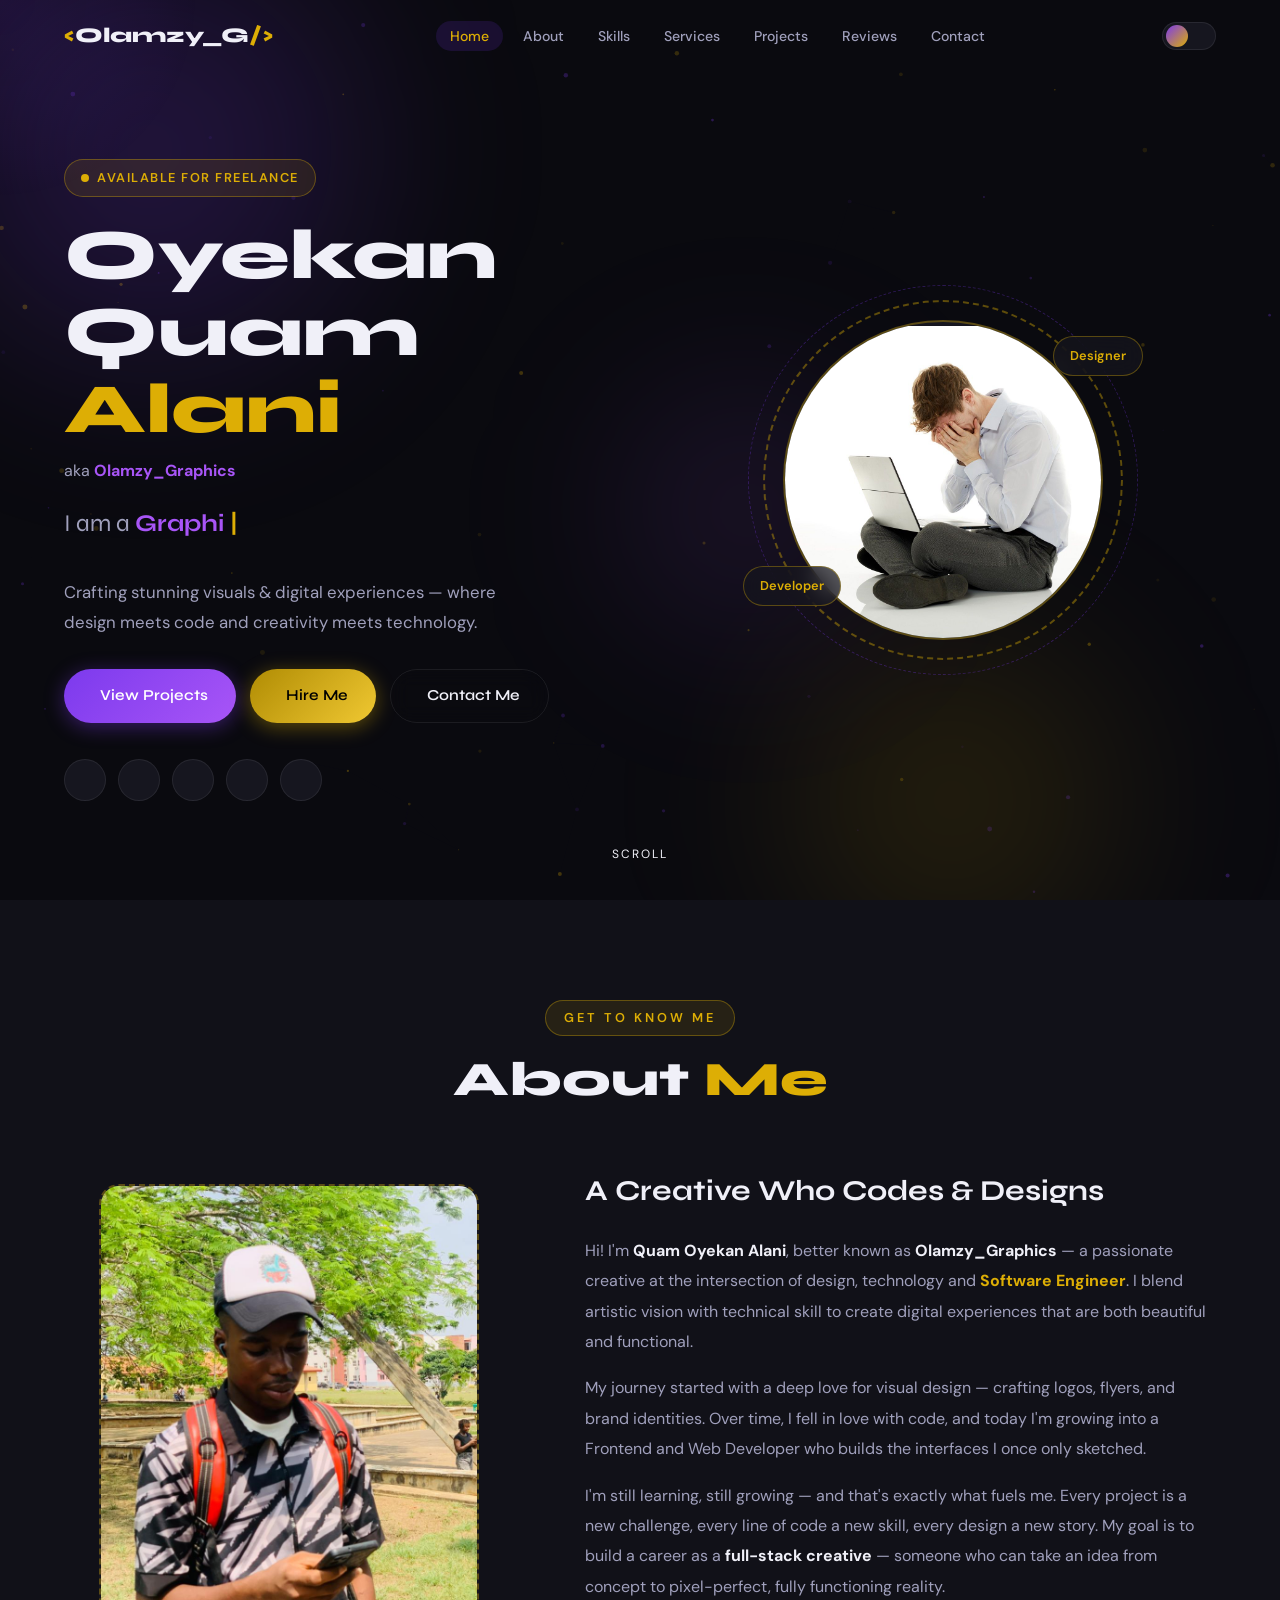
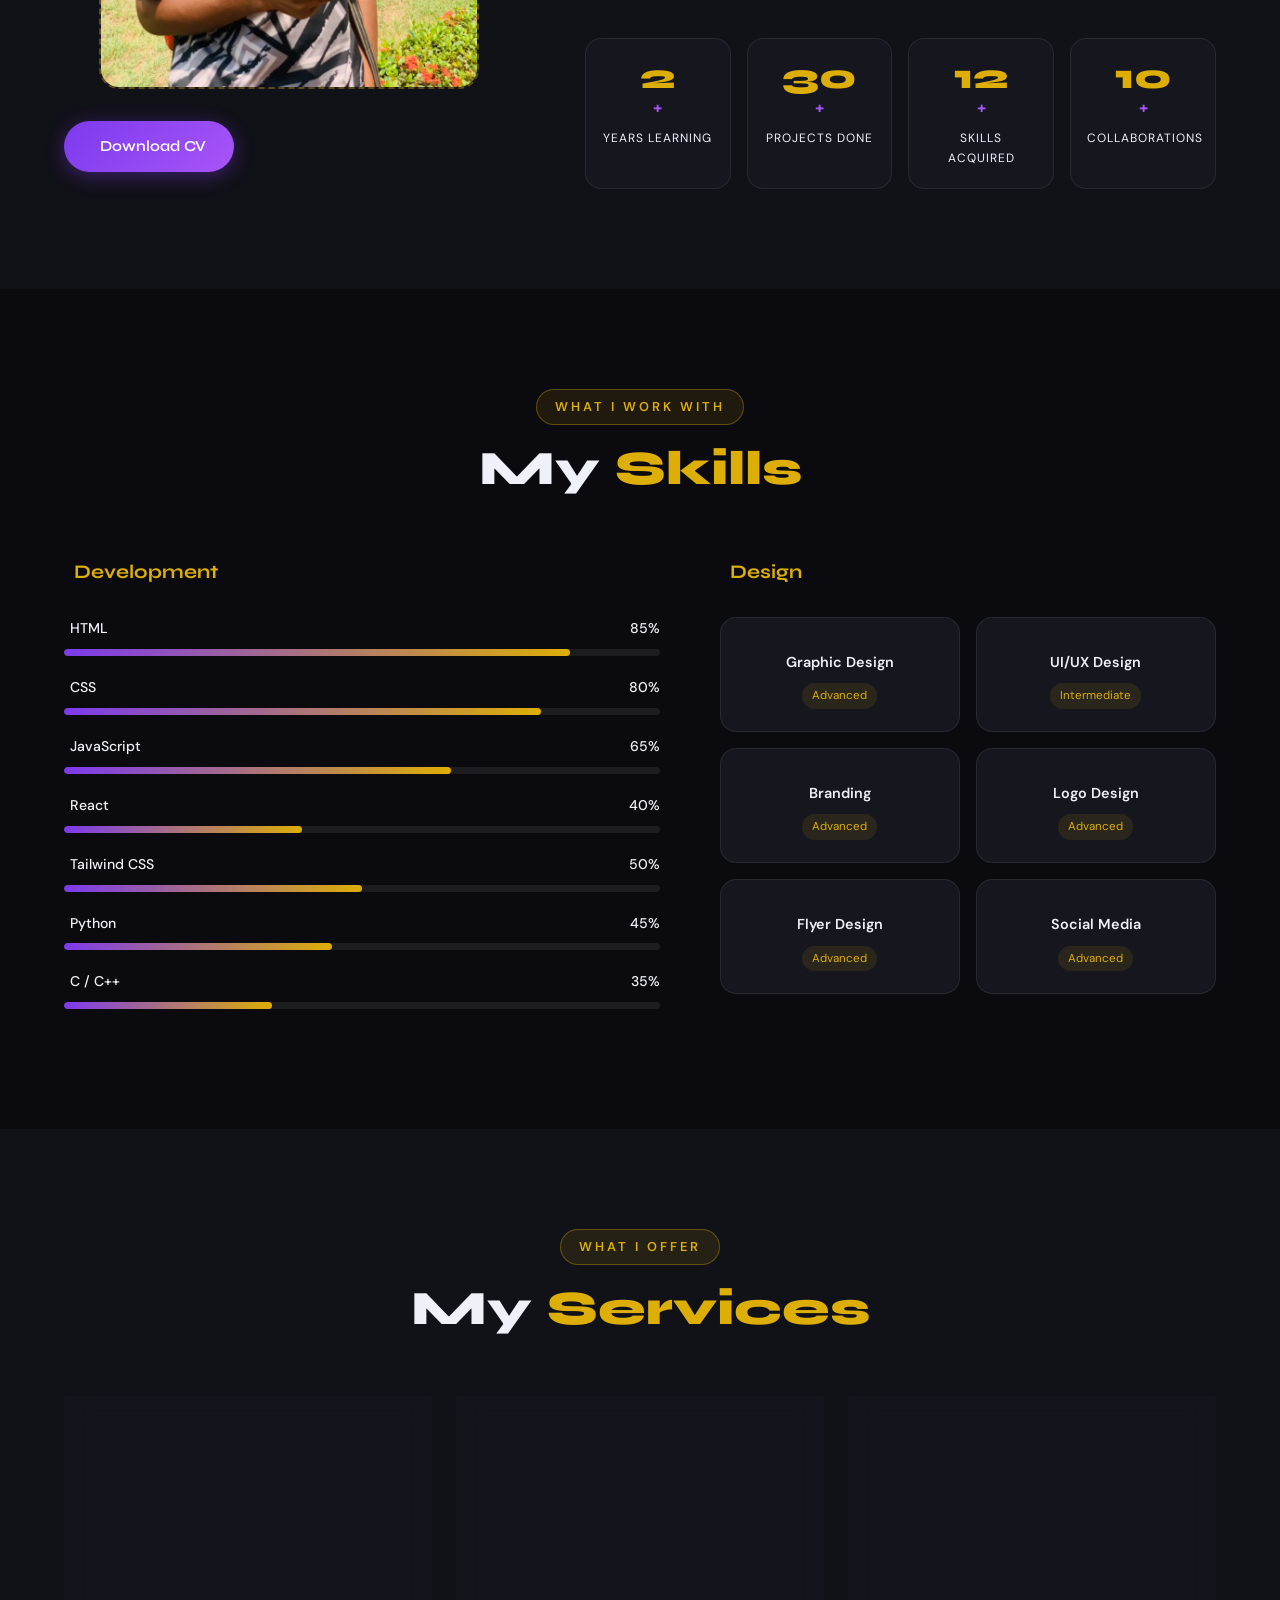
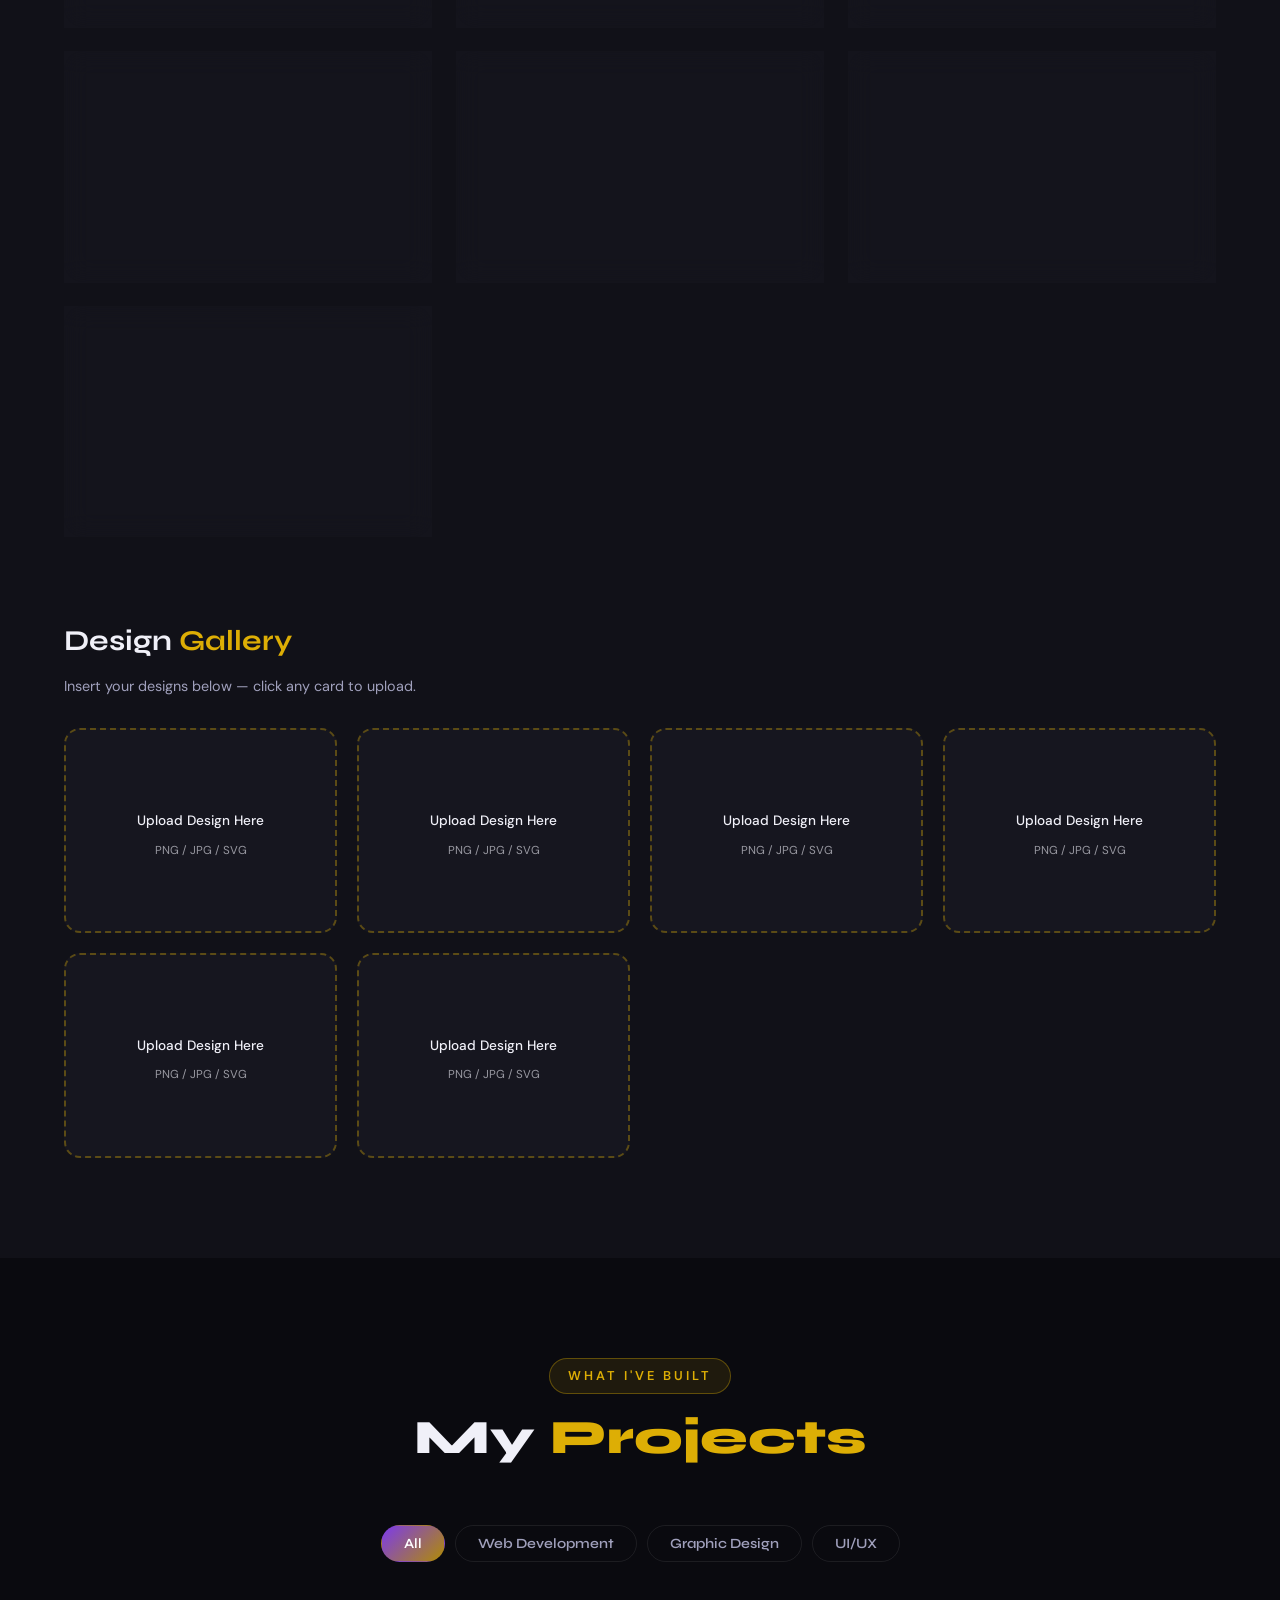
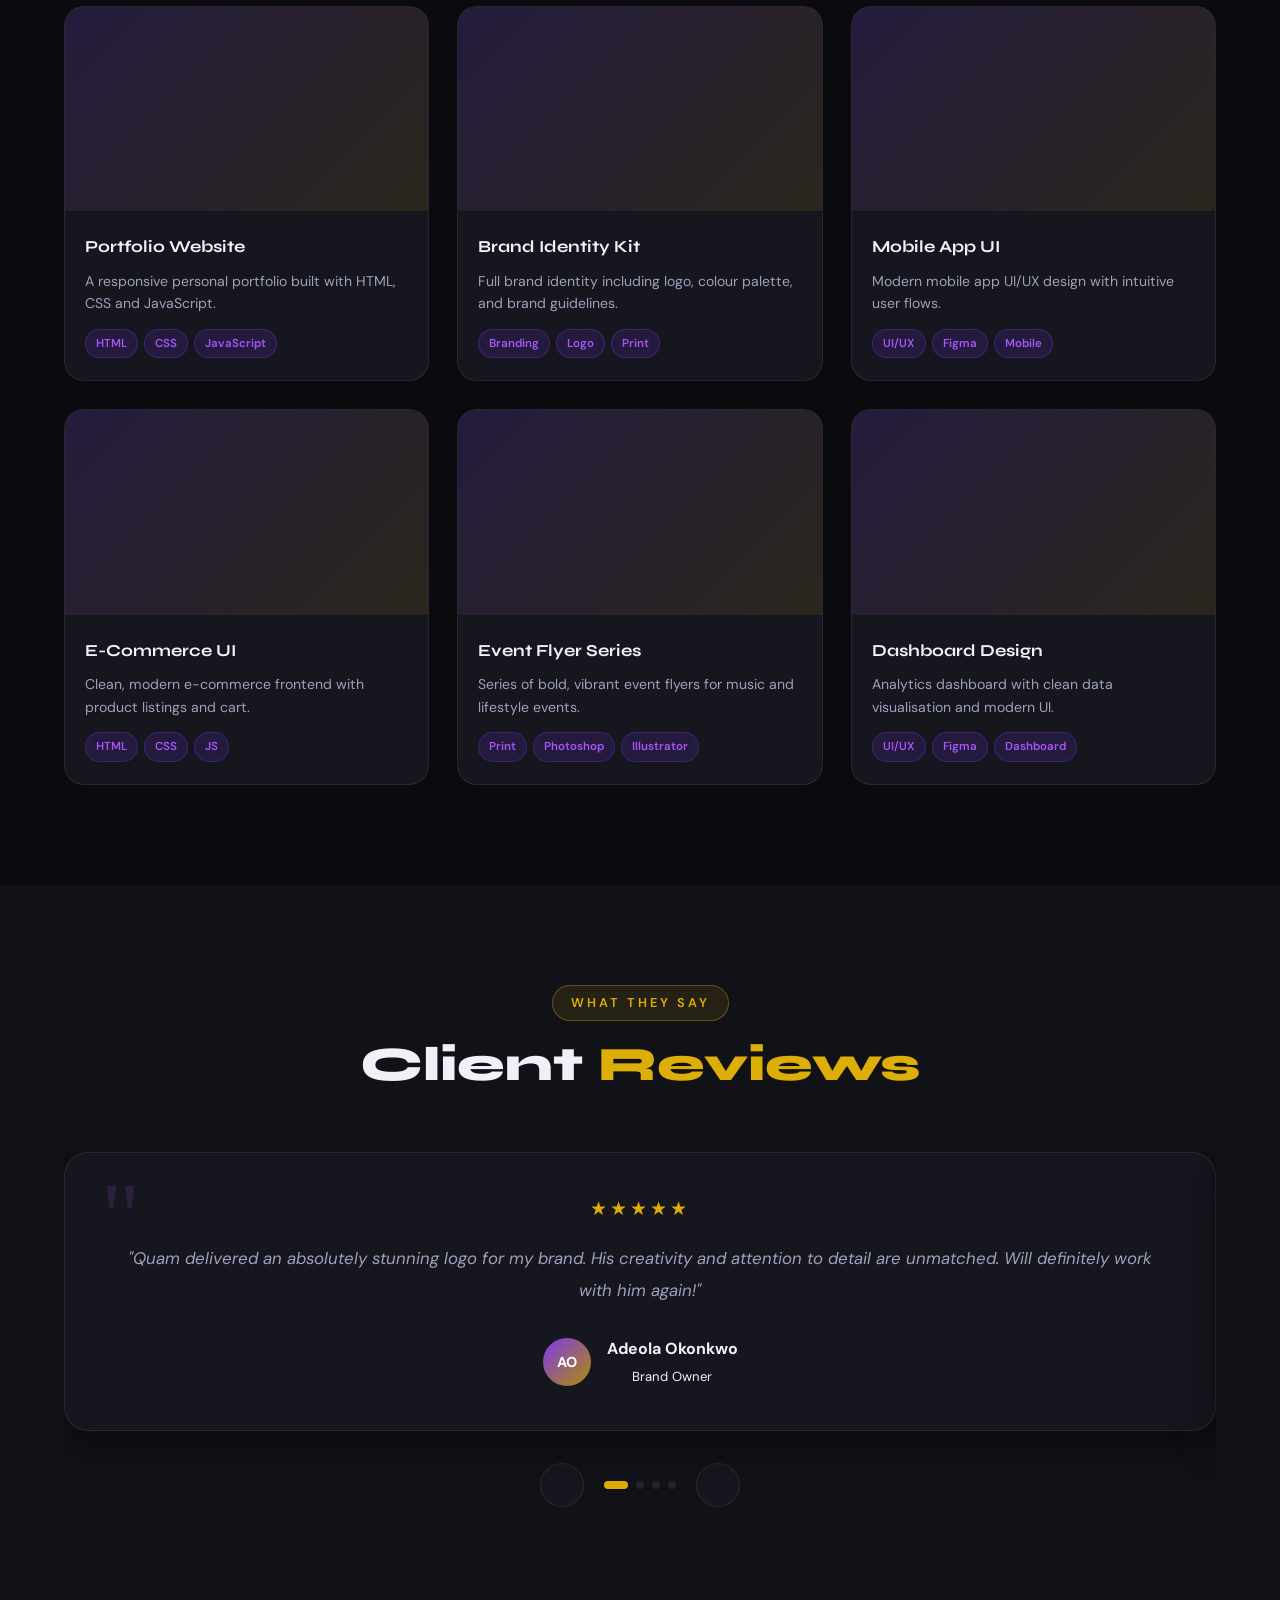
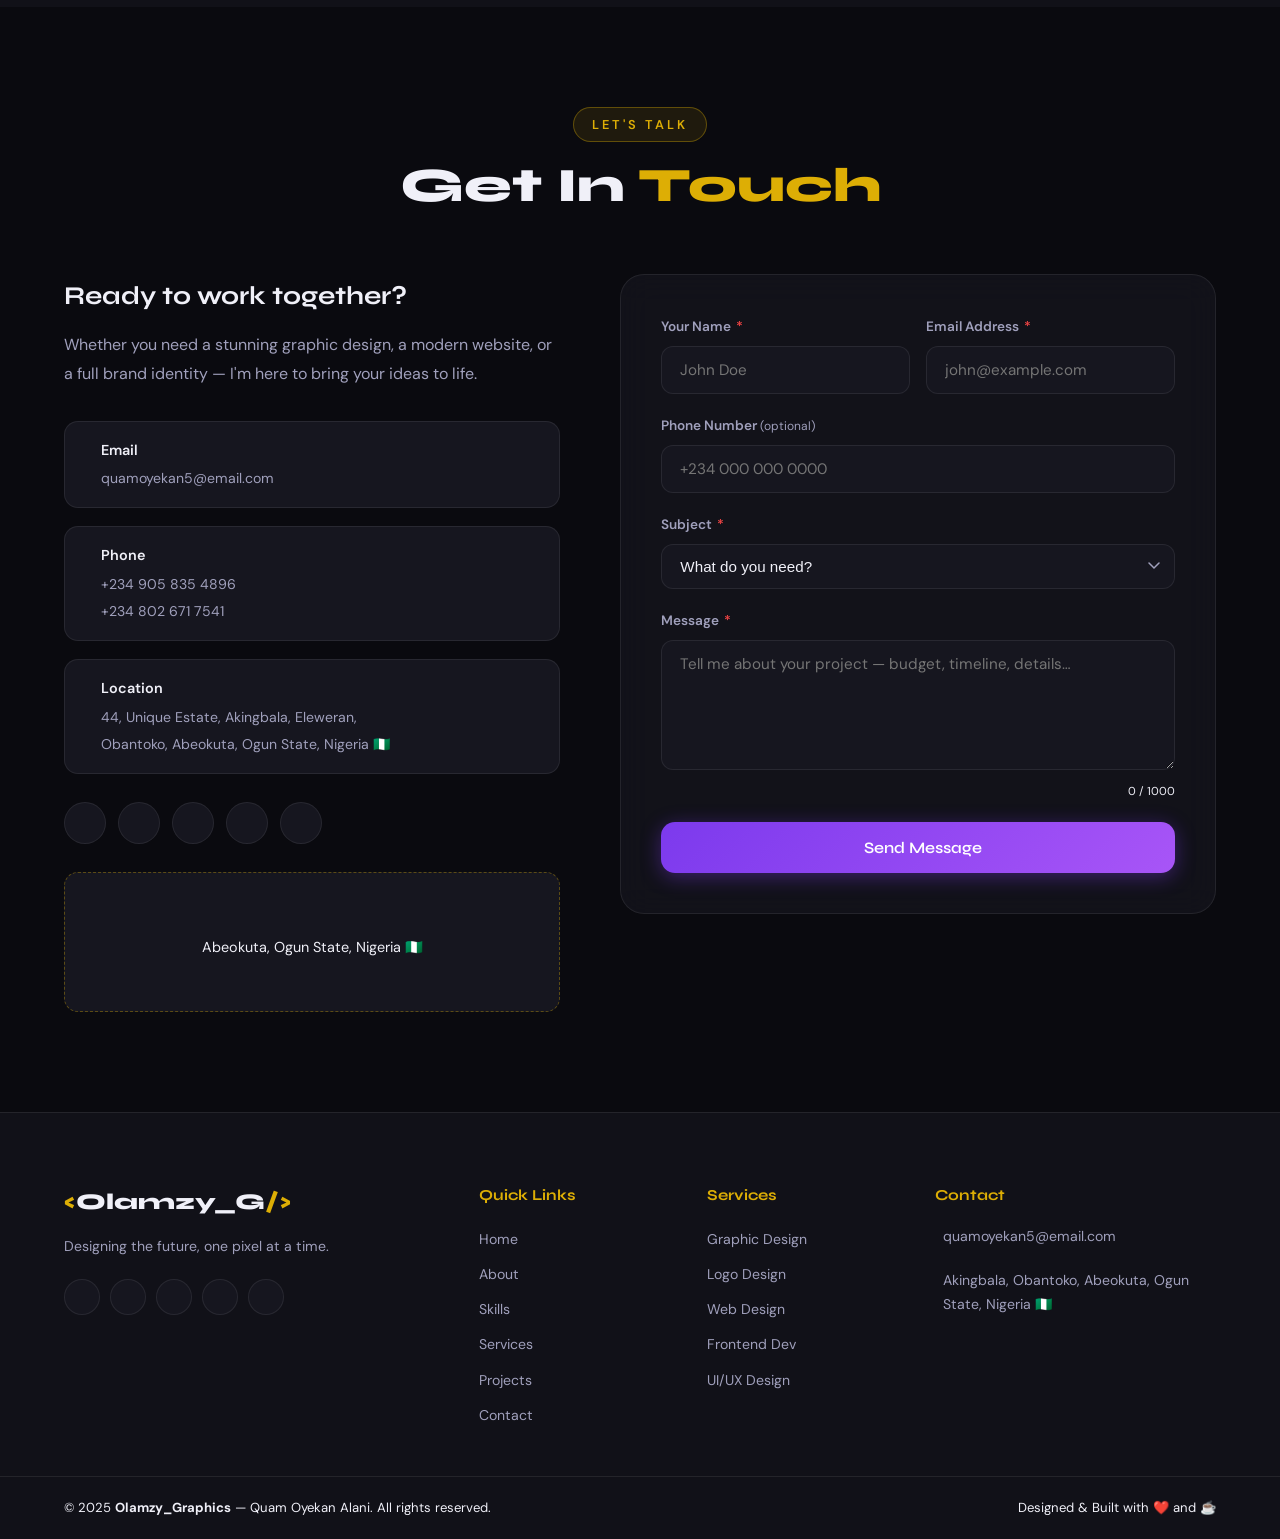
==== index.html @ b7989021 "Completed Portfolio Development" ====
<!doctype html>
<html lang="en" data-theme="dark">
  <head>
    <meta charset="UTF-8" />
    <meta name="viewport" content="width=device-width, initial-scale=1.0" />
    <title>Olamzy_Graphics | Quam Oyekan Alani</title>
    <meta
      name="description"
      content="Portfolio of Quam Oyekan Alani – Graphic Designer, Frontend Developer & Web Developer."
    />

    <!-- Google Fonts: Clash Display + DM Sans -->
    <link rel="preconnect" href="https://fonts.googleapis.com" />
    <link rel="preconnect" href="https://fonts.gstatic.com" crossorigin />
    <link
      href="https://fonts.googleapis.com/css2?family=Syne:wght@400;600;700;800&family=DM+Sans:ital,wght@0,300;0,400;0,500;0,700;1,300&display=swap"
      rel="stylesheet"
    />

    <!-- Remix Icons -->
    <link
      href="https://cdn.jsdelivr.net/npm/remixicon@4.2.0/fonts/remixicon.css"
      rel="stylesheet"
    />

    <!-- Stylesheet -->
    <link rel="stylesheet" href="style.css" />
  </head>
  <body>
    <!-- ═══════════════════════════════════════
       PAGE LOADER
  ═══════════════════════════════════════ -->
    <div id="loader" class="loader">
      <div class="loader-inner">
        <div class="loader-logo">OG</div>
        <div class="loader-bar"><span></span></div>
        <p class="loader-text">Loading Experience…</p>
      </div>
    </div>

    <!-- ═══════════════════════════════════════
       CURSOR GLOW
  ═══════════════════════════════════════ -->
    <div class="cursor-glow" id="cursorGlow"></div>

    <!-- ═══════════════════════════════════════
       SCROLL PROGRESS
  ═══════════════════════════════════════ -->
    <div class="scroll-progress" id="scrollProgress"></div>

    <!-- ═══════════════════════════════════════
       NAVBAR
  ═══════════════════════════════════════ -->
    <nav class="navbar" id="navbar">
      <div class="nav-container">
        <a href="#home" class="nav-logo">
          <span class="logo-bracket">&lt;</span>Olamzy_G<span
            class="logo-bracket"
            >/&gt;</span
          >
        </a>

        <ul class="nav-links" id="navLinks">
          <li><a href="#home" class="nav-link active">Home</a></li>
          <li><a href="#about" class="nav-link">About</a></li>
          <li><a href="#skills" class="nav-link">Skills</a></li>
          <li><a href="#services" class="nav-link">Services</a></li>
          <li><a href="#projects" class="nav-link">Projects</a></li>
          <li><a href="#testimonials" class="nav-link">Reviews</a></li>
          <li><a href="#contact" class="nav-link">Contact</a></li>
        </ul>

        <div class="nav-actions">
          <!-- Theme Toggle -->
          <button
            class="theme-toggle"
            id="themeToggle"
            aria-label="Toggle theme"
          >
            <span class="toggle-track">
              <span class="toggle-thumb">
                <i class="ri-moon-line icon-moon"></i>
                <i class="ri-sun-line icon-sun"></i>
              </span>
            </span>
          </button>
          <!-- Hamburger -->
          <button class="hamburger" id="hamburger" aria-label="Menu">
            <span></span><span></span><span></span>
          </button>
        </div>
      </div>
    </nav>

    <!-- ═══════════════════════════════════════
       SECTION 1: HERO
  ═══════════════════════════════════════ -->
    <section class="hero" id="home">
      <!-- Particles canvas -->
      <canvas id="particlesCanvas"></canvas>

      <!-- Decorative blobs -->
      <div class="hero-blob blob-1"></div>
      <div class="hero-blob blob-2"></div>
      <div class="hero-blob blob-3"></div>

      <div class="hero-container">
        <!-- LEFT: Text -->
        <div class="hero-text" data-aos="fade-right">
          <div class="hero-badge">
            <span class="badge-dot"></span> Available for freelance
          </div>
          <h1 class="hero-name">
            <span class="line-1">Oyekan Quam</span>
            <span class="line-2 gold-text">Alani</span>
          </h1>
          <div class="hero-brand">aka <strong>Olamzy_Graphics</strong></div>

          <!-- Typing animation wrapper -->
          <div class="hero-roles">
            <span class="role-prefix">I am a </span>
            <span class="typing-text" id="typingText"></span>
            <span class="cursor-blink">|</span>
          </div>

          <p class="hero-bio">
            Crafting stunning visuals &amp; digital experiences — where design
            meets code and creativity meets technology.
          </p>

          <div class="hero-cta">
            <a href="#projects" class="btn btn-primary">
              <i class="ri-eye-line"></i> View Projects
            </a>
            <a href="#contact" class="btn btn-gold">
              <i class="ri-user-heart-line"></i> Hire Me
            </a>
            <a href="#contact" class="btn btn-ghost">
              <i class="ri-mail-send-line"></i> Contact Me
            </a>
          </div>

          <div class="hero-socials">
            <a href="https://github.com/quamoyekan5-ux" class="social-icon" aria-label="GitHub"
              ><i class="ri-github-fill"></i
            ></a>
            <a
              href="https://www.linkedin.com/in/quam-oyekan-772933360?utm_source=share&utm_campaign=share_via&utm_content=profile&utm_medium=android_app"
              class="social-icon"
              aria-label="LinkedIn"
              ><i class="ri-linkedin-box-fill"></i
            ></a>
            <a
              href="https://x.com/Horlamhideh24"
              class="social-icon"
              aria-label="Twitter"
              ><i class="ri-twitter-x-fill"></i
            ></a>
            <a
              href="https://www.instagram.com/olamzy_graphics?igsh=MWU5dHhuYXRrcHdkeQ=="
              class="social-icon"
              aria-label="Instagram"
              ><i class="ri-instagram-fill"></i
            ></a>
            <a
              href="https://wa.me/09058354896"
              class="social-icon"
              aria-label="Whatsapp"
              ><i class="ri-whatsapp-fill"></i
            ></a>
          </div>
        </div>

        <!-- RIGHT: Profile image -->
        <div class="hero-image" data-aos="fade-left">
          <div class="profile-frame">
            <div class="profile-ring ring-1"></div>
            <div class="profile-ring ring-2"></div>
            <div class="profile-placeholder">
              <!-- <div class="profile-initials">QA</div> -->
              <p class="profile-hint">
                <img
                  src="Assets/02ffddc10a4d4a1bb51474264fbf6e9c.jpg"
                  alt="image"
                />
              </p>
              <!-- <p class="profile-hint">Add your photo here</p> -->
            </div>
            <!-- Floating badges -->
            <div class="float-badge badge-design">
              <i class="ri-palette-fill"></i> Designer
            </div>
            <div class="float-badge badge-dev">
              <i class="ri-code-s-slash-fill"></i> Developer
            </div>
          </div>
        </div>
      </div>

      <!-- Scroll indicator -->
      <a href="#about" class="scroll-indicator">
        <span>Scroll</span>
        <i class="ri-arrow-down-line"></i>
      </a>
    </section>

    <!-- ═══════════════════════════════════════
       SECTION 2: ABOUT
  ═══════════════════════════════════════ -->
    <section class="about section" id="about">
      <div class="container">
        <div class="section-header" data-aos="fade-up">
          <span class="section-tag">Get to know me</span>
          <h2 class="section-title">About <span class="gold-text">Me</span></h2>
        </div>

        <div class="about-grid">
          <!-- Image side -->
          <div class="about-image" data-aos="fade-right">
            <div class="about-img-frame">
              <div>
                <img
                  class="about-img-placeholder"
                  src="Assets/Quam.jpg.jpeg"
                  alt=""
                />
                <!-- <i class="ri-user-smile-line"></i> -->
                <span><img src="" alt="" /></span>
              </div>
              <div class="about-img-decoration"></div>
            </div>
            <a href="#" class="btn btn-primary download-cv" download>
              <i class="ri-download-cloud-2-line"></i> Download CV
            </a>
          </div>

          <!-- Text side -->
          <div class="about-content" data-aos="fade-left">
            <h3 class="about-heading">A Creative Who Codes &amp; Designs</h3>
            <p>
              Hi! I'm <strong>Quam Oyekan Alani</strong>, better known as
              <strong>Olamzy_Graphics</strong> — a passionate creative at the
              intersection of design, technology and
              <span class="soft">Software Engineer</span>. I blend artistic
              vision with technical skill to create digital experiences that are
              both beautiful and functional.
            </p>
            <p>
              My journey started with a deep love for visual design — crafting
              logos, flyers, and brand identities. Over time, I fell in love
              with code, and today I'm growing into a Frontend and Web Developer
              who builds the interfaces I once only sketched.
            </p>
            <p>
              I'm still learning, still growing — and that's exactly what fuels
              me. Every project is a new challenge, every line of code a new
              skill, every design a new story. My goal is to build a career as a
              <strong>full-stack creative</strong> — someone who can take an
              idea from concept to pixel-perfect, fully functioning reality.
            </p>

            <!-- Stats grid -->
            <div class="stats-grid">
              <div class="stat-card" data-aos="zoom-in" data-aos-delay="100">
                <span class="stat-number" data-count="2">0</span
                ><span class="stat-plus">+</span>
                <span class="stat-label">Years Learning</span>
              </div>
              <div class="stat-card" data-aos="zoom-in" data-aos-delay="200">
                <span class="stat-number" data-count="30">0</span
                ><span class="stat-plus">+</span>
                <span class="stat-label">Projects Done</span>
              </div>
              <div class="stat-card" data-aos="zoom-in" data-aos-delay="300">
                <span class="stat-number" data-count="12">0</span
                ><span class="stat-plus">+</span>
                <span class="stat-label">Skills Acquired</span>
              </div>
              <div class="stat-card" data-aos="zoom-in" data-aos-delay="400">
                <span class="stat-number" data-count="10">0</span
                ><span class="stat-plus">+</span>
                <span class="stat-label">Collaborations</span>
              </div>
            </div>
          </div>
        </div>
      </div>
    </section>

    <!-- ═══════════════════════════════════════
       SECTION 3: SKILLS
  ═══════════════════════════════════════ -->
    <section class="skills section" id="skills">
      <div class="container">
        <div class="section-header" data-aos="fade-up">
          <span class="section-tag">What I work with</span>
          <h2 class="section-title">
            My <span class="gold-text">Skills</span>
          </h2>
        </div>

        <div class="skills-categories">
          <!-- Dev Skills -->
          <div class="skills-group" data-aos="fade-up" data-aos-delay="100">
            <h3 class="skills-group-title">
              <i class="ri-code-box-line"></i> Development
            </h3>
            <div class="skill-bars">
              <div class="skill-bar-item">
                <div class="skill-info">
                  <span
                    ><i class="ri-html5-fill" style="color: #e34c26"></i>
                    HTML</span
                  >
                  <span>85%</span>
                </div>
                <div class="skill-track">
                  <div class="skill-fill" data-width="85"></div>
                </div>
              </div>
              <div class="skill-bar-item">
                <div class="skill-info">
                  <span
                    ><i class="ri-css3-fill" style="color: #264de4"></i>
                    CSS</span
                  >
                  <span>80%</span>
                </div>
                <div class="skill-track">
                  <div class="skill-fill" data-width="80"></div>
                </div>
              </div>
              <div class="skill-bar-item">
                <div class="skill-info">
                  <span
                    ><i class="ri-javascript-fill" style="color: #f0db4f"></i>
                    JavaScript</span
                  >
                  <span>65%</span>
                </div>
                <div class="skill-track">
                  <div class="skill-fill" data-width="65"></div>
                </div>
              </div>
              <div class="skill-bar-item">
                <div class="skill-info">
                  <span
                    ><i class="ri-reactjs-line" style="color: #61dafb"></i>
                    React</span
                  >
                  <span>40%</span>
                </div>
                <div class="skill-track">
                  <div class="skill-fill" data-width="40"></div>
                </div>
              </div>
              <div class="skill-bar-item">
                <div class="skill-info">
                  <span
                    ><i class="ri-wind-fill" style="color: #06b6d4"></i>
                    Tailwind CSS</span
                  >
                  <span>50%</span>
                </div>
                <div class="skill-track">
                  <div class="skill-fill" data-width="50"></div>
                </div>
              </div>
              <div class="skill-bar-item">
                <div class="skill-info">
                  <span
                    ><i class="ri-terminal-box-fill" style="color: #3572a5"></i>
                    Python</span
                  >
                  <span>45%</span>
                </div>
                <div class="skill-track">
                  <div class="skill-fill" data-width="45"></div>
                </div>
              </div>
              <div class="skill-bar-item">
                <div class="skill-info">
                  <span><i class="ri-code-s-fill"></i> C / C++</span>
                  <span>35%</span>
                </div>
                <div class="skill-track">
                  <div class="skill-fill" data-width="35"></div>
                </div>
              </div>
            </div>
          </div>

          <!-- Design Skills -->
          <div class="skills-group" data-aos="fade-up" data-aos-delay="200">
            <h3 class="skills-group-title">
              <i class="ri-magic-fill"></i> Design
            </h3>
            <div class="skill-cards">
              <div class="skill-card" data-aos="flip-left" data-aos-delay="100">
                <i class="ri-palette-2-fill"></i>
                <span>Graphic Design</span>
                <div class="skill-level">Advanced</div>
              </div>
              <div class="skill-card" data-aos="flip-left" data-aos-delay="150">
                <i class="ri-pen-nib-fill"></i>
                <span>UI/UX Design</span>
                <div class="skill-level">Intermediate</div>
              </div>
              <div class="skill-card" data-aos="flip-left" data-aos-delay="200">
                <i class="ri-mark-pen-fill"></i>
                <span>Branding</span>
                <div class="skill-level">Advanced</div>
              </div>
              <div class="skill-card" data-aos="flip-left" data-aos-delay="250">
                <i class="ri-image-2-fill"></i>
                <span>Logo Design</span>
                <div class="skill-level">Advanced</div>
              </div>
              <div class="skill-card" data-aos="flip-left" data-aos-delay="300">
                <i class="ri-layout-fill"></i>
                <span>Flyer Design</span>
                <div class="skill-level">Advanced</div>
              </div>
              <div class="skill-card" data-aos="flip-left" data-aos-delay="350">
                <i class="ri-smartphone-fill"></i>
                <span>Social Media</span>
                <div class="skill-level">Advanced</div>
              </div>
            </div>
          </div>
        </div>
      </div>
    </section>

    <!-- ═══════════════════════════════════════
       SECTION 4: SERVICES
  ═══════════════════════════════════════ -->
    <section class="services section" id="services">
      <div class="container">
        <div class="section-header" data-aos="fade-up">
          <span class="section-tag">What I offer</span>
          <h2 class="section-title">
            My <span class="gold-text">Services</span>
          </h2>
        </div>

        <div class="services-grid">
          <div class="service-card" data-aos="fade-up" data-aos-delay="100">
            <div class="service-icon"><i class="ri-palette-fill"></i></div>
            <h3>Graphic Design</h3>
            <p>
              Visually compelling graphics for any platform — print, digital, or
              social.
            </p>
          </div>
          <div class="service-card" data-aos="fade-up" data-aos-delay="150">
            <div class="service-icon"><i class="ri-pen-nib-fill"></i></div>
            <h3>Logo Design</h3>
            <p>
              Unique, timeless logos that define your brand identity and tell
              your story.
            </p>
          </div>
          <div class="service-card" data-aos="fade-up" data-aos-delay="200">
            <div class="service-icon"><i class="ri-image-fill"></i></div>
            <h3>Flyer Design</h3>
            <p>
              Eye-catching flyers and posters that grab attention and
              communicate clearly.
            </p>
          </div>
          <div class="service-card" data-aos="fade-up" data-aos-delay="250">
            <div class="service-icon"><i class="ri-instagram-line"></i></div>
            <h3>Social Media Design</h3>
            <p>
              Branded, scroll-stopping visuals for Instagram, Twitter, Facebook
              &amp; more.
            </p>
          </div>
          <div class="service-card" data-aos="fade-up" data-aos-delay="300">
            <div class="service-icon"><i class="ri-global-line"></i></div>
            <h3>Web Design</h3>
            <p>
              Modern, responsive websites with clean layouts and outstanding
              user experience.
            </p>
          </div>
          <div class="service-card" data-aos="fade-up" data-aos-delay="350">
            <div class="service-icon"><i class="ri-code-s-slash-fill"></i></div>
            <h3>Frontend Development</h3>
            <p>
              Turning designs into pixel-perfect, interactive, performant web
              pages.
            </p>
          </div>
          <div class="service-card" data-aos="fade-up" data-aos-delay="400">
            <div class="service-icon">
              <i class="ri-layout-masonry-fill"></i>
            </div>
            <h3>UI/UX Design</h3>
            <p>
              Intuitive, beautiful interfaces that users love to interact with.
            </p>
          </div>
        </div>

        <!-- Design Gallery Placeholders -->
        <div class="gallery-section" data-aos="fade-up">
          <h3 class="gallery-title">
            Design <span class="gold-text">Gallery</span>
          </h3>
          <p class="gallery-subtitle">
            Insert your designs below — click any card to upload.
          </p>
          <div class="gallery-grid">
            <!-- 6 upload placeholders -->
            <div
              class="gallery-card"
              onclick="this.querySelector('input').click()"
            >
              <input
                type="file"
                accept="image/*"
                class="gallery-input"
                onchange="loadGalleryImage(event, this)"
              />
              <div class="gallery-placeholder">
                <i class="ri-add-circle-line"></i>
                <span>Upload Design Here</span>
                <small>PNG / JPG / SVG</small>
              </div>
              <img class="gallery-img" src="" alt="Design preview" />
            </div>
            <div
              class="gallery-card"
              onclick="this.querySelector('input').click()"
            >
              <input
                type="file"
                accept="image/*"
                class="gallery-input"
                onchange="loadGalleryImage(event, this)"
              />
              <div class="gallery-placeholder">
                <i class="ri-add-circle-line"></i><span>Upload Design Here</span
                ><small>PNG / JPG / SVG</small>
              </div>
              <img class="gallery-img" src="" alt="" />
            </div>
            <div
              class="gallery-card"
              onclick="this.querySelector('input').click()"
            >
              <input
                type="file"
                accept="image/*"
                class="gallery-input"
                onchange="loadGalleryImage(event, this)"
              />
              <div class="gallery-placeholder">
                <i class="ri-add-circle-line"></i><span>Upload Design Here</span
                ><small>PNG / JPG / SVG</small>
              </div>
              <img class="gallery-img" src="" alt="" />
            </div>
            <div
              class="gallery-card"
              onclick="this.querySelector('input').click()"
            >
              <input
                type="file"
                accept="image/*"
                class="gallery-input"
                onchange="loadGalleryImage(event, this)"
              />
              <div class="gallery-placeholder">
                <i class="ri-add-circle-line"></i><span>Upload Design Here</span
                ><small>PNG / JPG / SVG</small>
              </div>
              <img class="gallery-img" src="" alt="" />
            </div>
            <div
              class="gallery-card"
              onclick="this.querySelector('input').click()"
            >
              <input
                type="file"
                accept="image/*"
                class="gallery-input"
                onchange="loadGalleryImage(event, this)"
              />
              <div class="gallery-placeholder">
                <i class="ri-add-circle-line"></i><span>Upload Design Here</span
                ><small>PNG / JPG / SVG</small>
              </div>
              <img class="gallery-img" src="" alt="" />
            </div>
            <div
              class="gallery-card"
              onclick="this.querySelector('input').click()"
            >
              <input
                type="file"
                accept="image/*"
                class="gallery-input"
                onchange="loadGalleryImage(event, this)"
              />
              <div class="gallery-placeholder">
                <i class="ri-add-circle-line"></i><span>Upload Design Here</span
                ><small>PNG / JPG / SVG</small>
              </div>
              <img class="gallery-img" src="" alt="" />
            </div>
          </div>
        </div>
      </div>
    </section>

    <!-- ═══════════════════════════════════════
       SECTION 5: PROJECTS
  ═══════════════════════════════════════ -->
    <section class="projects section" id="projects">
      <div class="container">
        <div class="section-header" data-aos="fade-up">
          <span class="section-tag">What I've built</span>
          <h2 class="section-title">
            My <span class="gold-text">Projects</span>
          </h2>
        </div>

        <!-- Filter tabs -->
        <div class="filter-tabs" data-aos="fade-up">
          <button class="filter-btn active" data-filter="all">All</button>
          <button class="filter-btn" data-filter="web">Web Development</button>
          <button class="filter-btn" data-filter="design">
            Graphic Design
          </button>
          <button class="filter-btn" data-filter="uiux">UI/UX</button>
        </div>

        <div class="projects-grid" id="projectsGrid">
          <!-- Project Card 1 -->
          <div
            class="project-card"
            data-category="web"
            data-aos="fade-up"
            data-aos-delay="100"
          >
            <div class="project-img-wrap">
              <div class="project-img-placeholder">
                <i class="ri-window-fill"></i>
              </div>
              <div class="project-overlay">
                <a href="#" class="btn btn-sm btn-primary"
                  ><i class="ri-external-link-line"></i> Live Demo</a
                >
                <a href="#" class="btn btn-sm btn-ghost"
                  ><i class="ri-github-fill"></i> GitHub</a
                >
              </div>
            </div>
            <div class="project-info">
              <h3>Portfolio Website</h3>
              <p>
                A responsive personal portfolio built with HTML, CSS and
                JavaScript.
              </p>
              <div class="project-tags">
                <span>HTML</span><span>CSS</span><span>JavaScript</span>
              </div>
            </div>
          </div>

          <!-- Project Card 2 -->
          <div
            class="project-card"
            data-category="design"
            data-aos="fade-up"
            data-aos-delay="150"
          >
            <div class="project-img-wrap">
              <div class="project-img-placeholder">
                <i class="ri-brush-fill"></i>
              </div>
              <div class="project-overlay">
                <a href="#" class="btn btn-sm btn-primary"
                  ><i class="ri-eye-line"></i> View</a
                >
              </div>
            </div>
            <div class="project-info">
              <h3>Brand Identity Kit</h3>
              <p>
                Full brand identity including logo, colour palette, and brand
                guidelines.
              </p>
              <div class="project-tags">
                <span>Branding</span><span>Logo</span><span>Print</span>
              </div>
            </div>
          </div>

          <!-- Project Card 3 -->
          <div
            class="project-card"
            data-category="uiux"
            data-aos="fade-up"
            data-aos-delay="200"
          >
            <div class="project-img-wrap">
              <div class="project-img-placeholder">
                <i class="ri-smartphone-fill"></i>
              </div>
              <div class="project-overlay">
                <a href="#" class="btn btn-sm btn-primary"
                  ><i class="ri-eye-line"></i> Prototype</a
                >
              </div>
            </div>
            <div class="project-info">
              <h3>Mobile App UI</h3>
              <p>Modern mobile app UI/UX design with intuitive user flows.</p>
              <div class="project-tags">
                <span>UI/UX</span><span>Figma</span><span>Mobile</span>
              </div>
            </div>
          </div>

          <!-- Project Card 4 -->
          <div
            class="project-card"
            data-category="web"
            data-aos="fade-up"
            data-aos-delay="250"
          >
            <div class="project-img-wrap">
              <div class="project-img-placeholder">
                <i class="ri-shopping-cart-fill"></i>
              </div>
              <div class="project-overlay">
                <a href="#" class="btn btn-sm btn-primary"
                  ><i class="ri-external-link-line"></i> Live Demo</a
                >
                <a href="#" class="btn btn-sm btn-ghost"
                  ><i class="ri-github-fill"></i> GitHub</a
                >
              </div>
            </div>
            <div class="project-info">
              <h3>E-Commerce UI</h3>
              <p>
                Clean, modern e-commerce frontend with product listings and
                cart.
              </p>
              <div class="project-tags">
                <span>HTML</span><span>CSS</span><span>JS</span>
              </div>
            </div>
          </div>

          <!-- Project Card 5 -->
          <div
            class="project-card"
            data-category="design"
            data-aos="fade-up"
            data-aos-delay="300"
          >
            <div class="project-img-wrap">
              <div class="project-img-placeholder">
                <i class="ri-coupon-fill"></i>
              </div>
              <div class="project-overlay">
                <a href="#" class="btn btn-sm btn-primary"
                  ><i class="ri-eye-line"></i> View</a
                >
              </div>
            </div>
            <div class="project-info">
              <h3>Event Flyer Series</h3>
              <p>
                Series of bold, vibrant event flyers for music and lifestyle
                events.
              </p>
              <div class="project-tags">
                <span>Print</span><span>Photoshop</span><span>Illustrator</span>
              </div>
            </div>
          </div>

          <!-- Project Card 6 -->
          <div
            class="project-card"
            data-category="uiux"
            data-aos="fade-up"
            data-aos-delay="350"
          >
            <div class="project-img-wrap">
              <div class="project-img-placeholder">
                <i class="ri-dashboard-fill"></i>
              </div>
              <div class="project-overlay">
                <a href="#" class="btn btn-sm btn-primary"
                  ><i class="ri-eye-line"></i> Prototype</a
                >
              </div>
            </div>
            <div class="project-info">
              <h3>Dashboard Design</h3>
              <p>
                Analytics dashboard with clean data visualisation and modern UI.
              </p>
              <div class="project-tags">
                <span>UI/UX</span><span>Figma</span><span>Dashboard</span>
              </div>
            </div>
          </div>
        </div>
      </div>
    </section>

    <!-- ═══════════════════════════════════════
       SECTION 6: TESTIMONIALS
  ═══════════════════════════════════════ -->
    <section class="testimonials section" id="testimonials">
      <div class="container">
        <div class="section-header" data-aos="fade-up">
          <span class="section-tag">What they say</span>
          <h2 class="section-title">
            Client <span class="gold-text">Reviews</span>
          </h2>
        </div>

        <div class="testimonials-slider" data-aos="fade-up">
          <div class="testimonials-track" id="testimonialsTrack">
            <div class="testimonial-card">
              <div class="testimonial-stars">★★★★★</div>
              <p class="testimonial-text">
                "Quam delivered an absolutely stunning logo for my brand. His
                creativity and attention to detail are unmatched. Will
                definitely work with him again!"
              </p>
              <div class="testimonial-author">
                <div class="author-avatar">AO</div>
                <div>
                  <strong>Adeola Okonkwo</strong>
                  <span>Brand Owner</span>
                </div>
              </div>
            </div>

            <div class="testimonial-card">
              <div class="testimonial-stars">★★★★★</div>
              <p class="testimonial-text">
                "The flyer designs he created for our event went viral on social
                media. He perfectly captured the vibe we wanted. Highly
                recommend Olamzy_Graphics!"
              </p>
              <div class="testimonial-author">
                <div class="author-avatar">FK</div>
                <div>
                  <strong>Funmilayo Kehinde</strong>
                  <span>Event Organiser</span>
                </div>
              </div>
            </div>

            <div class="testimonial-card">
              <div class="testimonial-stars">★★★★☆</div>
              <p class="testimonial-text">
                "Great frontend work! He turned our design mockup into a clean,
                functional website. Fast delivery and very professional
                communication."
              </p>
              <div class="testimonial-author">
                <div class="author-avatar">MS</div>
                <div>
                  <strong>Michael Sanni</strong>
                  <span>Startup Founder</span>
                </div>
              </div>
            </div>

            <div class="testimonial-card">
              <div class="testimonial-stars">★★★★★</div>
              <p class="testimonial-text">
                "Quam is a rising star. His passion shows in every project. The
                social media graphics he created boosted our engagement by 60%.
                Exceptional work!"
              </p>
              <div class="testimonial-author">
                <div class="author-avatar">TL</div>
                <div>
                  <strong>Tolu Lawal</strong>
                  <span>Digital Marketer</span>
                </div>
              </div>
            </div>
          </div>

          <!-- Slider controls -->
          <div class="slider-controls">
            <button class="slider-btn" id="prevBtn">
              <i class="ri-arrow-left-s-line"></i>
            </button>
            <div class="slider-dots" id="sliderDots"></div>
            <button class="slider-btn" id="nextBtn">
              <i class="ri-arrow-right-s-line"></i>
            </button>
          </div>
        </div>
      </div>
    </section>

    <!-- ═══════════════════════════════════════
       SECTION 7: CONTACT
  ═══════════════════════════════════════ -->

    <section class="contact section" id="contact">
      <div class="container">
        <div class="section-header" data-aos="fade-up">
          <span class="section-tag">Let's talk</span>
          <h2 class="section-title">
            Get In <span class="gold-text">Touch</span>
          </h2>
        </div>

        <div class="contact-grid">
          <!-- Info -->
          <div class="contact-info" data-aos="fade-right">
            <h3>Ready to work together?</h3>
            <p>
              Whether you need a stunning graphic design, a modern website, or a
              full brand identity — I'm here to bring your ideas to life.
            </p>

            <div class="contact-items">
              <div class="contact-item">
                <i class="ri-mail-fill"></i>
                <div>
                  <strong>Email</strong>
                  <span>quamoyekan5@email.com</span>
                </div>
              </div>
              <div class="contact-item">
                <i class="ri-phone-fill"></i>
                <div>
                  <strong>Phone</strong>
                  <span>+234 905 835 4896<br />+234 802 671 7541</span>
                </div>
              </div>
              <div class="contact-item">
                <i class="ri-map-pin-fill"></i>
                <div>
                  <strong>Location</strong>
                  <span
                    >44, Unique Estate, Akingbala, Eleweran,<br />Obantoko,
                    Abeokuta, Ogun State, Nigeria 🇳🇬</span
                  >
                </div>
              </div>
            </div>

            <div class="contact-socials">
              <a href="https://github.com/quamoyekan5-ux" class="social-icon"><i class="ri-github-fill"></i></a>
              <a href="https://www.linkedin.com/in/quam-oyekan-772933360?utm_source=share&utm_campaign=share_via&utm_content=profile&utm_medium=android_app" class="social-icon"
                ><i class="ri-linkedin-box-fill"></i
              ></a>
              <a href="https://x.com/Horlamhideh24" class="social-icon"
                ><i class="ri-twitter-x-fill"></i
              ></a>
              <a href="https://www.instagram.com/quamoyekan5" class="social-icon"
                ><i class="ri-instagram-fill"></i
              ></a>
              <a href="https://wa.me/2349058354896" class="social-icon"
                ><i class="ri-whatsapp-fill"></i
              ></a>
            </div>

            <div class="map-placeholder">
              <i class="ri-map-2-fill"></i>
              <span>Abeokuta, Ogun State, Nigeria 🇳🇬</span>
            </div>
          </div>

          <!-- Form -->
          <div class="contact-form-wrap" data-aos="fade-left">
            <!-- Success / Error banners (hidden by default) -->
            <div class="form-banner form-success" id="formSuccess">
              <i class="ri-checkbox-circle-fill"></i>
              <div>
                <strong>Message sent successfully!</strong>
                <p>Thank you! Quam will get back to you soon.</p>
              </div>
            </div>
            <div class="form-banner form-error" id="formError">
              <i class="ri-error-warning-fill"></i>
              <div>
                <strong>Something went wrong.</strong>
                <p id="formErrorMsg">Please try again or email directly.</p>
              </div>
            </div>

            <div class="contact-form" id="contactForm">
              <div class="form-row">
                <div class="form-group">
                  <label>Your Name <span class="required">*</span></label>
                  <input
                    type="text"
                    id="senderName"
                    placeholder="John Doe"
                    class="form-input"
                    required
                  />
                  <span class="field-error" id="nameError"
                    >Please enter your name</span
                  >
                </div>
                <div class="form-group">
                  <label>Email Address <span class="required">*</span></label>
                  <input
                    type="email"
                    id="senderEmail"
                    placeholder="john@example.com"
                    class="form-input"
                    required
                  />
                  <span class="field-error" id="emailError"
                    >Please enter a valid email</span
                  >
                </div>
              </div>
              <div class="form-group">
                <label
                  >Phone Number <span class="optional">(optional)</span></label
                >
                <input
                  type="tel"
                  id="senderPhone"
                  placeholder="+234 000 000 0000"
                  class="form-input"
                />
              </div>
              <div class="form-group">
                <label>Subject <span class="required">*</span></label>
                <select
                  id="senderSubject"
                  class="form-input form-select"
                  required
                >
                  <option value="" disabled selected>What do you need?</option>
                  <option value="Graphic Design">🎨 Graphic Design</option>
                  <option value="Logo Design">✏️ Logo Design</option>
                  <option value="Flyer Design">📄 Flyer Design</option>
                  <option value="Web Design">🌐 Web Design</option>
                  <option value="Frontend Development">
                    💻 Frontend Development
                  </option>
                  <option value="UI/UX Design">📱 UI/UX Design</option>
                  <option value="Social Media Design">
                    📲 Social Media Design
                  </option>
                  <option value="Other">💬 Other</option>
                </select>
                <span class="field-error" id="subjectError"
                  >Please select a subject</span
                >
              </div>
              <div class="form-group">
                <label>Message <span class="required">*</span></label>
                <textarea
                  id="senderMessage"
                  placeholder="Tell me about your project — budget, timeline, details…"
                  class="form-input form-textarea"
                  required
                ></textarea>
                <div class="char-count">
                  <span id="charCount">0</span> / 1000
                </div>
                <span class="field-error" id="messageError"
                  >Please write a message (min 20 characters)</span
                >
              </div>
              <button
                class="btn btn-primary send-btn"
                id="sendBtn"
                type="button"
              >
                <i class="ri-send-plane-fill"></i>
                <span id="sendBtnText">Send Message</span>
              </button>
            </div>
          </div>
        </div>
      </div>
    </section>

    <!-- ═══════════════════════════════════════
       FOOTER
  ═══════════════════════════════════════ -->
    <footer class="footer">
      <div class="footer-top">
        <div class="container footer-grid">
          <div class="footer-brand">
            <div class="footer-logo">
              <span class="logo-bracket">&lt;</span>Olamzy_G<span
                class="logo-bracket"
                >/&gt;</span
              >
            </div>
            <p>Designing the future, one pixel at a time.</p>
            <div class="footer-socials">
              <a href="#"><i class="ri-github-fill"></i></a>
              <a href="#"><i class="ri-linkedin-box-fill"></i></a>
              <a href="#"><i class="ri-twitter-x-fill"></i></a>
              <a href="#"><i class="ri-instagram-fill"></i></a>
              <a href="#"><i class="ri-behance-fill"></i></a>
            </div>
          </div>
          <div class="footer-links">
            <h4>Quick Links</h4>
            <ul>
              <li><a href="#home">Home</a></li>
              <li><a href="#about">About</a></li>
              <li><a href="#skills">Skills</a></li>
              <li><a href="#services">Services</a></li>
              <li><a href="#projects">Projects</a></li>
              <li><a href="#contact">Contact</a></li>
            </ul>
          </div>
          <div class="footer-links">
            <h4>Services</h4>
            <ul>
              <li><a href="#">Graphic Design</a></li>
              <li><a href="#">Logo Design</a></li>
              <li><a href="#">Web Design</a></li>
              <li><a href="#">Frontend Dev</a></li>
              <li><a href="#">UI/UX Design</a></li>
            </ul>
          </div>
          <div class="footer-contact-col">
            <h4>Contact</h4>
            <p><i class="ri-mail-line"></i> quamoyekan5@email.com</p>
            <p></p>
            <p><i class="ri-map-pin-line"></i>Akingbala, Obantoko, Abeokuta, Ogun State, Nigeria 🇳🇬</p>
          </div>
        </div>
      </div>
      <div class="footer-bottom">
        <div class="container">
          <p>
            © 2025 <strong>Olamzy_Graphics</strong> — Quam Oyekan Alani. All
            rights reserved.
          </p>
          <p>Designed &amp; Built with ❤️ and ☕</p>
        </div>
      </div>
    </footer>

    <!-- Scroll to top -->
    <button class="scroll-top" id="scrollTop" aria-label="Scroll to top">
      <i class="ri-arrow-up-line"></i>
    </button>

    <!-- JavaScript -->
    <script src="script.js"></script>
  </body>
</html>
---- style.css ----
/* ═══════════════════════════════════════════════
   OLAMZY_GRAPHICS PORTFOLIO — style.css
   Author: Quam Oyekan Alani
   Version: 1.0
═══════════════════════════════════════════════ */

/* ─── 1. CSS VARIABLES ──────────────────────── */
:root {
  /* Brand colors */
  --gold: #ddae05;
  --gold-light: #f0c832;
  --gold-dark: #b08c04;
  --purple: #7c3aed;
  --purple-light: #a855f7;
  --purple-dark: #5b21b6;

  /* Dark theme (default) */
  --bg-primary: #0a0a0f;
  --bg-secondary: #111118;
  --bg-card: #16161f;
  --bg-glass: rgba(22, 22, 31, 0.7);
  --text-primary: #f0f0f8;
  --text-secondary: #a0a0bc;
  --text-muted: #6060 7c;
  --border: rgba(255, 255, 255, 0.08);
  --border-gold: rgba(221, 174, 5, 0.35);
  --shadow: 0 8px 40px rgba(0, 0, 0, 0.5);
  --shadow-gold: 0 0 30px rgba(221, 174, 5, 0.2);
  --shadow-purple: 0 0 30px rgba(124, 58, 237, 0.25);

  /* Typography */
  --font-display: "Syne", sans-serif;
  --font-body: "DM Sans", sans-serif;

  /* Spacing */
  --section-padding: 100px;
  --container-max: 1200px;

  /* Transitions */
  --transition: all 0.35s cubic-bezier(0.4, 0, 0.2, 1);
  --transition-slow: all 0.6s cubic-bezier(0.4, 0, 0.2, 1);
}

/* Light theme overrides */
[data-theme="light"] {
  --bg-primary: #f8f8fc;
  --bg-secondary: #f0f0f8;
  --bg-card: #ffffff;
  --bg-glass: rgba(255, 255, 255, 0.75);
  --text-primary: #0a0a1a;
  --text-secondary: #444466;
  --text-muted: #888899;
  --border: rgba(0, 0, 0, 0.08);
  --border-gold: rgba(221, 174, 5, 0.4);
  --shadow: 0 8px 40px rgba(0, 0, 0, 0.12);
  --shadow-gold: 0 0 30px rgba(221, 174, 5, 0.15);
  --shadow-purple: 0 0 30px rgba(124, 58, 237, 0.15);
}

/* ─── 2. RESET & BASE ────────────────────────── */
*,
*::before,
*::after {
  box-sizing: border-box;
  margin: 0;
  padding: 0;
}

html {
  scroll-behavior: smooth;
  scroll-padding-top: 80px;
}

body {
  font-family: var(--font-body);
  background: var(--bg-primary);
  color: var(--text-primary);
  line-height: 1.7;
  overflow-x: hidden;
  transition:
    background 0.4s ease,
    color 0.4s ease;
}

a {
  text-decoration: none;
  color: inherit;
}
ul {
  list-style: none;
}
img {
  max-width: 100%;
  display: block;
}
button {
  cursor: pointer;
  border: none;
  background: none;
  font-family: inherit;
}
input,
textarea {
  font-family: inherit;
}

/* ─── 3. UTILITY ─────────────────────────────── */
.container {
  max-width: var(--container-max);
  margin: 0 auto;
  padding: 0 24px;
}
.gold-text {
  color: var(--gold);
}
.section {
  padding: var(--section-padding) 0;
  position: relative;
}

.section-header {
  text-align: center;
  margin-bottom: 60px;
}
.section-tag {
  display: inline-block;
  font-size: 0.8rem;
  font-weight: 600;
  letter-spacing: 3px;
  text-transform: uppercase;
  color: var(--gold);
  background: rgba(221, 174, 5, 0.1);
  border: 1px solid var(--border-gold);
  border-radius: 30px;
  padding: 6px 18px;
  margin-bottom: 16px;
}
.section-title {
  font-family: var(--font-display);
  font-size: clamp(2rem, 4vw, 3rem);
  font-weight: 800;
  line-height: 1.15;
}

/* ─── 4. BUTTONS ─────────────────────────────── */
.btn {
  display: inline-flex;
  align-items: center;
  gap: 8px;
  padding: 13px 28px;
  border-radius: 50px;
  font-size: 0.95rem;
  font-weight: 600;
  font-family: var(--font-display);
  transition: var(--transition);
  white-space: nowrap;
}
.btn-primary {
  background: linear-gradient(
    135deg,
    var(--purple) 0%,
    var(--purple-light) 100%
  );
  color: #fff;
  box-shadow: 0 4px 20px rgba(124, 58, 237, 0.4);
}
.btn-primary:hover {
  transform: translateY(-3px);
  box-shadow: 0 8px 30px rgba(124, 58, 237, 0.55);
}
.btn-gold {
  background: linear-gradient(
    135deg,
    var(--gold-dark) 0%,
    var(--gold-light) 100%
  );
  color: #000;
  box-shadow: 0 4px 20px rgba(221, 174, 5, 0.4);
}
.btn-gold:hover {
  transform: translateY(-3px);
  box-shadow: 0 8px 30px rgba(221, 174, 5, 0.55);
}
.btn-ghost {
  background: transparent;
  color: var(--text-primary);
  border: 1px solid var(--border);
  backdrop-filter: blur(10px);
}
.btn-ghost:hover {
  border-color: var(--gold);
  color: var(--gold);
  transform: translateY(-3px);
}
.btn-sm {
  padding: 8px 18px;
  font-size: 0.82rem;
}

/* ─── 5. LOADER ──────────────────────────────── */
.loader {
  position: fixed;
  inset: 0;
  background: var(--bg-primary);
  display: flex;
  align-items: center;
  justify-content: center;
  z-index: 9999;
  transition:
    opacity 0.5s ease,
    visibility 0.5s ease;
}
.loader.hidden {
  opacity: 0;
  visibility: hidden;
  pointer-events: none;
}
.loader-inner {
  text-align: center;
}
.loader-logo {
  font-family: var(--font-display);
  font-size: 3.5rem;
  font-weight: 800;
  background: linear-gradient(135deg, var(--purple-light), var(--gold));
  -webkit-background-clip: text;
  -webkit-text-fill-color: transparent;
  background-clip: text;
  margin-bottom: 24px;
  animation: pulse 1s ease-in-out infinite alternate;
}
.loader-bar {
  width: 200px;
  height: 3px;
  background: var(--border);
  border-radius: 10px;
  margin: 0 auto 16px;
  overflow: hidden;
}
.loader-bar span {
  display: block;
  height: 100%;
  background: linear-gradient(90deg, var(--purple), var(--gold));
  border-radius: 10px;
  animation: loadBar 1.8s ease-in-out forwards;
}
.loader-text {
  font-size: 0.8rem;
  color: var(--text-secondary);
  letter-spacing: 2px;
  text-transform: uppercase;
}
@keyframes loadBar {
  from {
    width: 0;
  }
  to {
    width: 100%;
  }
}
@keyframes pulse {
  from {
    opacity: 0.5;
  }
  to {
    opacity: 1;
  }
}

/* ─── 6. CURSOR GLOW ─────────────────────────── */
.cursor-glow {
  width: 400px;
  height: 400px;
  border-radius: 50%;
  background: radial-gradient(
    circle,
    rgba(124, 58, 237, 0.12) 0%,
    transparent 70%
  );
  pointer-events: none;
  position: fixed;
  transform: translate(-50%, -50%);
  z-index: 0;
  transition: transform 0.05s linear;
}

/* ─── 7. SCROLL PROGRESS ─────────────────────── */
.scroll-progress {
  position: fixed;
  top: 0;
  left: 0;
  height: 3px;
  background: linear-gradient(90deg, var(--purple), var(--gold));
  z-index: 10000;
  width: 0%;
  transition: width 0.1s linear;
}

/* ─── 8. NAVBAR ──────────────────────────────── */
.navbar {
  position: fixed;
  top: 0;
  left: 0;
  right: 0;
  z-index: 1000;
  padding: 18px 0;
  transition: var(--transition);
}
.navbar.scrolled {
  background: var(--bg-glass);
  backdrop-filter: blur(20px);
  -webkit-backdrop-filter: blur(20px);
  border-bottom: 1px solid var(--border);
  padding: 12px 0;
  box-shadow: var(--shadow);
}
.nav-container {
  max-width: var(--container-max);
  margin: 0 auto;
  padding: 0 24px;
  display: flex;
  align-items: center;
  justify-content: space-between;
  gap: 20px;
}
.nav-logo {
  font-family: var(--font-display);
  font-size: 1.3rem;
  font-weight: 800;
  color: var(--text-primary);
}
.logo-bracket {
  color: var(--gold);
}
.nav-links {
  display: flex;
  gap: 6px;
  align-items: center;
}
.nav-link {
  font-size: 0.88rem;
  font-weight: 500;
  padding: 6px 14px;
  border-radius: 30px;
  color: var(--text-secondary);
  transition: var(--transition);
}
.nav-link:hover,
.nav-link.active {
  color: var(--text-primary);
  background: rgba(124, 58, 237, 0.15);
}
.nav-link.active {
  color: var(--gold);
}

.nav-actions {
  display: flex;
  align-items: center;
  gap: 12px;
}

/* Theme toggle */
.theme-toggle {
  display: flex;
  align-items: center;
}
.toggle-track {
  width: 54px;
  height: 28px;
  background: var(--bg-card);
  border: 1px solid var(--border);
  border-radius: 30px;
  display: flex;
  align-items: center;
  padding: 3px;
  cursor: pointer;
  transition: var(--transition);
  position: relative;
}
.toggle-thumb {
  width: 22px;
  height: 22px;
  border-radius: 50%;
  background: linear-gradient(135deg, var(--purple), var(--gold));
  display: flex;
  align-items: center;
  justify-content: center;
  font-size: 11px;
  transition: var(--transition);
  transform: translateX(0);
  color: #fff;
}
[data-theme="light"] .toggle-thumb {
  transform: translateX(26px);
}
.icon-sun {
  display: none;
}
.icon-moon {
  display: block;
}
[data-theme="light"] .icon-sun {
  display: block;
}
[data-theme="light"] .icon-moon {
  display: none;
}

/* Hamburger */
.hamburger {
  display: none;
  flex-direction: column;
  gap: 5px;
  padding: 4px;
}
.hamburger span {
  display: block;
  width: 24px;
  height: 2px;
  background: var(--text-primary);
  border-radius: 2px;
  transition: var(--transition);
}
.hamburger.open span:nth-child(1) {
  transform: rotate(45deg) translate(5px, 5px);
}
.hamburger.open span:nth-child(2) {
  opacity: 0;
}
.hamburger.open span:nth-child(3) {
  transform: rotate(-45deg) translate(5px, -5px);
}

/* ─── 9. HERO ────────────────────────────────── */
.hero {
  position: relative;
  min-height: 100vh;
  display: flex;
  align-items: center;
  overflow: hidden;
}

#particlesCanvas {
  position: absolute;
  inset: 0;
  z-index: 0;
  opacity: 0.5;
}

/* Animated gradient blobs */
.hero-blob {
  position: absolute;
  border-radius: 50%;
  filter: blur(80px);
  pointer-events: none;
}
.blob-1 {
  width: 500px;
  height: 500px;
  background: radial-gradient(circle, rgba(124, 58, 237, 0.25), transparent);
  top: -100px;
  left: -100px;
  animation: floatBlob 8s ease-in-out infinite;
}
.blob-2 {
  width: 400px;
  height: 400px;
  background: radial-gradient(circle, rgba(221, 174, 5, 0.15), transparent);
  bottom: -100px;
  right: 10%;
  animation: floatBlob 10s ease-in-out infinite reverse;
}
.blob-3 {
  width: 300px;
  height: 300px;
  background: radial-gradient(circle, rgba(168, 85, 247, 0.15), transparent);
  top: 40%;
  right: 30%;
  animation: floatBlob 12s ease-in-out infinite 2s;
}
@keyframes floatBlob {
  0%,
  100% {
    transform: translate(0, 0) scale(1);
  }
  33% {
    transform: translate(30px, -40px) scale(1.05);
  }
  66% {
    transform: translate(-20px, 20px) scale(0.95);
  }
}

.hero-container {
  position: relative;
  z-index: 2;
  max-width: var(--container-max);
  margin: 0 auto;
  padding: 120px 24px 60px;
  display: grid;
  grid-template-columns: 1fr 1fr;
  align-items: center;
  gap: 60px;
}

.hero-badge {
  display: inline-flex;
  align-items: center;
  gap: 8px;
  font-size: 0.8rem;
  font-weight: 600;
  letter-spacing: 1.5px;
  text-transform: uppercase;
  color: var(--gold);
  background: rgba(221, 174, 5, 0.1);
  border: 1px solid var(--border-gold);
  border-radius: 30px;
  padding: 7px 16px;
  margin-bottom: 20px;
}
.badge-dot {
  width: 8px;
  height: 8px;
  background: var(--gold);
  border-radius: 50%;
  animation: blink 1.5s ease-in-out infinite;
}
@keyframes blink {
  0%,
  100% {
    opacity: 1;
  }
  50% {
    opacity: 0.2;
  }
}

.hero-name {
  font-family: var(--font-display);
  font-size: clamp(2.8rem, 5.5vw, 5rem);
  font-weight: 800;
  line-height: 1.1;
  margin-bottom: 8px;
}
.hero-name .line-1 {
  display: block;
}
.hero-name .line-2 {
  display: block;
}

.hero-brand {
  font-size: 1rem;
  color: var(--text-secondary);
  margin-bottom: 20px;
}
.hero-brand strong {
  color: var(--purple-light);
}

.hero-roles {
  font-family: var(--font-display);
  font-size: clamp(1.1rem, 2.5vw, 1.5rem);
  font-weight: 700;
  margin-bottom: 20px;
  min-height: 2.2em;
}
.role-prefix {
  color: var(--text-secondary);
  font-weight: 400;
}
.typing-text {
  color: var(--purple-light);
}
.cursor-blink {
  color: var(--gold);
  animation: blink 0.8s step-end infinite;
}

.hero-bio {
  color: var(--text-secondary);
  font-size: 1.05rem;
  max-width: 480px;
  margin-bottom: 32px;
  line-height: 1.8;
}

.hero-cta {
  display: flex;
  flex-wrap: wrap;
  gap: 14px;
  margin-bottom: 36px;
}

.hero-socials {
  display: flex;
  gap: 12px;
}
.social-icon {
  width: 42px;
  height: 42px;
  border-radius: 50%;
  display: flex;
  align-items: center;
  justify-content: center;
  font-size: 1.1rem;
  background: var(--bg-card);
  border: 1px solid var(--border);
  color: var(--text-secondary);
  transition: var(--transition);
}
.social-icon:hover {
  background: var(--purple);
  border-color: var(--purple);
  color: #fff;
  transform: translateY(-3px);
  box-shadow: 0 6px 20px rgba(124, 58, 237, 0.4);
}

/* Profile */
.hero-image {
  display: flex;
  justify-content: center;
  align-items: center;
}
.profile-frame {
  position: relative;
  width: 360px;
  height: 360px;
}
.profile-ring {
  position: absolute;
  inset: 0;
  border-radius: 50%;
  animation: spinRing 8s linear infinite;
}
.ring-1 {
  border: 2px dashed rgba(221, 174, 5, 0.4);
  animation-duration: 10s;
}
.ring-2 {
  inset: -15px;
  border: 1px dashed rgba(124, 58, 237, 0.3);
  animation-direction: reverse;
  animation-duration: 14s;
}
@keyframes spinRing {
  to {
    transform: rotate(360deg);
  }
}

.profile-placeholder {
  position: absolute;
  inset: 20px;
  border-radius: 50%;
  background: var(--bg-card);
  border: 2px solid var(--border-gold);
  display: flex;
  flex-direction: column;
  align-items: center;
  justify-content: center;
  overflow: hidden;
  cursor: pointer;
  transition: var(--transition);
}
.profile-placeholder:hover {
  border-color: var(--gold);
  box-shadow: var(--shadow-gold);
}
.profile-initials {
  font-family: var(--font-display);
  font-size: 4rem;
  font-weight: 800;
  background: linear-gradient(135deg, var(--purple-light), var(--gold));
  -webkit-background-clip: text;
  -webkit-text-fill-color: transparent;
  background-clip: text;
}
.profile-hint {
  font-size: 0.75rem;
  color: var(--text-muted);
  margin-top: 8px;
}

.float-badge {
  position: absolute;
  background: var(--bg-glass);
  backdrop-filter: blur(12px);
  border: 1px solid var(--border-gold);
  border-radius: 30px;
  padding: 8px 16px;
  font-size: 0.8rem;
  font-weight: 600;
  color: var(--gold);
  white-space: nowrap;
  animation: floatBadge 3s ease-in-out infinite;
}
.badge-design {
  top: 10%;
  right: -20px;
  animation-delay: 0s;
}
.badge-dev {
  bottom: 15%;
  left: -20px;
  animation-delay: 1.5s;
}
@keyframes floatBadge {
  0%,
  100% {
    transform: translateY(0);
  }
  50% {
    transform: translateY(-10px);
  }
}

.scroll-indicator {
  position: absolute;
  bottom: 30px;
  left: 50%;
  transform: translateX(-50%);
  z-index: 2;
  display: flex;
  flex-direction: column;
  align-items: center;
  gap: 6px;
  font-size: 0.75rem;
  color: var(--text-muted);
  letter-spacing: 2px;
  text-transform: uppercase;
  animation: bounce 2s ease-in-out infinite;
}
@keyframes bounce {
  0%,
  100% {
    transform: translateX(-50%) translateY(0);
  }
  50% {
    transform: translateX(-50%) translateY(8px);
  }
}

/* ─── 10. ABOUT ──────────────────────────────── */
.about {
  background: var(--bg-secondary);
}
.about-grid {
  display: grid;
  grid-template-columns: 1fr 1.4fr;
  align-items: center;
  gap: 70px;
}

.about-img-frame {
  position: relative;
  width: 100%;
  max-width: 380px;
  aspect-ratio: 3/4;
  margin: 0 auto 30px;
}
.about-img-placeholder {
  width: 100%;
  height: 100%;
  background: var(--bg-card);
  border: 2px dashed var(--border-gold);
  border-radius: 20px;
  display: flex;
  flex-direction: column;
  align-items: center;
  justify-content: center;
  gap: 14px;
  color: var(--text-muted);
  font-size: 0.9rem;
  cursor: pointer;
  transition: var(--transition);
}
.about-img-placeholder i {
  font-size: 3rem;
  color: var(--gold);
  opacity: 0.5;
}
.about-img-placeholder:hover {
  border-color: var(--gold);
  background: rgba(221, 174, 5, 0.05);
}
.about-img-decoration {
  position: absolute;
  width: 80px;
  height: 80px;
  border-radius: 12px;
  background: linear-gradient(135deg, var(--purple), var(--gold));
  bottom: -15px;
  right: -15px;
  z-index: -1;
  opacity: 0.4;
}

.about-heading {
  font-family: var(--font-display);
  font-size: 1.8rem;
  font-weight: 700;
  margin-bottom: 20px;
}
.about-content p {
  color: var(--text-secondary);
  margin-bottom: 16px;
  line-height: 1.9;
}
.about-content strong {
  color: var(--text-primary);
}

.stats-grid {
  display: grid;
  grid-template-columns: repeat(4, 1fr);
  gap: 16px;
  margin-top: 36px;
}
.stat-card {
  background: var(--bg-card);
  border: 1px solid var(--border);
  border-radius: 16px;
  padding: 20px 16px;
  text-align: center;
  transition: var(--transition);
  position: relative;
  overflow: hidden;
}
.stat-card::before {
  content: "";
  position: absolute;
  inset: 0;
  background: linear-gradient(
    135deg,
    rgba(124, 58, 237, 0.08),
    rgba(221, 174, 5, 0.08)
  );
  opacity: 0;
  transition: var(--transition);
}
.stat-card:hover::before {
  opacity: 1;
}
.stat-card:hover {
  border-color: var(--border-gold);
  transform: translateY(-4px);
  box-shadow: var(--shadow-gold);
}
.stat-number {
  display: block;
  font-family: var(--font-display);
  font-size: 2.2rem;
  font-weight: 800;
  color: var(--gold);
  line-height: 1;
}
.stat-plus {
  color: var(--purple-light);
  font-weight: 700;
}
.stat-label {
  display: block;
  font-size: 0.75rem;
  color: var(--text-muted);
  margin-top: 6px;
  text-transform: uppercase;
  letter-spacing: 1px;
}
.soft {
  color: var(--gold);
  font-weight: bolder;
}

/* ─── 11. SKILLS ─────────────────────────────── */
.skills-categories {
  display: grid;
  grid-template-columns: 1.2fr 1fr;
  gap: 60px;
}
.skills-group-title {
  font-family: var(--font-display);
  font-size: 1.2rem;
  font-weight: 700;
  margin-bottom: 28px;
  display: flex;
  align-items: center;
  gap: 10px;
  color: var(--gold);
}
.skill-bar-item {
  margin-bottom: 20px;
}
.skill-info {
  display: flex;
  justify-content: space-between;
  font-size: 0.88rem;
  font-weight: 500;
  margin-bottom: 8px;
  color: var(--text-primary);
}
.skill-info span:first-child {
  display: flex;
  align-items: center;
  gap: 6px;
}
.skill-track {
  height: 7px;
  background: var(--border);
  border-radius: 10px;
  overflow: hidden;
}
.skill-fill {
  height: 100%;
  width: 0;
  background: linear-gradient(90deg, var(--purple), var(--gold));
  border-radius: 10px;
  transition: width 1.2s cubic-bezier(0.4, 0, 0.2, 1);
}

.skill-cards {
  display: grid;
  grid-template-columns: repeat(2, 1fr);
  gap: 16px;
}
.skill-card {
  background: var(--bg-card);
  border: 1px solid var(--border);
  border-radius: 16px;
  padding: 22px 18px;
  text-align: center;
  transition: var(--transition);
  cursor: default;
}
.skill-card i {
  font-size: 2rem;
  background: linear-gradient(135deg, var(--purple-light), var(--gold));
  -webkit-background-clip: text;
  -webkit-text-fill-color: transparent;
  background-clip: text;
  display: block;
  margin-bottom: 10px;
}
.skill-card span {
  display: block;
  font-weight: 600;
  font-size: 0.9rem;
  margin-bottom: 6px;
}
.skill-level {
  font-size: 0.72rem;
  color: var(--gold);
  background: rgba(221, 174, 5, 0.1);
  border-radius: 20px;
  padding: 3px 10px;
  display: inline-block;
}
.skill-card:hover {
  border-color: var(--border-gold);
  transform: translateY(-5px);
  box-shadow: var(--shadow-gold);
}

/* ─── 12. SERVICES ───────────────────────────── */
.services {
  background: var(--bg-secondary);
}
.services-grid {
  display: grid;
  grid-template-columns: repeat(auto-fill, minmax(280px, 1fr));
  gap: 24px;
  margin-bottom: 80px;
}
.service-card {
  background: var(--bg-glass);
  backdrop-filter: blur(12px);
  border: 1px solid var(--border);
  border-radius: 20px;
  padding: 32px 28px;
  transition: var(--transition);
  position: relative;
  overflow: hidden;
}
.service-card::after {
  content: "";
  position: absolute;
  bottom: 0;
  left: 0;
  right: 0;
  height: 3px;
  background: linear-gradient(90deg, var(--purple), var(--gold));
  transform: scaleX(0);
  transform-origin: left;
  transition: var(--transition);
}
.service-card:hover::after {
  transform: scaleX(1);
}
.service-card:hover {
  border-color: var(--border-gold);
  transform: translateY(-6px);
  box-shadow: var(--shadow-gold);
}
.service-icon {
  width: 56px;
  height: 56px;
  border-radius: 14px;
  background: linear-gradient(
    135deg,
    rgba(124, 58, 237, 0.2),
    rgba(221, 174, 5, 0.2)
  );
  border: 1px solid var(--border-gold);
  display: flex;
  align-items: center;
  justify-content: center;
  font-size: 1.5rem;
  color: var(--gold);
  margin-bottom: 20px;
  transition: var(--transition);
}
.service-card:hover .service-icon {
  background: linear-gradient(135deg, var(--purple), var(--gold-dark));
  color: #fff;
}
.service-card h3 {
  font-family: var(--font-display);
  font-size: 1.1rem;
  font-weight: 700;
  margin-bottom: 10px;
}
.service-card p {
  font-size: 0.9rem;
  color: var(--text-secondary);
  line-height: 1.7;
}

/* Gallery */
.gallery-section {
  margin-top: 20px;
}
.gallery-title {
  font-family: var(--font-display);
  font-size: 1.8rem;
  font-weight: 700;
  margin-bottom: 8px;
}
.gallery-subtitle {
  color: var(--text-secondary);
  font-size: 0.9rem;
  margin-bottom: 30px;
}
.gallery-grid {
  display: grid;
  grid-template-columns: repeat(auto-fill, minmax(240px, 1fr));
  gap: 20px;
}
.gallery-card {
  aspect-ratio: 4/3;
  background: var(--bg-card);
  border: 2px dashed var(--border-gold);
  border-radius: 16px;
  overflow: hidden;
  position: relative;
  cursor: pointer;
  transition: var(--transition);
}
.gallery-card:hover {
  border-color: var(--gold);
  box-shadow: var(--shadow-gold);
  transform: scale(1.02);
}
.gallery-input {
  display: none;
}
.gallery-placeholder {
  position: absolute;
  inset: 0;
  display: flex;
  flex-direction: column;
  align-items: center;
  justify-content: center;
  gap: 8px;
  color: var(--text-muted);
  transition: var(--transition);
}
.gallery-placeholder i {
  font-size: 2.5rem;
  color: var(--gold);
  opacity: 0.5;
}
.gallery-placeholder span {
  font-size: 0.85rem;
  font-weight: 500;
}
.gallery-placeholder small {
  font-size: 0.72rem;
  opacity: 0.6;
}
.gallery-card:hover .gallery-placeholder {
  color: var(--gold);
}
.gallery-img {
  width: 100%;
  height: 100%;
  object-fit: cover;
  display: none;
}
.gallery-card.loaded .gallery-img {
  display: block;
}
.gallery-card.loaded .gallery-placeholder {
  display: none;
}

/* ─── 13. PROJECTS ───────────────────────────── */
.filter-tabs {
  display: flex;
  flex-wrap: wrap;
  gap: 10px;
  justify-content: center;
  margin-bottom: 44px;
}
.filter-btn {
  padding: 9px 22px;
  border-radius: 30px;
  font-size: 0.88rem;
  font-weight: 600;
  font-family: var(--font-display);
  color: var(--text-secondary);
  border: 1px solid var(--border);
  background: transparent;
  transition: var(--transition);
}
.filter-btn:hover {
  border-color: var(--gold);
  color: var(--gold);
}
.filter-btn.active {
  background: linear-gradient(135deg, var(--purple), var(--gold-dark));
  color: #fff;
  border-color: transparent;
}

.projects-grid {
  display: grid;
  grid-template-columns: repeat(auto-fill, minmax(300px, 1fr));
  gap: 28px;
}
.project-card {
  background: var(--bg-card);
  border: 1px solid var(--border);
  border-radius: 20px;
  overflow: hidden;
  transition: var(--transition);
}
.project-card:hover {
  transform: translateY(-8px);
  box-shadow: var(--shadow-purple);
  border-color: rgba(124, 58, 237, 0.4);
}
.project-card.hidden {
  display: none;
}

.project-img-wrap {
  position: relative;
  aspect-ratio: 16/9;
  overflow: hidden;
}
.project-img-placeholder {
  width: 100%;
  height: 100%;
  background: linear-gradient(
    135deg,
    rgba(124, 58, 237, 0.15),
    rgba(221, 174, 5, 0.1)
  );
  display: flex;
  align-items: center;
  justify-content: center;
  font-size: 3rem;
  color: var(--purple-light);
  transition: var(--transition);
}
.project-overlay {
  position: absolute;
  inset: 0;
  background: rgba(0, 0, 0, 0.75);
  display: flex;
  align-items: center;
  justify-content: center;
  gap: 12px;
  opacity: 0;
  transition: var(--transition);
}
.project-card:hover .project-overlay {
  opacity: 1;
}
.project-card:hover .project-img-placeholder {
  transform: scale(1.05);
}

.project-info {
  padding: 22px 20px;
}
.project-info h3 {
  font-family: var(--font-display);
  font-size: 1.05rem;
  font-weight: 700;
  margin-bottom: 8px;
}
.project-info p {
  font-size: 0.88rem;
  color: var(--text-secondary);
  margin-bottom: 14px;
  line-height: 1.6;
}
.project-tags {
  display: flex;
  flex-wrap: wrap;
  gap: 6px;
}
.project-tags span {
  font-size: 0.72rem;
  font-weight: 600;
  padding: 4px 10px;
  border-radius: 20px;
  background: rgba(124, 58, 237, 0.15);
  border: 1px solid rgba(124, 58, 237, 0.3);
  color: var(--purple-light);
}

/* ─── 14. TESTIMONIALS ───────────────────────── */
.testimonials {
  background: var(--bg-secondary);
}
.testimonials-slider {
  position: relative;
  overflow: hidden;
}
.testimonials-track {
  display: flex;
  transition: transform 0.6s cubic-bezier(0.4, 0, 0.2, 1);
}
.testimonial-card {
  min-width: 100%;
  padding: 0 20px;
}

/* Use inner wrapping for centering */
.testimonials-track .testimonial-card > *,
.testimonial-card {
  /* centering via slider logic */
}

.testimonial-card {
  display: flex;
  flex-direction: column;
  background: var(--bg-card);
  border: 1px solid var(--border);
  border-radius: 24px;
  padding: 40px 48px;
  max-width: 700px;
  margin: 0 auto;
  text-align: center;
  box-shadow: var(--shadow);
  position: relative;
}
.testimonial-card::before {
  content: '"';
  position: absolute;
  top: 16px;
  left: 36px;
  font-size: 6rem;
  font-family: Georgia, serif;
  line-height: 1;
  color: var(--purple-light);
  opacity: 0.15;
}
.testimonial-stars {
  font-size: 1.2rem;
  color: var(--gold);
  margin-bottom: 18px;
  letter-spacing: 3px;
}
.testimonial-text {
  font-size: 1.05rem;
  color: var(--text-secondary);
  line-height: 1.9;
  font-style: italic;
  margin-bottom: 28px;
}
.testimonial-author {
  display: flex;
  align-items: center;
  gap: 16px;
  justify-content: center;
}
.author-avatar {
  width: 48px;
  height: 48px;
  border-radius: 50%;
  background: linear-gradient(135deg, var(--purple), var(--gold-dark));
  display: flex;
  align-items: center;
  justify-content: center;
  font-weight: 700;
  font-size: 0.9rem;
  color: #fff;
}
.testimonial-author strong {
  display: block;
  font-weight: 700;
}
.testimonial-author span {
  font-size: 0.82rem;
  color: var(--text-muted);
}

.slider-controls {
  display: flex;
  align-items: center;
  justify-content: center;
  gap: 20px;
  margin-top: 32px;
}
.slider-btn {
  width: 44px;
  height: 44px;
  border-radius: 50%;
  background: var(--bg-card);
  border: 1px solid var(--border);
  color: var(--text-secondary);
  font-size: 1.2rem;
  display: flex;
  align-items: center;
  justify-content: center;
  transition: var(--transition);
}
.slider-btn:hover {
  background: var(--purple);
  border-color: var(--purple);
  color: #fff;
}
.slider-dots {
  display: flex;
  gap: 8px;
}
.slider-dot {
  width: 8px;
  height: 8px;
  border-radius: 50%;
  background: var(--border);
  border: none;
  cursor: pointer;
  transition: var(--transition);
  padding: 0;
}
.slider-dot.active {
  background: var(--gold);
  width: 24px;
  border-radius: 4px;
}

/* ─── 15. CONTACT ────────────────────────────── */
.contact-grid {
  display: grid;
  grid-template-columns: 1fr 1.2fr;
  gap: 60px;
  align-items: start;
}
.contact-info h3 {
  font-family: var(--font-display);
  font-size: 1.6rem;
  font-weight: 700;
  margin-bottom: 14px;
}
.contact-info > p {
  color: var(--text-secondary);
  margin-bottom: 32px;
  line-height: 1.8;
}
.contact-items {
  display: flex;
  flex-direction: column;
  gap: 18px;
  margin-bottom: 28px;
}
.contact-item {
  display: flex;
  align-items: flex-start;
  gap: 16px;
  padding: 16px 20px;
  background: var(--bg-card);
  border: 1px solid var(--border);
  border-radius: 14px;
  transition: var(--transition);
}
.contact-item:hover {
  border-color: var(--border-gold);
}
.contact-item i {
  font-size: 1.3rem;
  color: var(--gold);
  margin-top: 2px;
  flex-shrink: 0;
}
.contact-item strong {
  display: block;
  font-weight: 600;
  font-size: 0.9rem;
  margin-bottom: 2px;
}
.contact-item span {
  font-size: 0.88rem;
  color: var(--text-secondary);
}

.contact-socials {
  display: flex;
  gap: 12px;
  margin-bottom: 28px;
}

.map-placeholder {
  height: 140px;
  background: var(--bg-card);
  border: 1px dashed var(--border-gold);
  border-radius: 14px;
  display: flex;
  flex-direction: column;
  align-items: center;
  justify-content: center;
  gap: 10px;
  color: var(--text-muted);
  font-size: 0.9rem;
}
.map-placeholder i {
  font-size: 2rem;
  color: var(--gold);
  opacity: 0.5;
}

/* Form */
.contact-form-wrap {
  background: var(--bg-glass);
  backdrop-filter: blur(16px);
  border: 1px solid var(--border);
  border-radius: 24px;
  padding: 40px;
}
.form-group {
  margin-bottom: 20px;
}
.form-group label {
  display: block;
  font-size: 0.85rem;
  font-weight: 600;
  margin-bottom: 8px;
  color: var(--text-secondary);
}
.form-input {
  width: 100%;
  padding: 13px 18px;
  background: var(--bg-card);
  border: 1px solid var(--border);
  border-radius: 12px;
  color: var(--text-primary);
  font-size: 0.95rem;
  transition: var(--transition);
  outline: none;
}
.form-input:focus {
  border-color: var(--purple-light);
  box-shadow: 0 0 0 3px rgba(124, 58, 237, 0.15);
}
.form-textarea {
  min-height: 130px;
  resize: vertical;
}

.send-btn {
  width: 100%;
  justify-content: center;
  border-radius: 14px;
  padding: 16px;
  font-size: 1rem;
}

@keyframes spin {
  to {
    transform: rotate(360deg);
  }
}
.spin {
  display: inline-block;
  animation: spin 0.8s linear infinite;
}

/* ── Contact Form Enhancements ── */
.form-row {
  display: grid;
  grid-template-columns: 1fr 1fr;
  gap: 16px;
}
@media (max-width: 600px) {
  .form-row {
    grid-template-columns: 1fr;
  }
}

.form-select {
  appearance: none;
  background-image: url("data:image/svg+xml,%3Csvg xmlns='http://www.w3.org/2000/svg' width='12' height='8'%3E%3Cpath d='M1 1l5 5 5-5' stroke='%23a0a0bc' stroke-width='1.5' fill='none' stroke-linecap='round'/%3E%3C/svg%3E");
  background-repeat: no-repeat;
  background-position: right 14px center;
  cursor: pointer;
}

.required {
  color: #ef4444;
  margin-left: 2px;
}
.optional {
  font-size: 0.75rem;
  color: var(--text-muted);
  font-weight: 400;
}

.field-error {
  display: none;
  font-size: 0.75rem;
  color: #ef4444;
  margin-top: 5px;
}
.form-group.has-error .form-input {
  border-color: #ef4444;
  box-shadow: 0 0 0 3px rgba(239, 68, 68, 0.12);
}
.form-group.has-error .field-error {
  display: block;
}
.form-group.valid .form-input {
  border-color: #10b981;
}

.char-count {
  text-align: right;
  font-size: 0.72rem;
  color: var(--text-muted);
  margin-top: 4px;
}
.char-count.warn {
  color: var(--gold);
}
.char-count.over {
  color: #ef4444;
}

/* Success / Error banners */
.form-banner {
  display: none;
  align-items: flex-start;
  gap: 14px;
  padding: 18px 20px;
  border-radius: 14px;
  margin-bottom: 20px;
  animation: slideDown 0.4s cubic-bezier(0.34, 1.56, 0.64, 1);
}
.form-banner.show {
  display: flex;
}
@keyframes slideDown {
  from {
    opacity: 0;
    transform: translateY(-12px);
  }
  to {
    opacity: 1;
    transform: translateY(0);
  }
}
.form-success {
  background: rgba(16, 185, 129, 0.12);
  border: 1px solid rgba(16, 185, 129, 0.35);
  color: #10b981;
}
.form-error {
  background: rgba(239, 68, 68, 0.1);
  border: 1px solid rgba(239, 68, 68, 0.3);
  color: #ef4444;
}
.form-banner i {
  font-size: 1.5rem;
  flex-shrink: 0;
  margin-top: 2px;
}
.form-banner strong {
  display: block;
  font-weight: 700;
  margin-bottom: 2px;
}
.form-banner p {
  font-size: 0.83rem;
  opacity: 0.85;
  margin: 0;
}

/* Send button loading state */
.send-btn {
  width: 100%;
  justify-content: center;
  border-radius: 14px;
  padding: 16px;
  font-size: 1rem;
  gap: 10px;
  position: relative;
  overflow: hidden;
}
.send-btn:disabled {
  opacity: 0.75;
  cursor: not-allowed;
  transform: none !important;
}
.send-btn .btn-spinner {
  display: none;
  width: 18px;
  height: 18px;
  border: 2px solid rgba(255, 255, 255, 0.3);
  border-top-color: #fff;
  border-radius: 50%;
  animation: spin 0.7s linear infinite;
}
.send-btn.loading .btn-spinner {
  display: inline-block;
}
.send-btn.loading i.ri-send-plane-fill {
  display: none;
}

/* ─── 16. FOOTER ─────────────────────────────── */
.footer {
  background: var(--bg-secondary);
  border-top: 1px solid var(--border);
}
.footer-top {
  padding: 70px 0 40px;
}
.footer-grid {
  display: grid;
  grid-template-columns: 2fr 1fr 1fr 1.5fr;
  gap: 40px;
}
.footer-logo {
  font-family: var(--font-display);
  font-size: 1.4rem;
  font-weight: 800;
  margin-bottom: 14px;
}
.footer-brand p {
  font-size: 0.88rem;
  color: var(--text-secondary);
  margin-bottom: 20px;
}
.footer-socials {
  display: flex;
  gap: 10px;
}
.footer-socials a {
  width: 36px;
  height: 36px;
  border-radius: 50%;
  background: var(--bg-card);
  border: 1px solid var(--border);
  display: flex;
  align-items: center;
  justify-content: center;
  color: var(--text-secondary);
  font-size: 0.95rem;
  transition: var(--transition);
}
.footer-socials a:hover {
  background: var(--purple);
  color: #fff;
  border-color: var(--purple);
  transform: translateY(-2px);
}

.footer-links h4 {
  font-family: var(--font-display);
  font-size: 0.95rem;
  font-weight: 700;
  margin-bottom: 16px;
  color: var(--gold);
}
.footer-links li {
  margin-bottom: 8px;
}
.footer-links a {
  font-size: 0.88rem;
  color: var(--text-secondary);
  transition: var(--transition);
}
.footer-links a:hover {
  color: var(--gold);
  padding-left: 4px;
}

.footer-contact-col h4 {
  font-family: var(--font-display);
  font-size: 0.95rem;
  font-weight: 700;
  margin-bottom: 16px;
  color: var(--gold);
}
.footer-contact-col p {
  font-size: 0.88rem;
  color: var(--text-secondary);
  display: flex;
  align-items: center;
  gap: 8px;
  margin-bottom: 10px;
}

.footer-bottom {
  border-top: 1px solid var(--border);
  padding: 20px 0;
}
.footer-bottom .container {
  display: flex;
  justify-content: space-between;
  align-items: center;
  flex-wrap: wrap;
  gap: 10px;
  font-size: 0.82rem;
  color: var(--text-muted);
}

/* ─── 17. SCROLL TOP ─────────────────────────── */
.scroll-top {
  position: fixed;
  bottom: 30px;
  right: 30px;
  width: 46px;
  height: 46px;
  border-radius: 50%;
  background: linear-gradient(135deg, var(--purple), var(--gold-dark));
  color: #fff;
  font-size: 1.1rem;
  display: flex;
  align-items: center;
  justify-content: center;
  z-index: 900;
  opacity: 0;
  visibility: hidden;
  transform: translateY(20px);
  transition: var(--transition);
  box-shadow: 0 4px 20px rgba(124, 58, 237, 0.4);
}
.scroll-top.visible {
  opacity: 1;
  visibility: visible;
  transform: translateY(0);
}
.scroll-top:hover {
  transform: translateY(-3px);
  box-shadow: 0 8px 28px rgba(124, 58, 237, 0.55);
}

/* ─── 18. AOS-LIKE ANIMATIONS ────────────────── */
[data-aos] {
  opacity: 0;
  transition:
    opacity 0.7s ease,
    transform 0.7s ease;
}
[data-aos="fade-up"] {
  transform: translateY(30px);
}
[data-aos="fade-right"] {
  transform: translateX(-30px);
}
[data-aos="fade-left"] {
  transform: translateX(30px);
}
[data-aos="zoom-in"] {
  transform: scale(0.85);
}
[data-aos="flip-left"] {
  transform: perspective(400px) rotateY(20deg);
}

[data-aos].aos-animate {
  opacity: 1;
  transform: none;
}

/* ─── 19. RESPONSIVE ─────────────────────────── */
@media (max-width: 1024px) {
  .hero-container {
    grid-template-columns: 1fr;
    text-align: center;
    gap: 40px;
  }
  .hero-text {
    order: 2;
  }
  .hero-image {
    order: 1;
  }
  .hero-bio {
    margin: 0 auto 28px;
  }
  .hero-cta,
  .hero-socials {
    justify-content: center;
  }
  .profile-frame {
    width: 280px;
    height: 280px;
  }
  .float-badge {
    display: none;
  }

  .about-grid {
    grid-template-columns: 1fr;
  }
  .about-image {
    text-align: center;
  }
  .skills-categories {
    grid-template-columns: 1fr;
    gap: 40px;
  }
  .stats-grid {
    grid-template-columns: repeat(2, 1fr);
  }
  .contact-grid {
    grid-template-columns: 1fr;
  }
  .footer-grid {
    grid-template-columns: 1fr 1fr;
  }
}

@media (max-width: 768px) {
  :root {
    --section-padding: 70px;
  }

  .nav-links {
    position: fixed;
    top: 70px;
    right: -100%;
    flex-direction: column;
    background: var(--bg-glass);
    backdrop-filter: blur(20px);
    border: 1px solid var(--border);
    border-radius: 20px;
    padding: 24px;
    min-width: 220px;
    gap: 4px;
    transition: right 0.4s cubic-bezier(0.4, 0, 0.2, 1);
    z-index: 999;
  }
  .nav-links.open {
    right: 16px;
  }
  .hamburger {
    display: flex;
  }

  .hero-name {
    font-size: 2.6rem;
  }
  .blob-1,
  .blob-2,
  .blob-3 {
    width: 200px;
    height: 200px;
  }
  .services-grid {
    grid-template-columns: 1fr;
  }
  .projects-grid {
    grid-template-columns: 1fr;
  }
  .testimonial-card {
    padding: 28px 24px;
  }
  .contact-form-wrap {
    padding: 24px;
  }
  .footer-grid {
    grid-template-columns: 1fr;
    gap: 30px;
  }
  .footer-bottom .container {
    flex-direction: column;
    text-align: center;
  }
}

@media (max-width: 480px) {
  .stats-grid {
    grid-template-columns: repeat(2, 1fr);
  }
  .hero-cta {
    flex-direction: column;
    align-items: center;
  }
  .btn {
    width: 100%;
    justify-content: center;
    max-width: 260px;
  }
  .skill-cards {
    grid-template-columns: repeat(2, 1fr);
  }
  .gallery-grid {
    grid-template-columns: 1fr 1fr;
  }
}
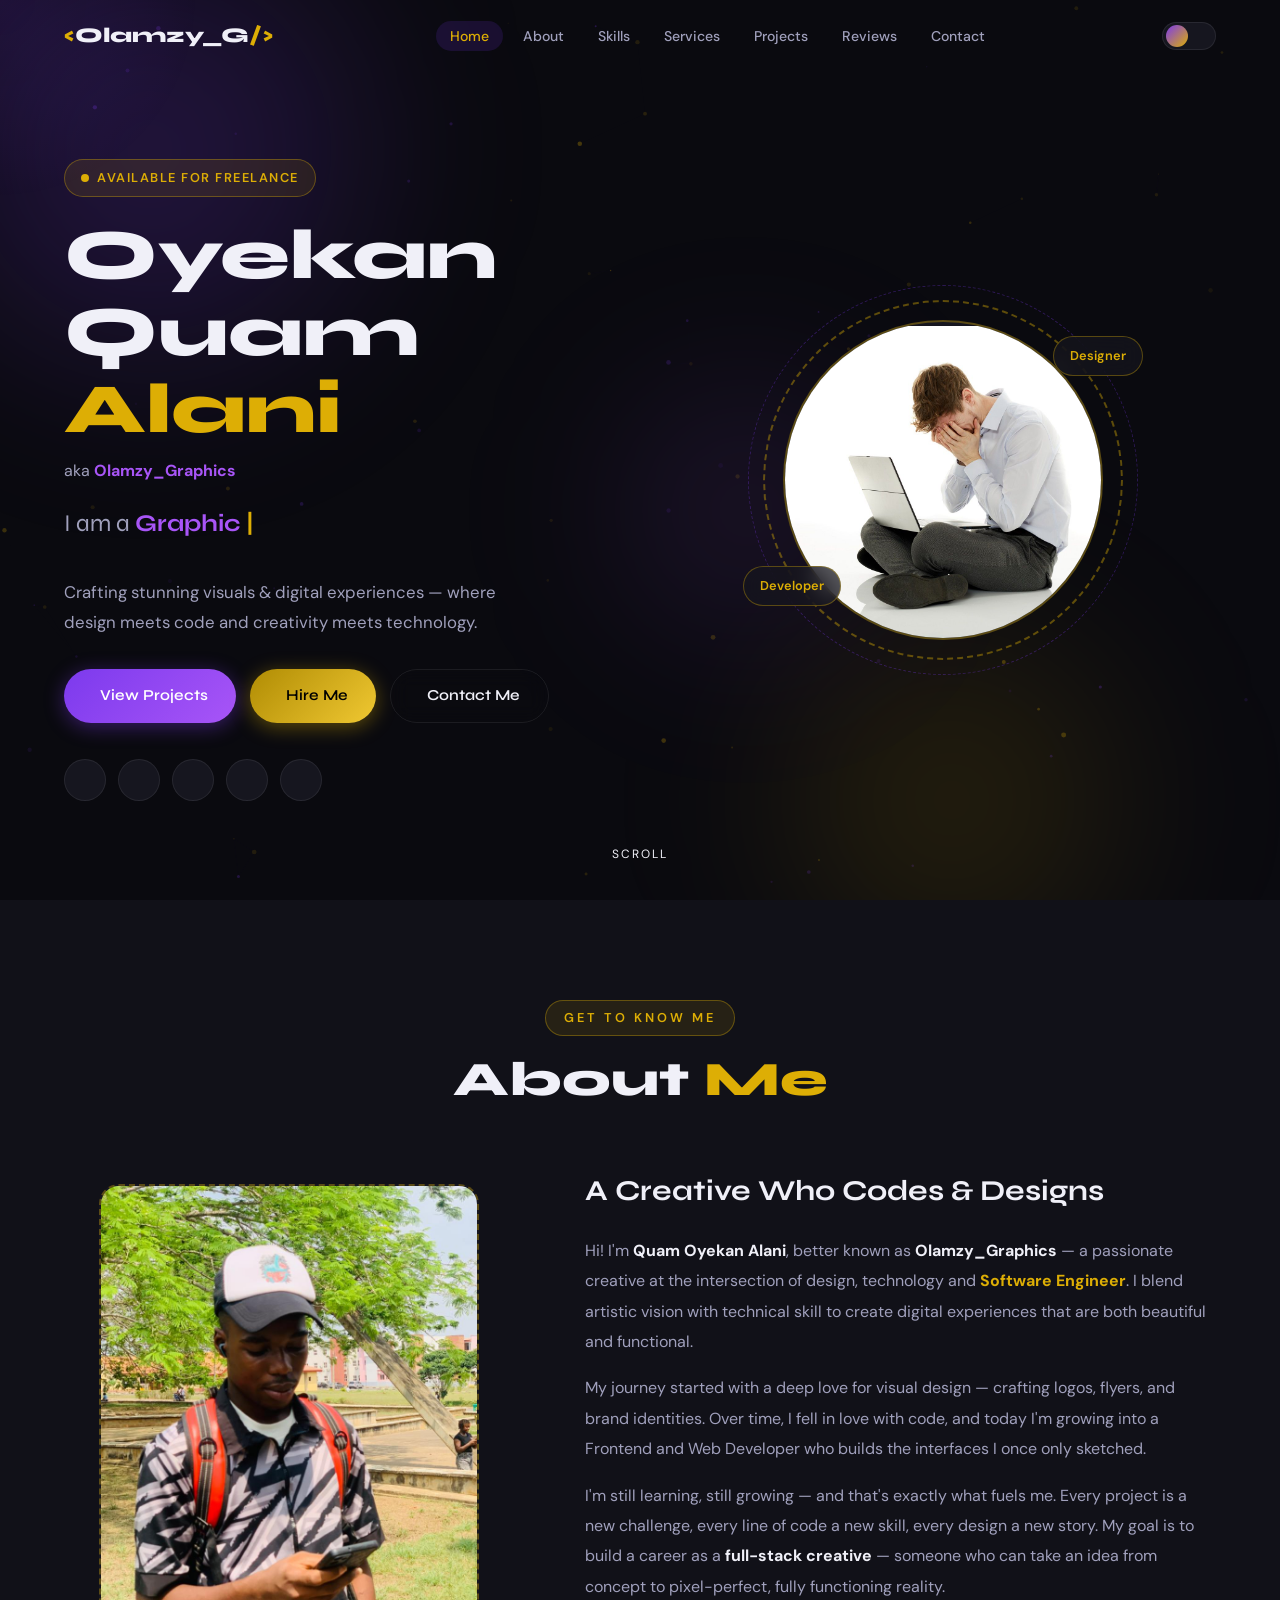
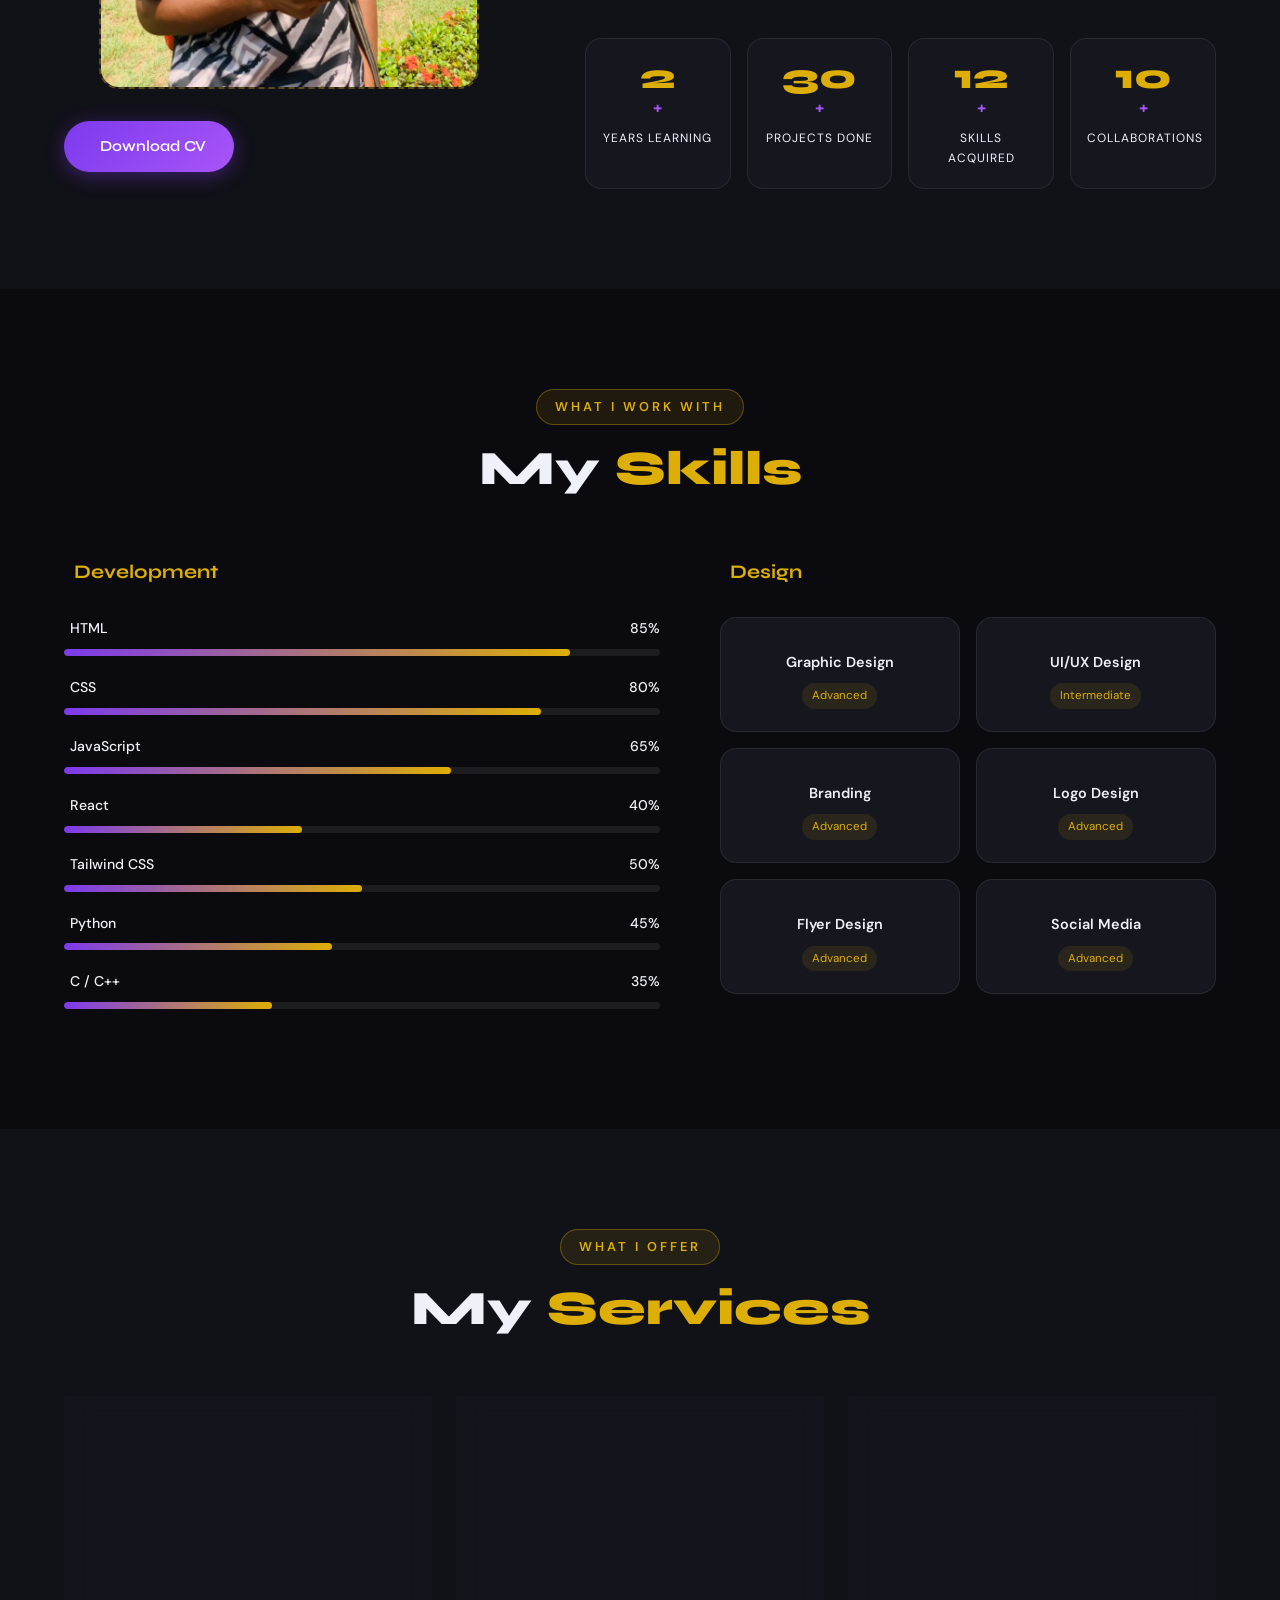
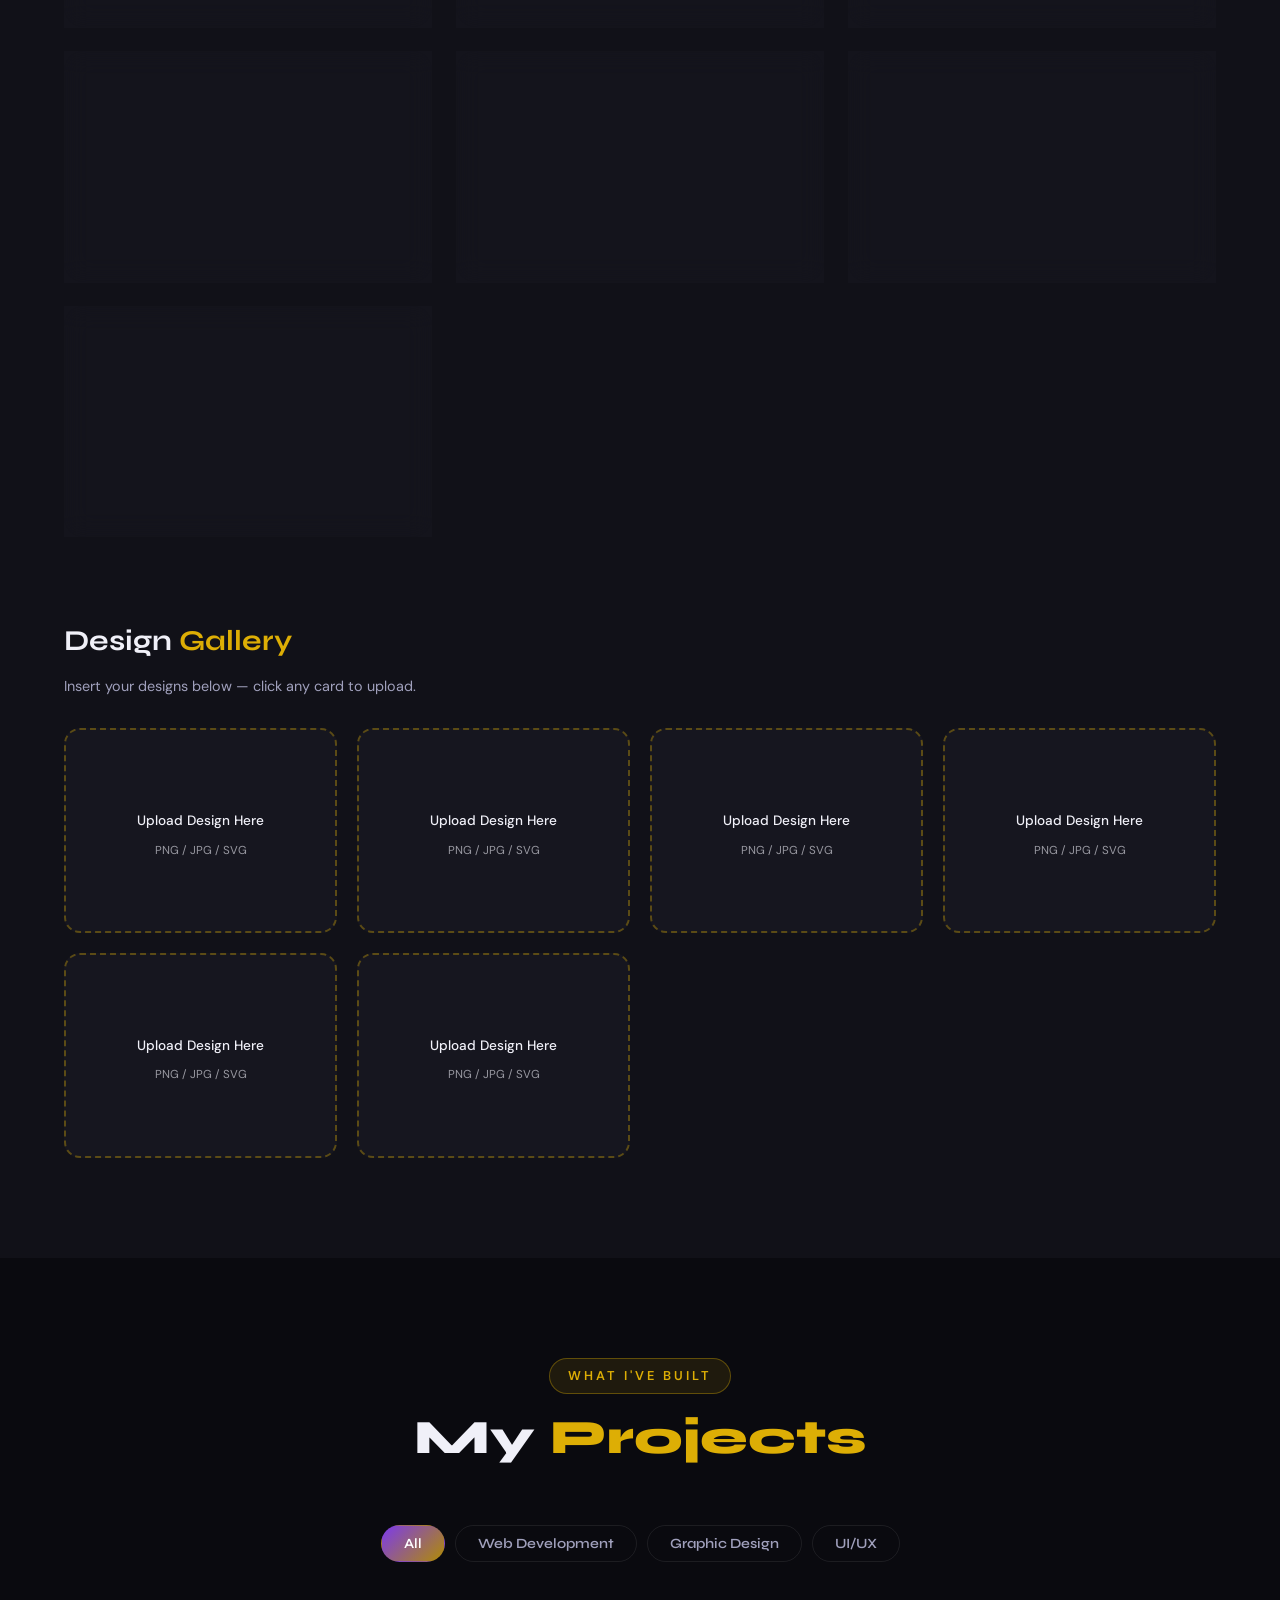
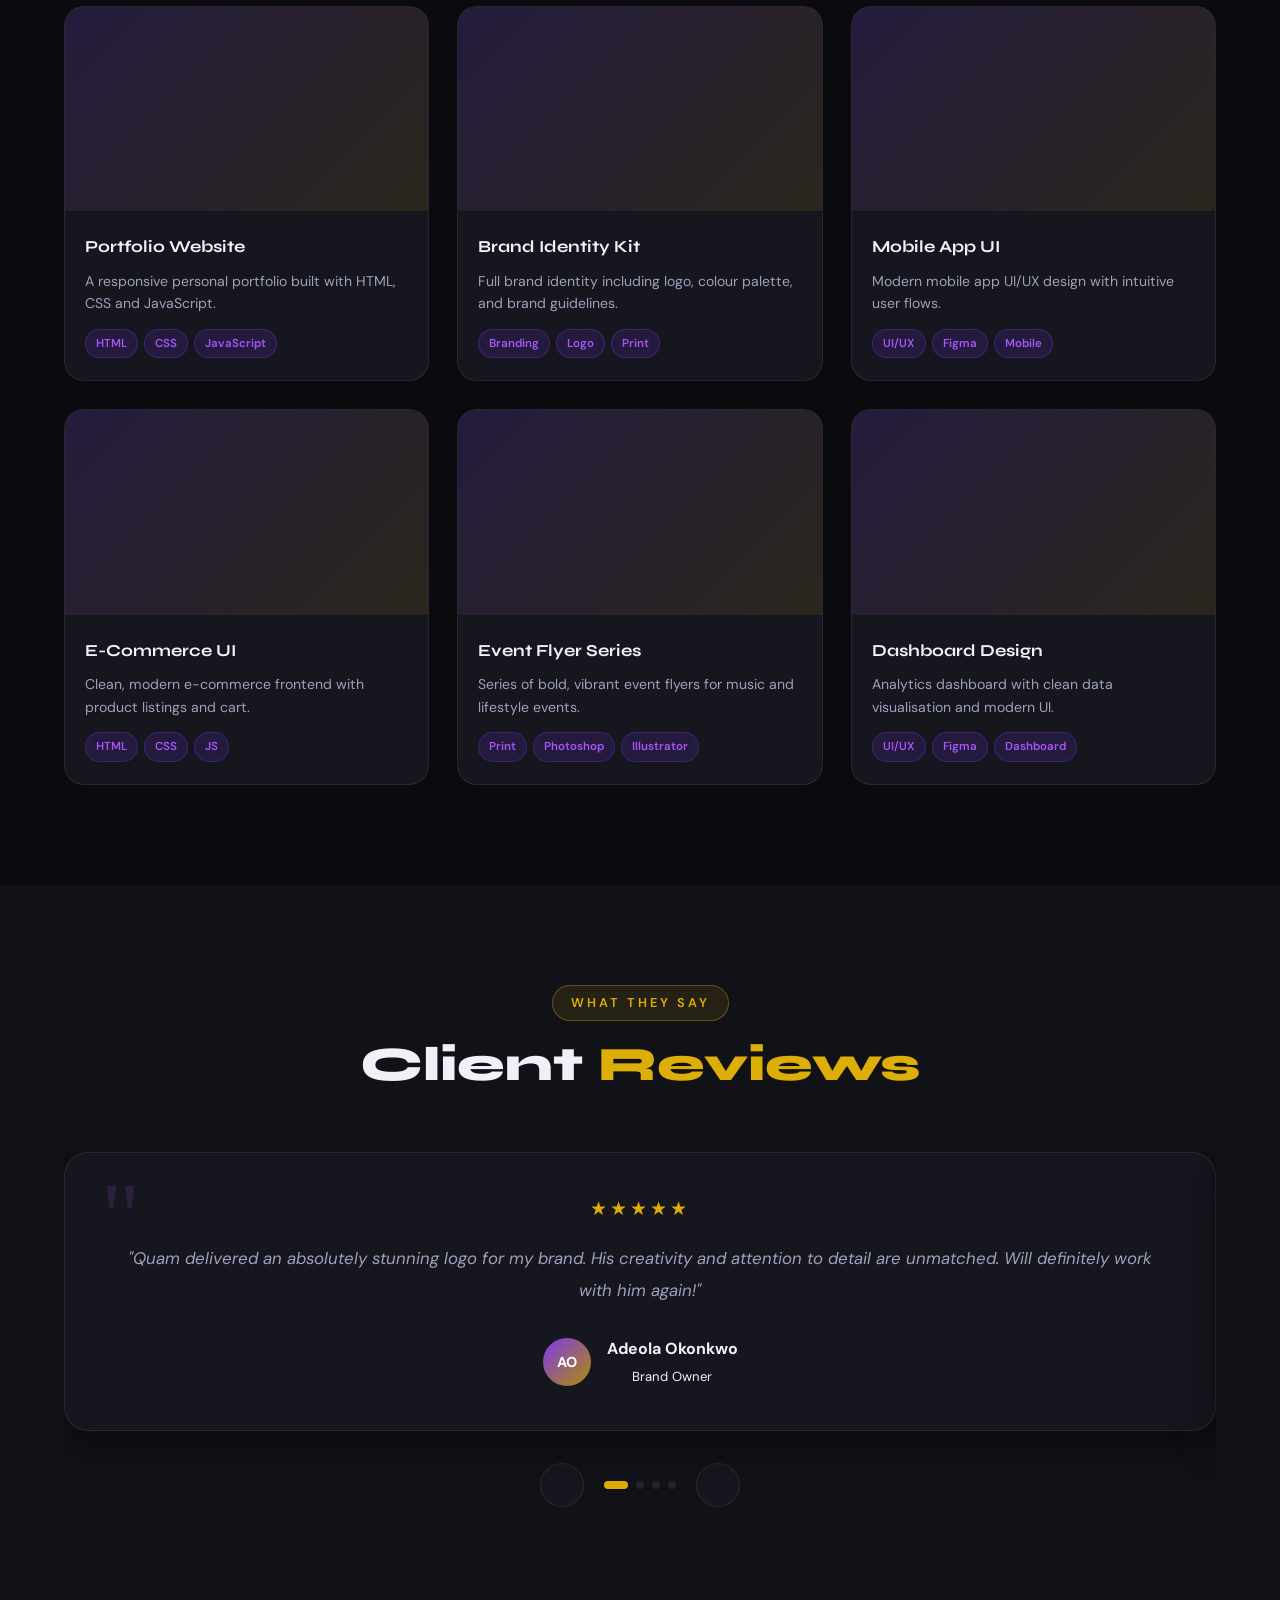
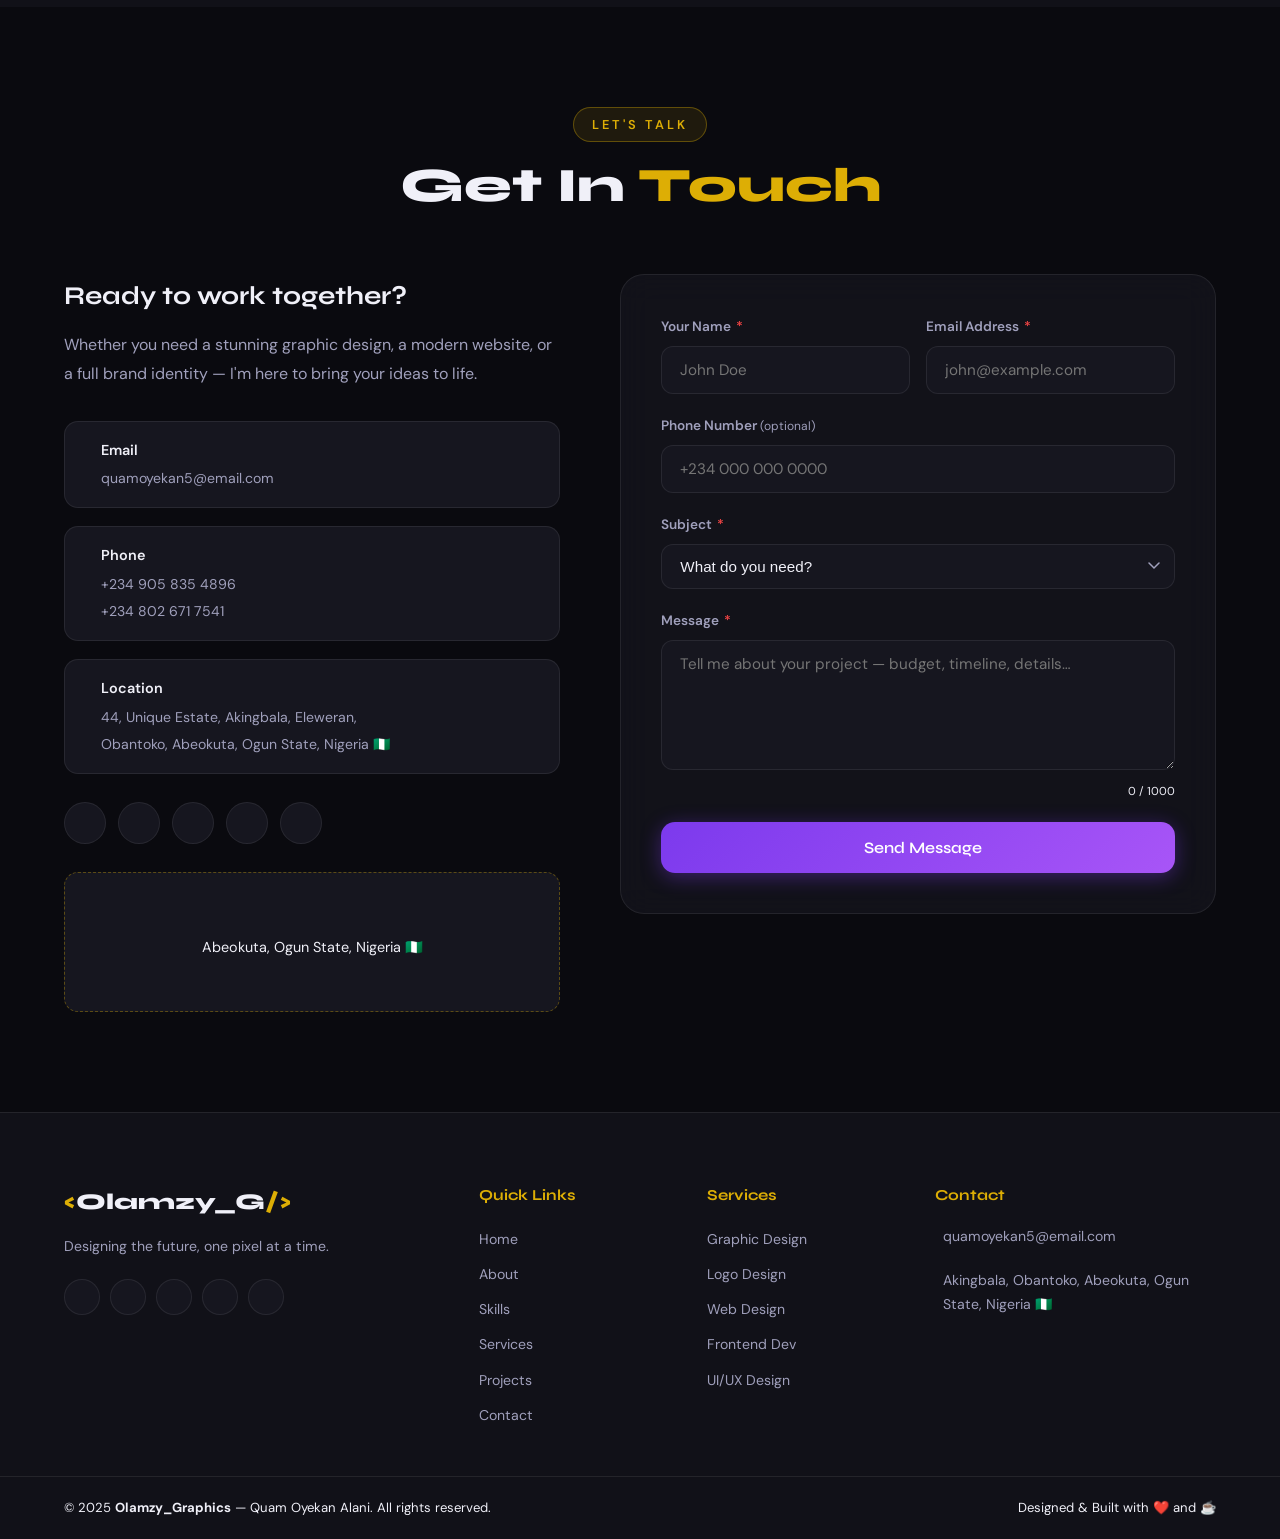
==== commit b5b23603: "Editing the social links" ====
--- a/index.html
+++ b/index.html
@@ -1109,11 +1109,11 @@
             </div>
             <p>Designing the future, one pixel at a time.</p>
             <div class="footer-socials">
-              <a href="#"><i class="ri-github-fill"></i></a>
-              <a href="#"><i class="ri-linkedin-box-fill"></i></a>
-              <a href="#"><i class="ri-twitter-x-fill"></i></a>
-              <a href="#"><i class="ri-instagram-fill"></i></a>
-              <a href="#"><i class="ri-behance-fill"></i></a>
+              <a href="https://github.com/quamoyekan5-ux"><i class="ri-github-fill"></i></a>
+              <a href="https://www.linkedin.com/in/quam-oyekan-772933360?utm_source=share&utm_campaign=share_via&utm_content=profile&utm_medium=android_app"><i class="ri-linkedin-box-fill"></i></a>
+              <a href="https://x.com/Horlamhidey24"><i class="ri-twitter-x-fill"></i></a>
+              <a href="https://www.instagram.com/olamzy_graphics?igsh=MWU5dHhuYXRrcHdkeQ=="><i class="ri-instagram-fill"></i></a>
+              <a href="https//wa.me/2349058354896"><i class="ri-whatsapp-fill"></i></a>
             </div>
           </div>
           <div class="footer-links">
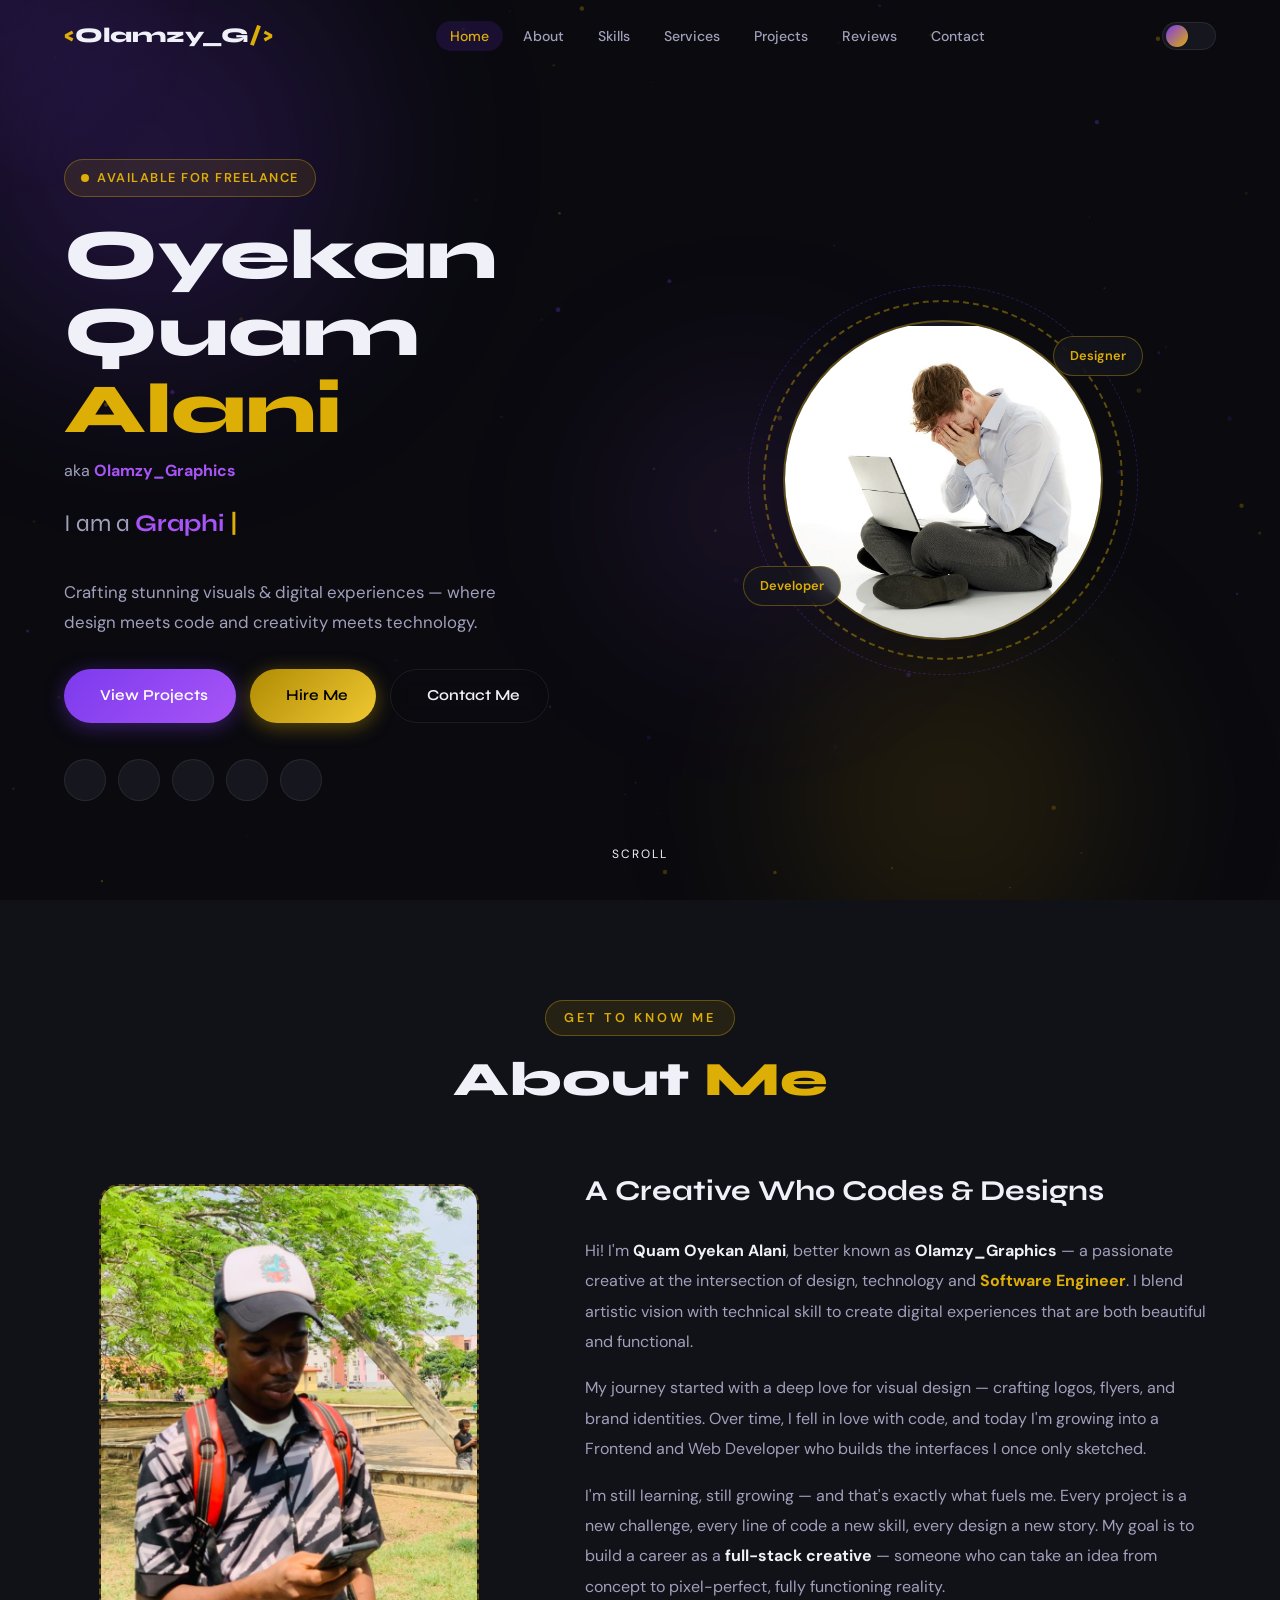
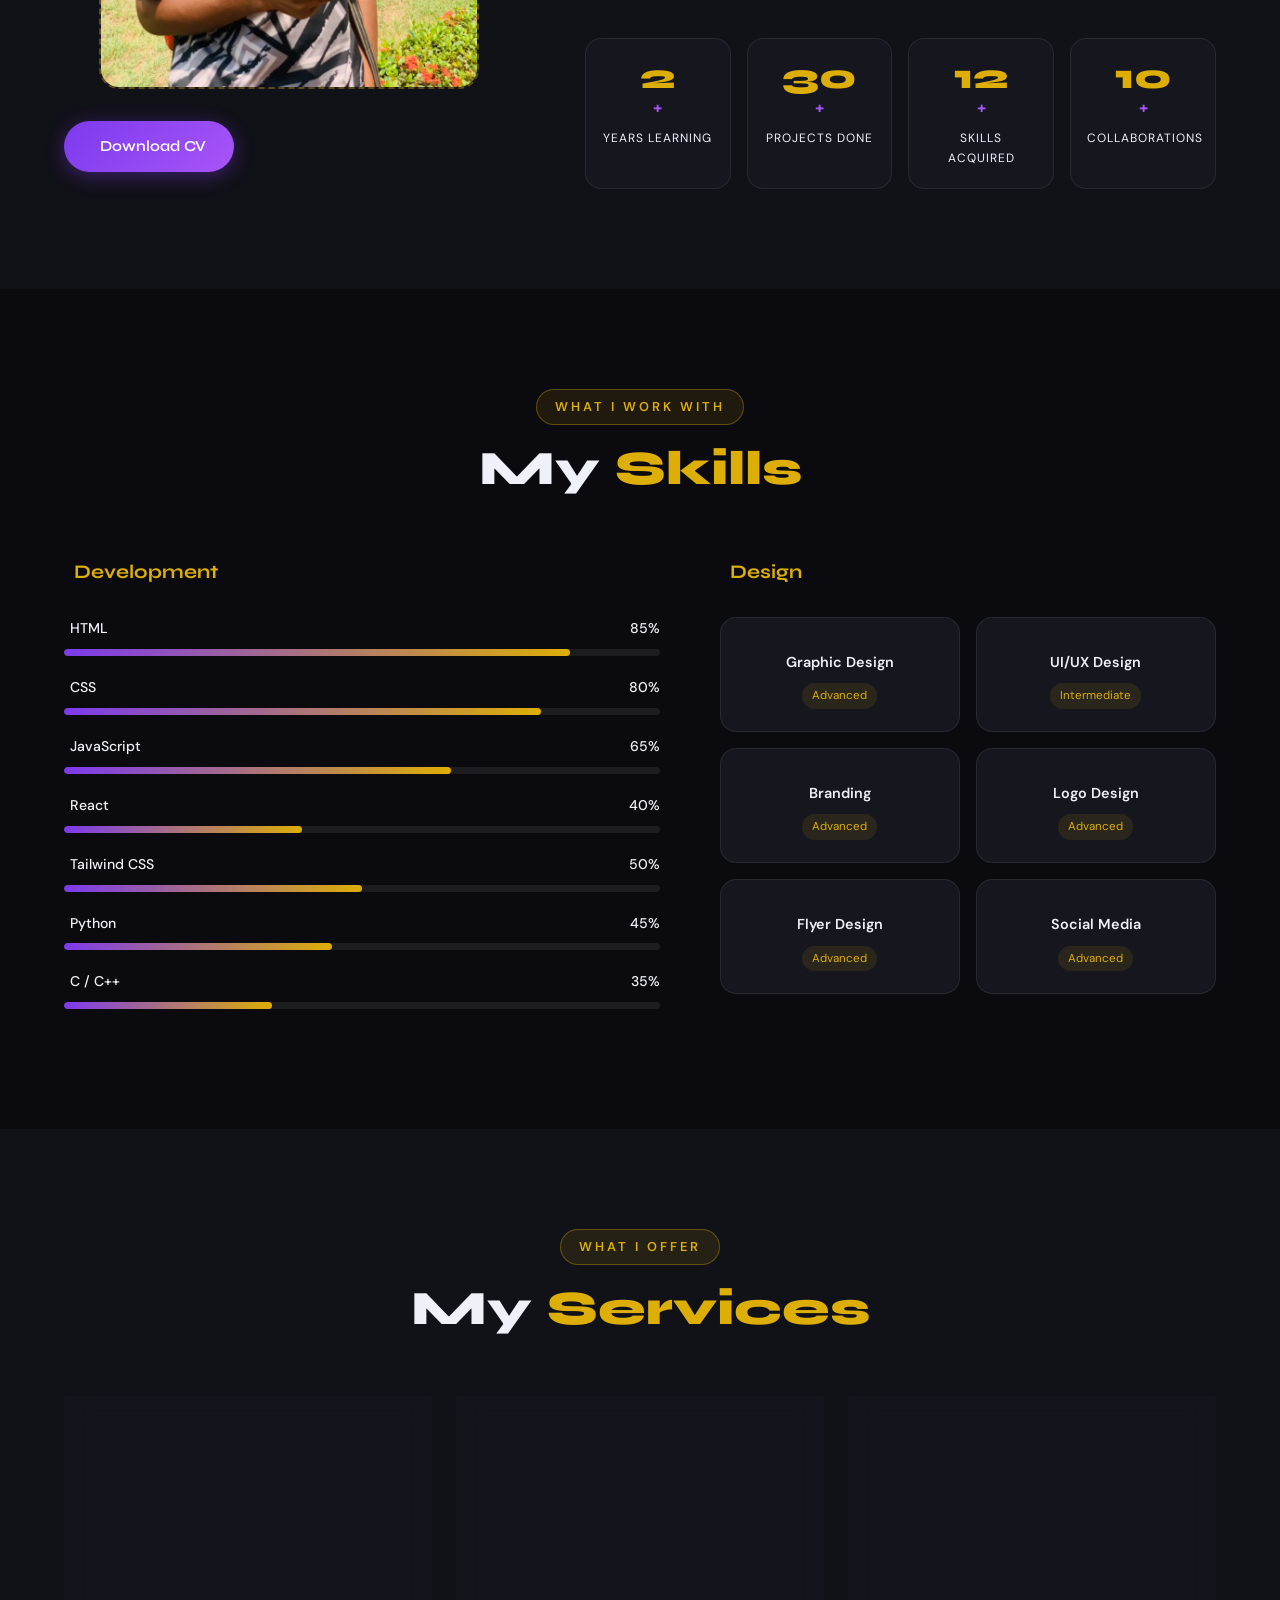
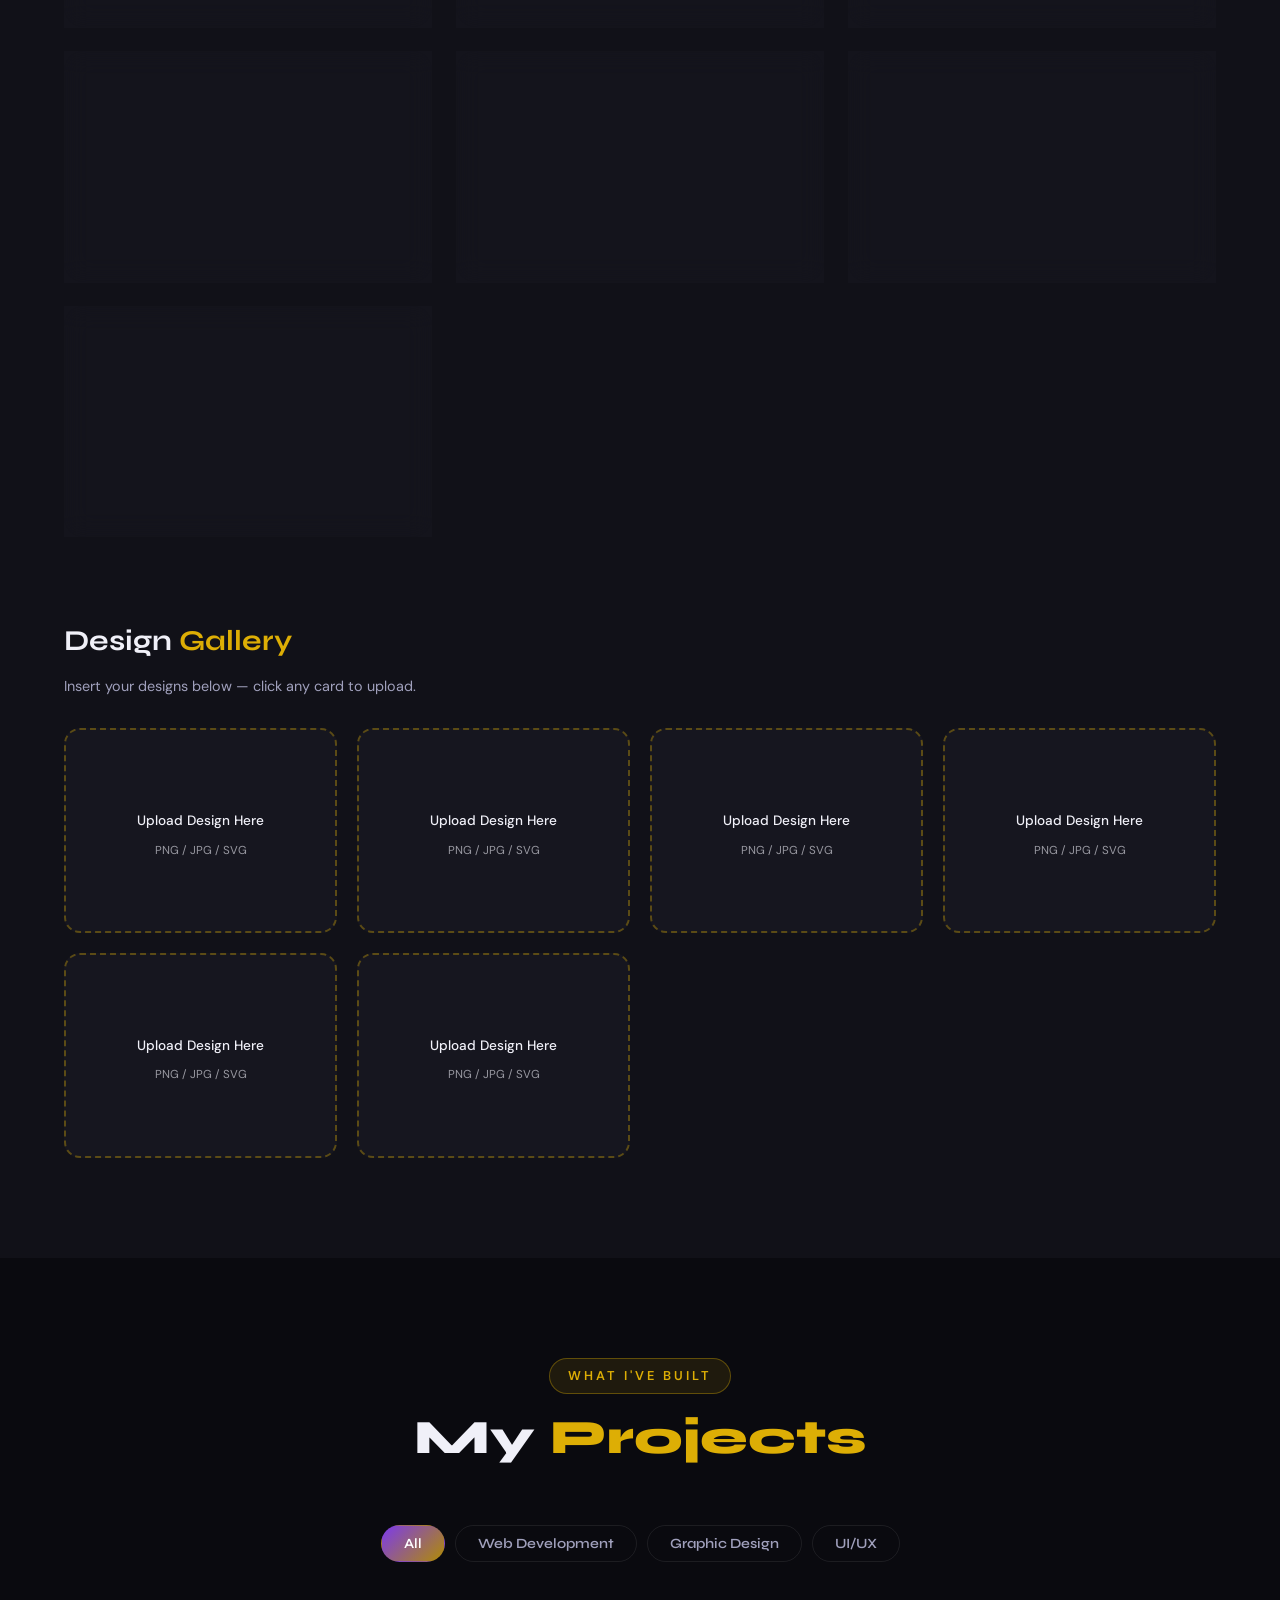
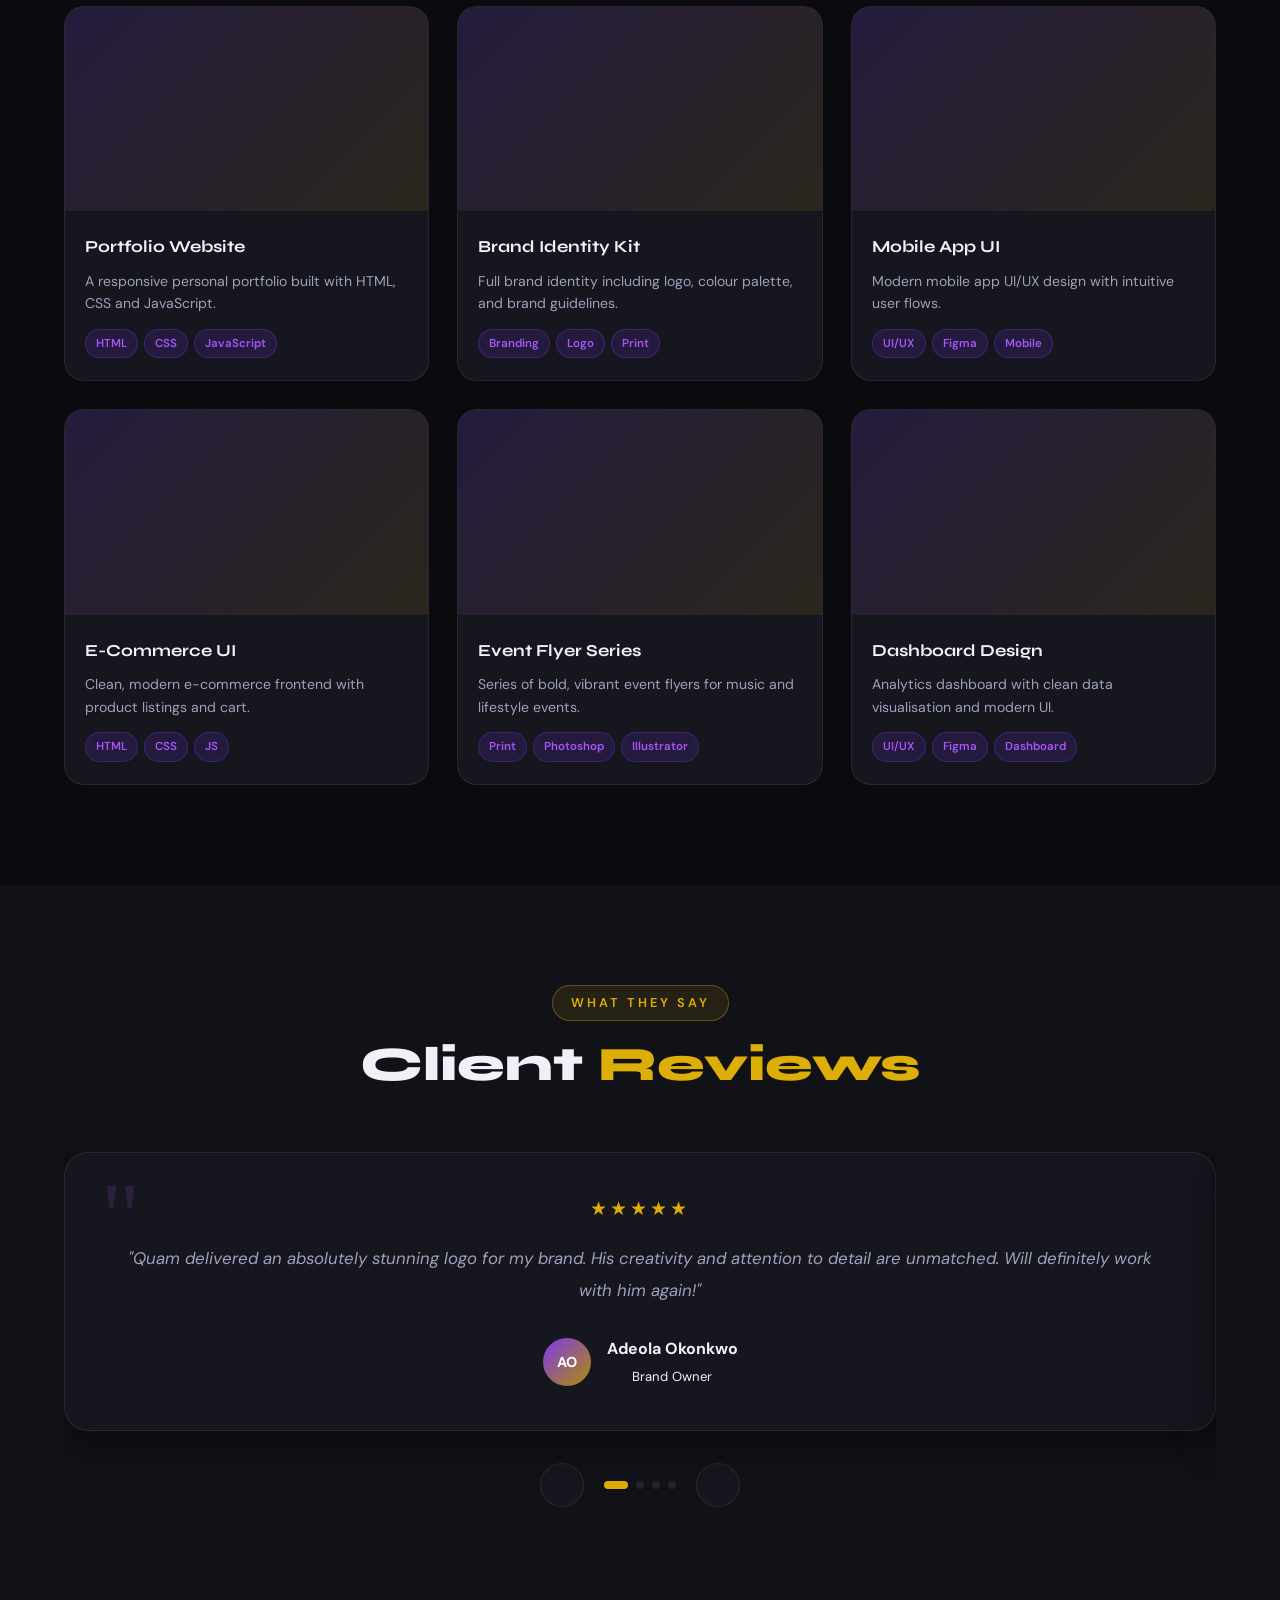
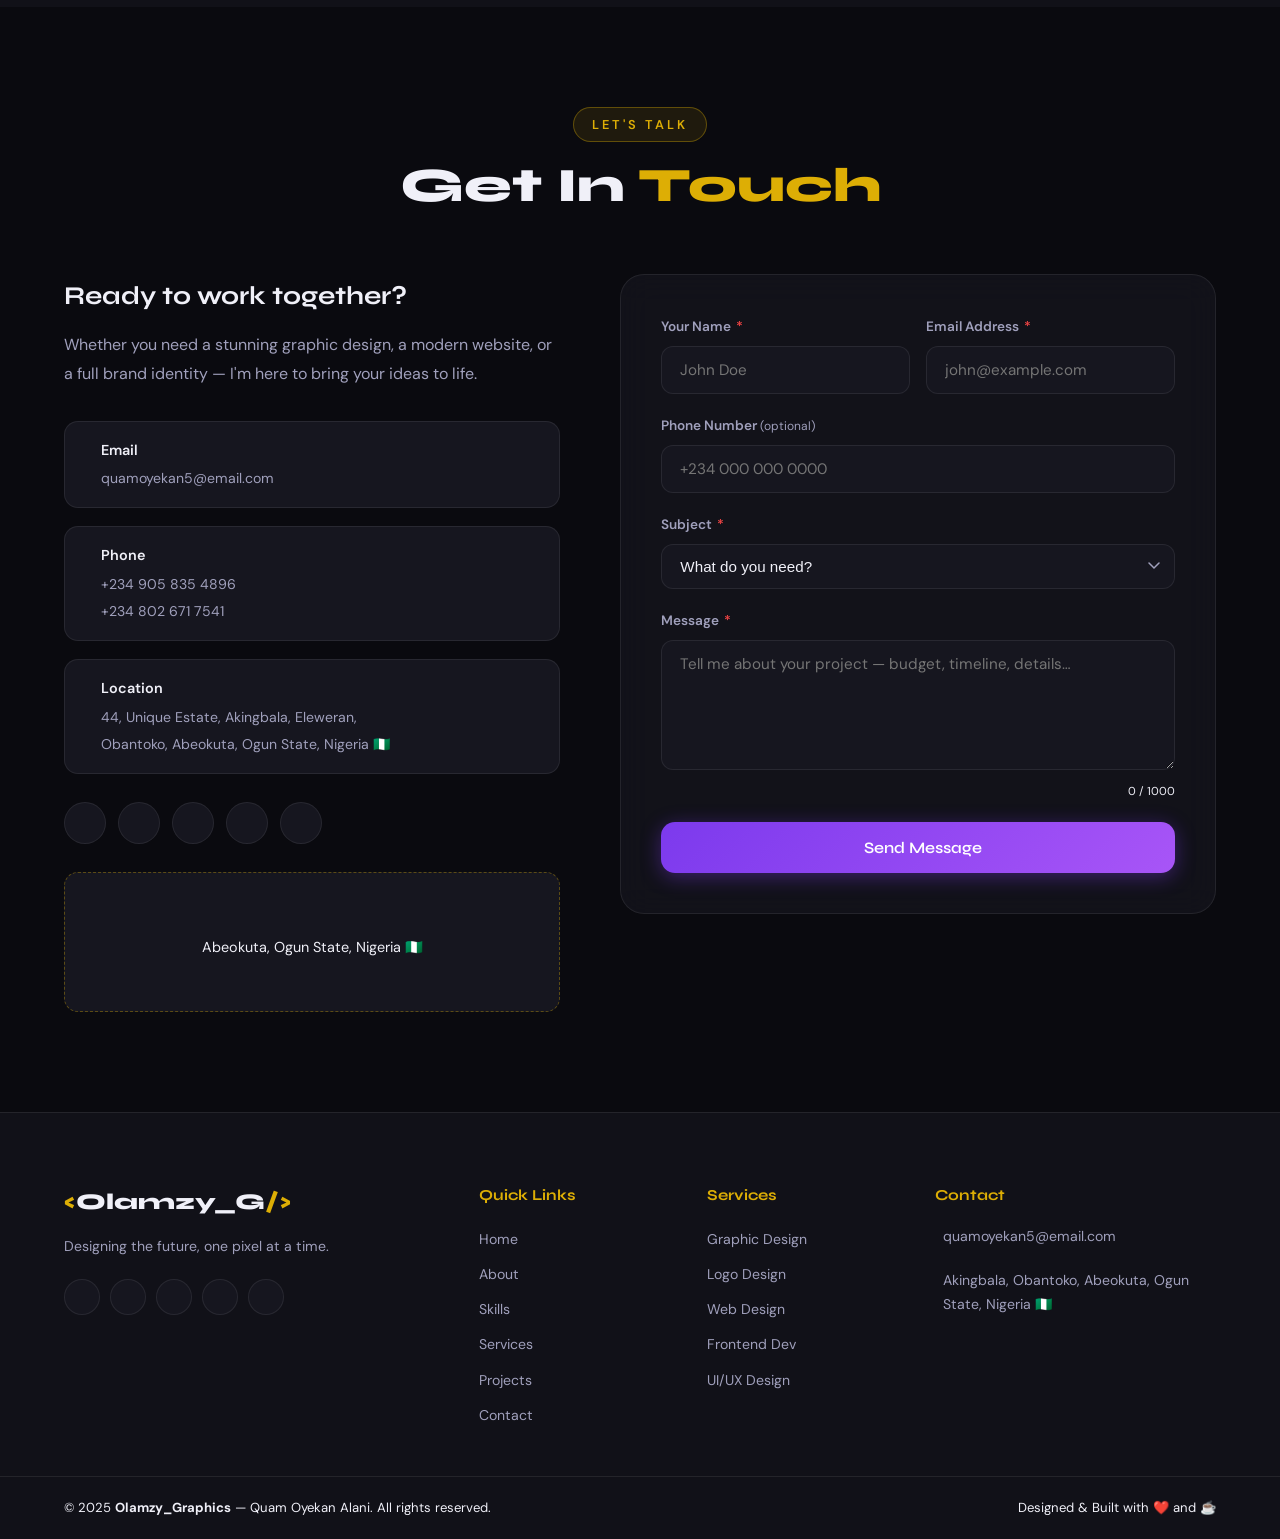
==== commit 4cbfe74e: "Adding favicon" ====
--- a/index.html
+++ b/index.html
@@ -3,6 +3,7 @@
   <head>
     <meta charset="UTF-8" />
     <meta name="viewport" content="width=device-width, initial-scale=1.0" />
+    <link rel="icon" href="Logo icon.jpg">
     <title>Olamzy_Graphics | Quam Oyekan Alani</title>
     <meta
       name="description"
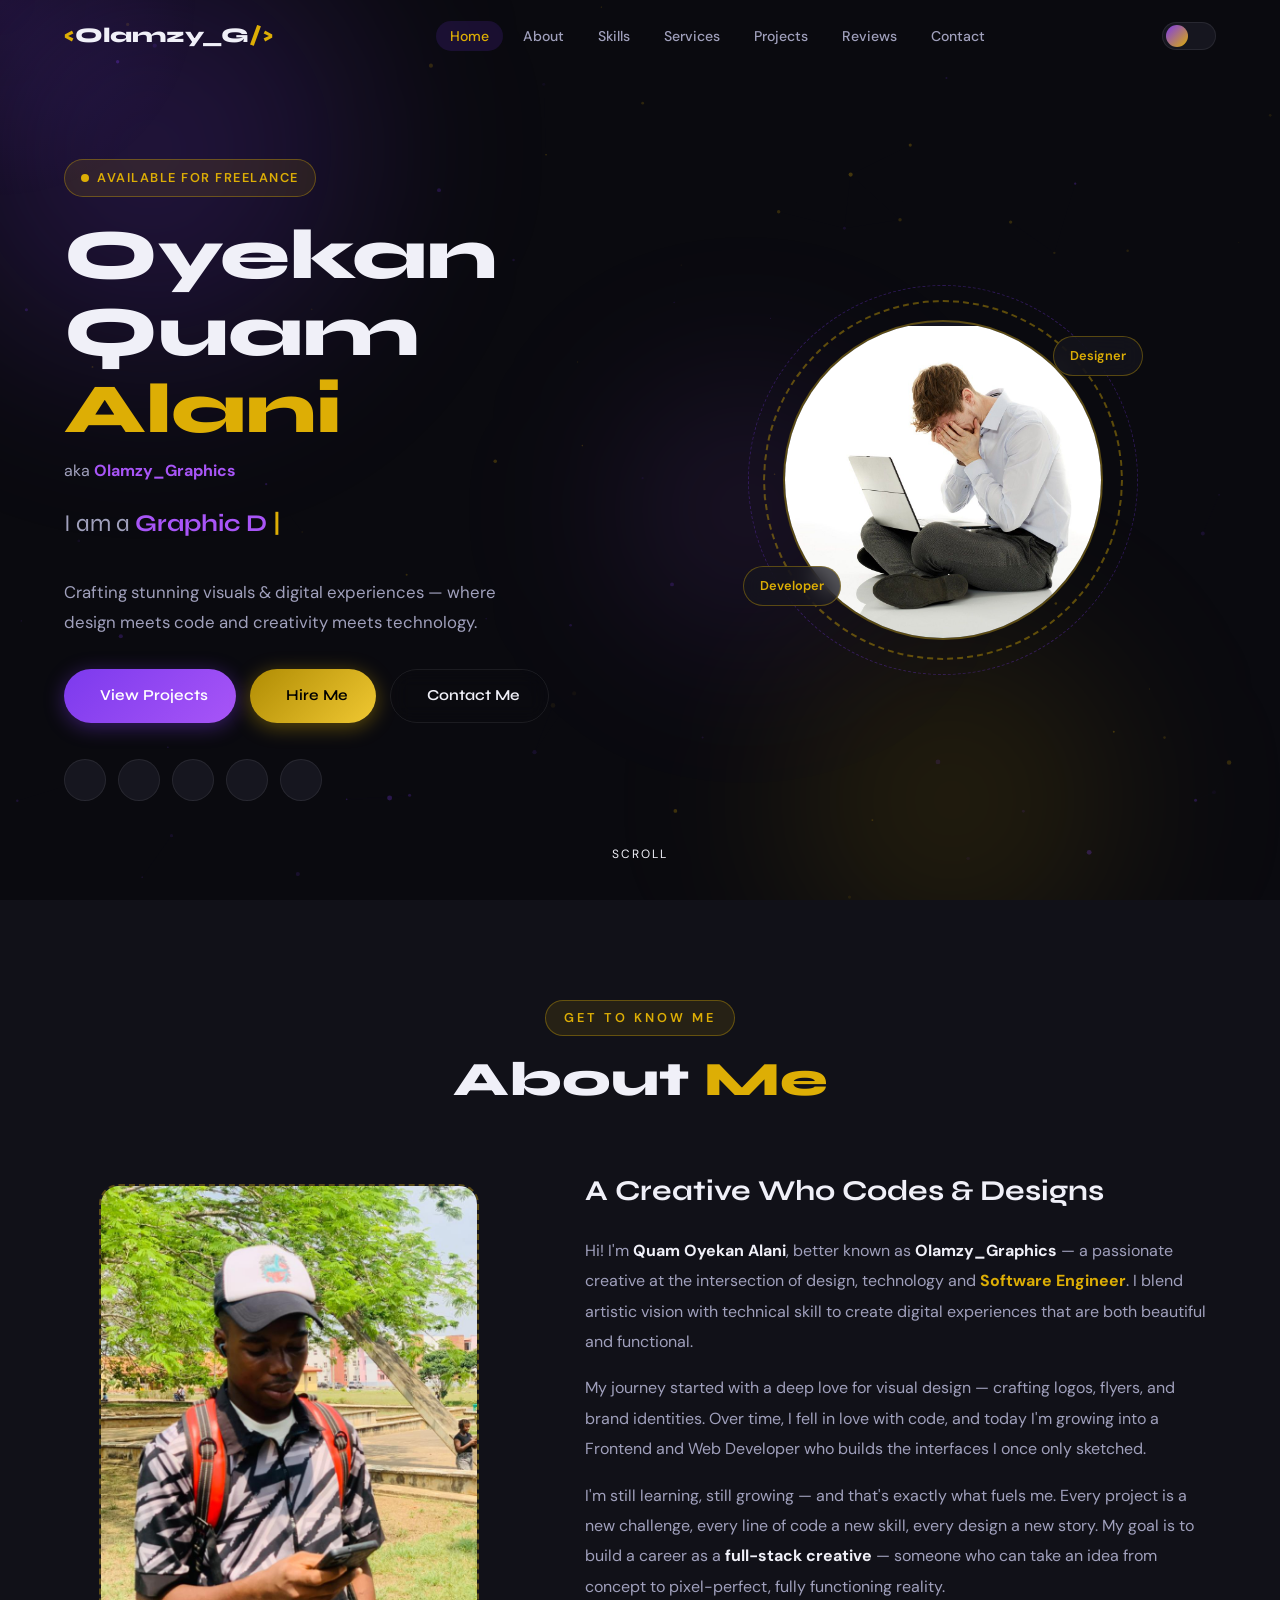
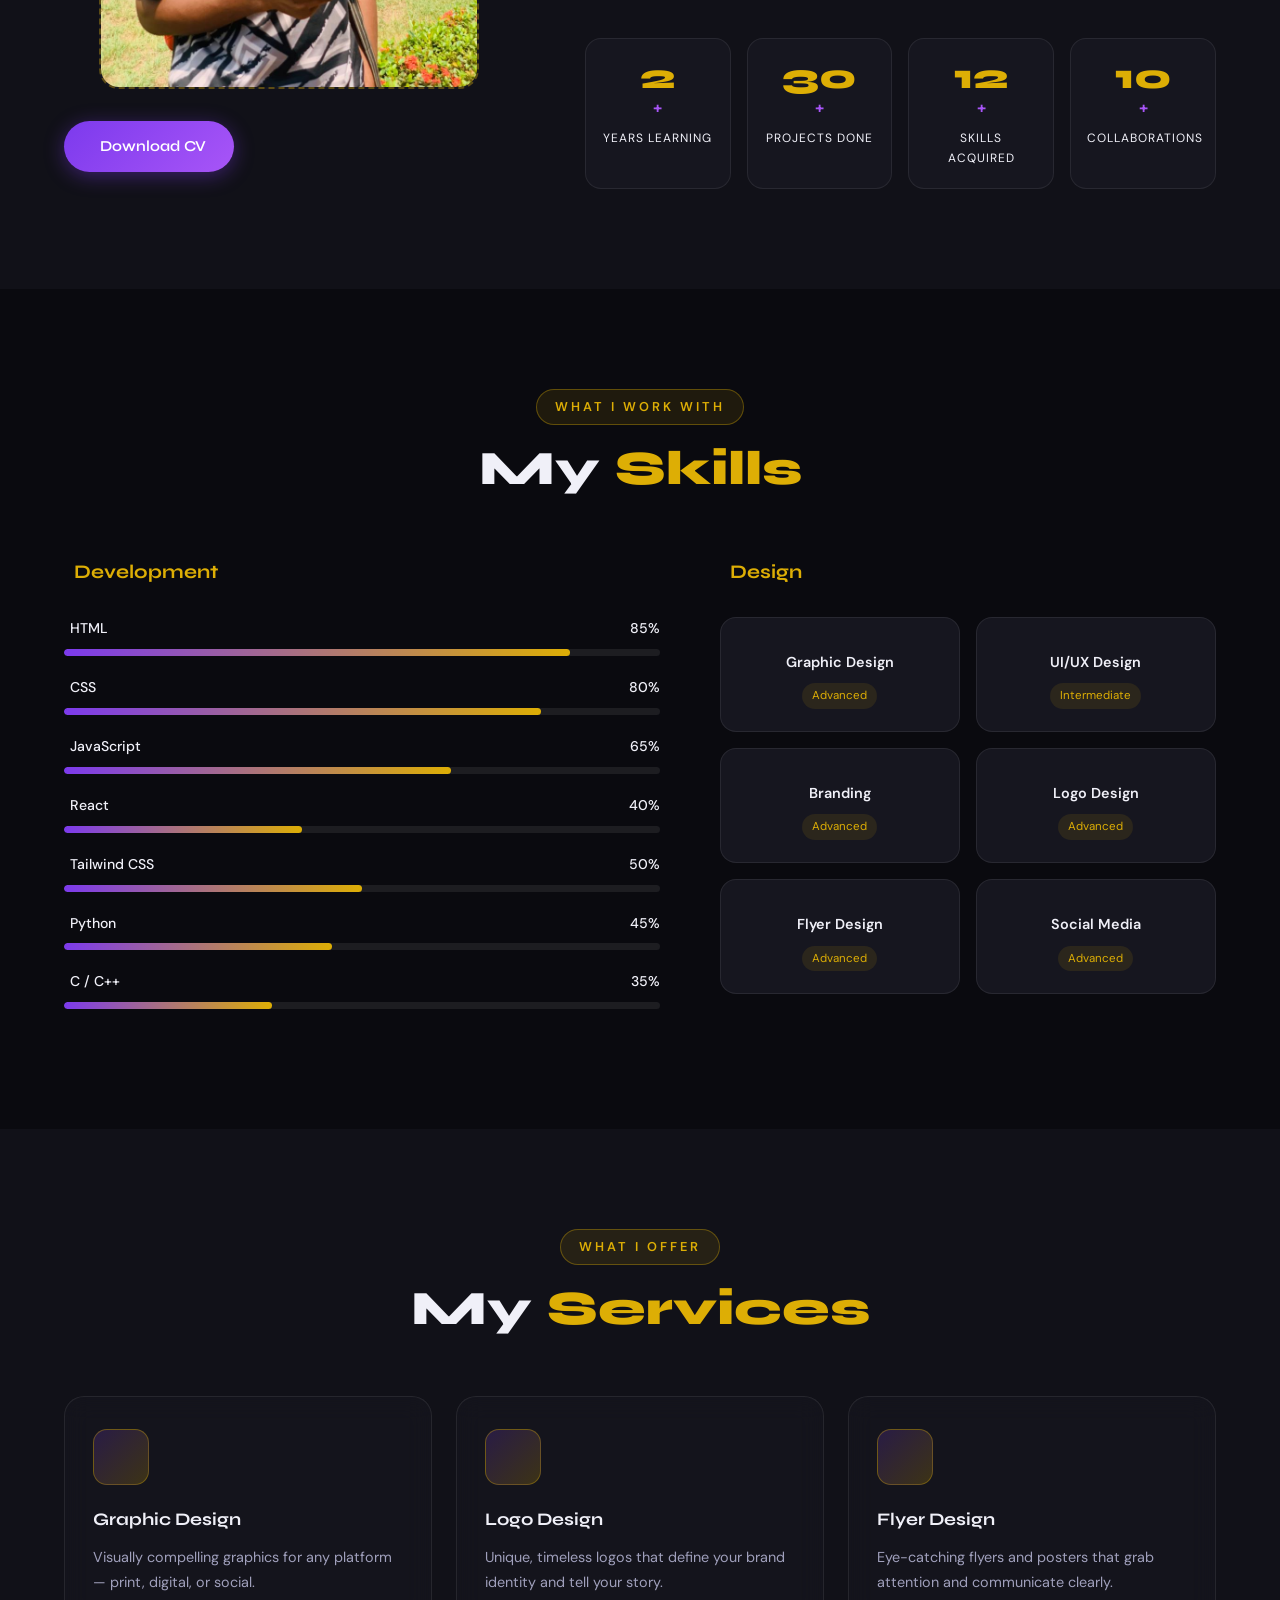
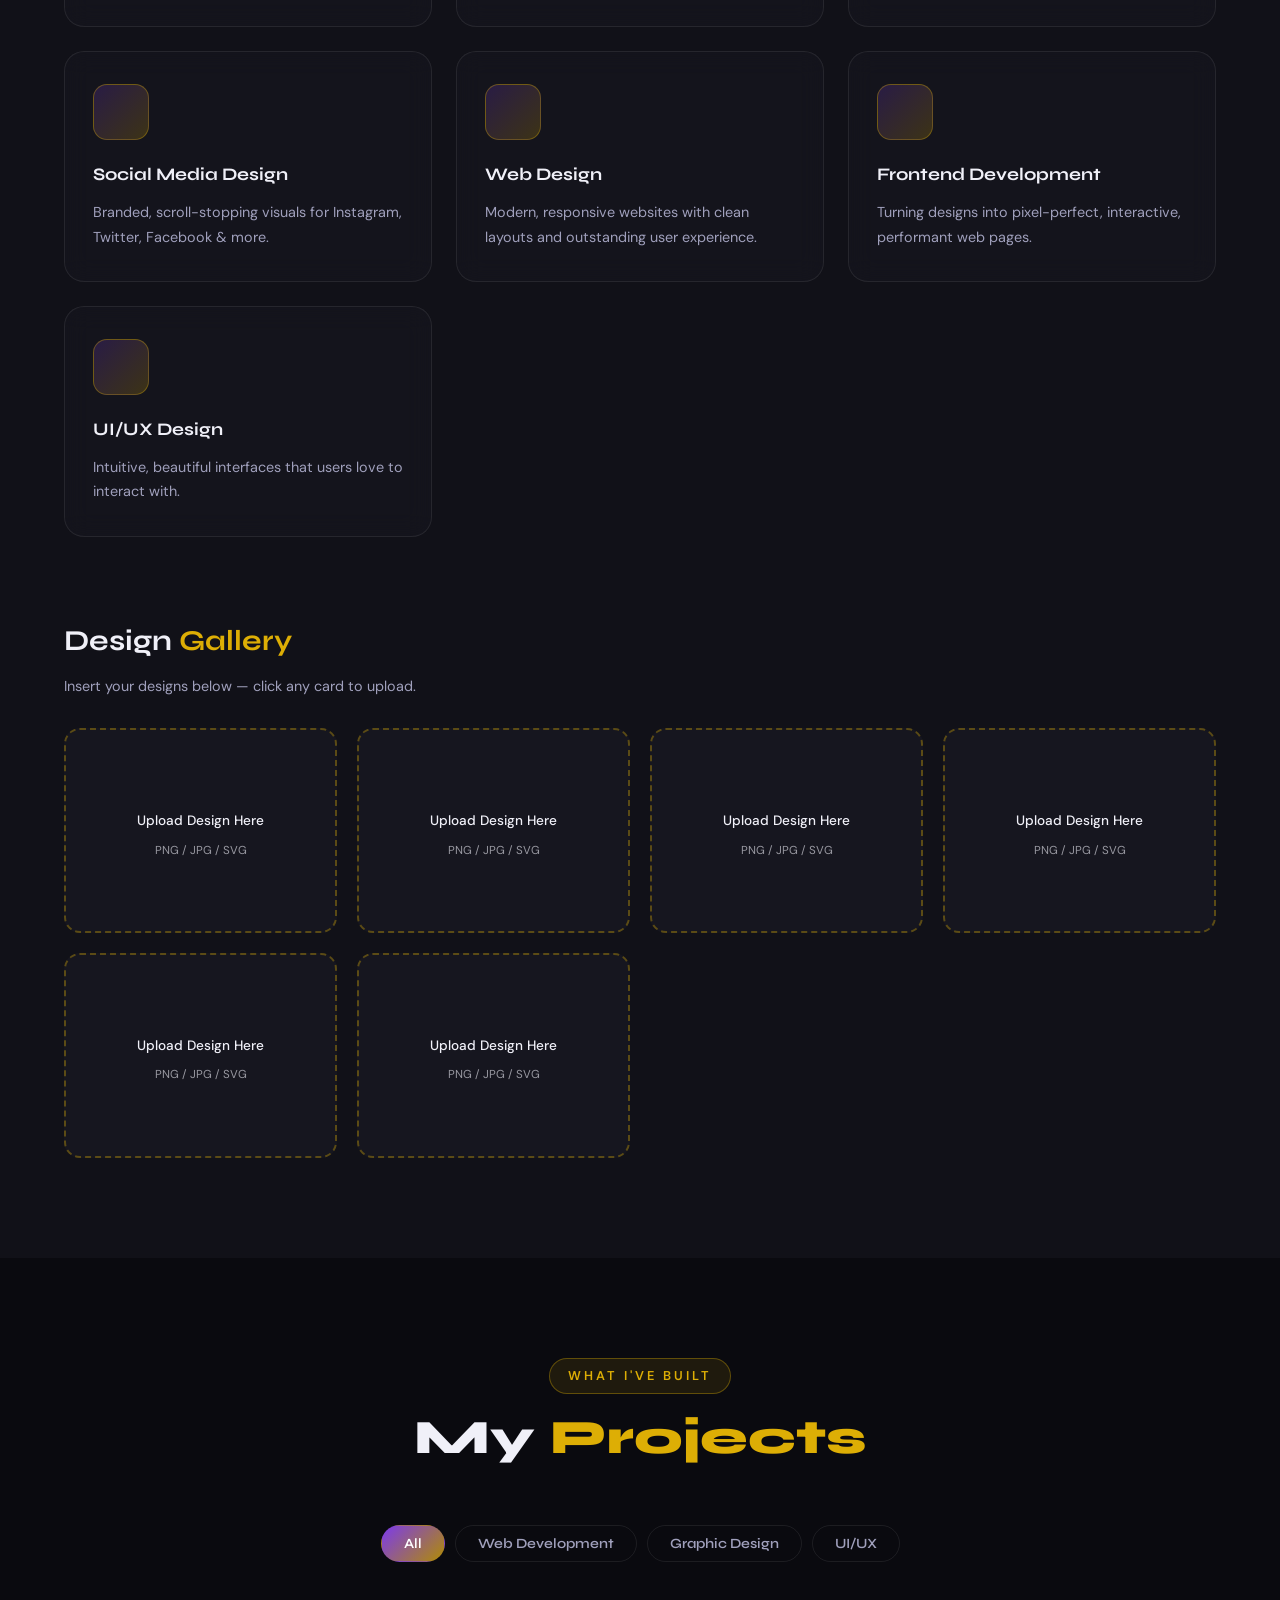
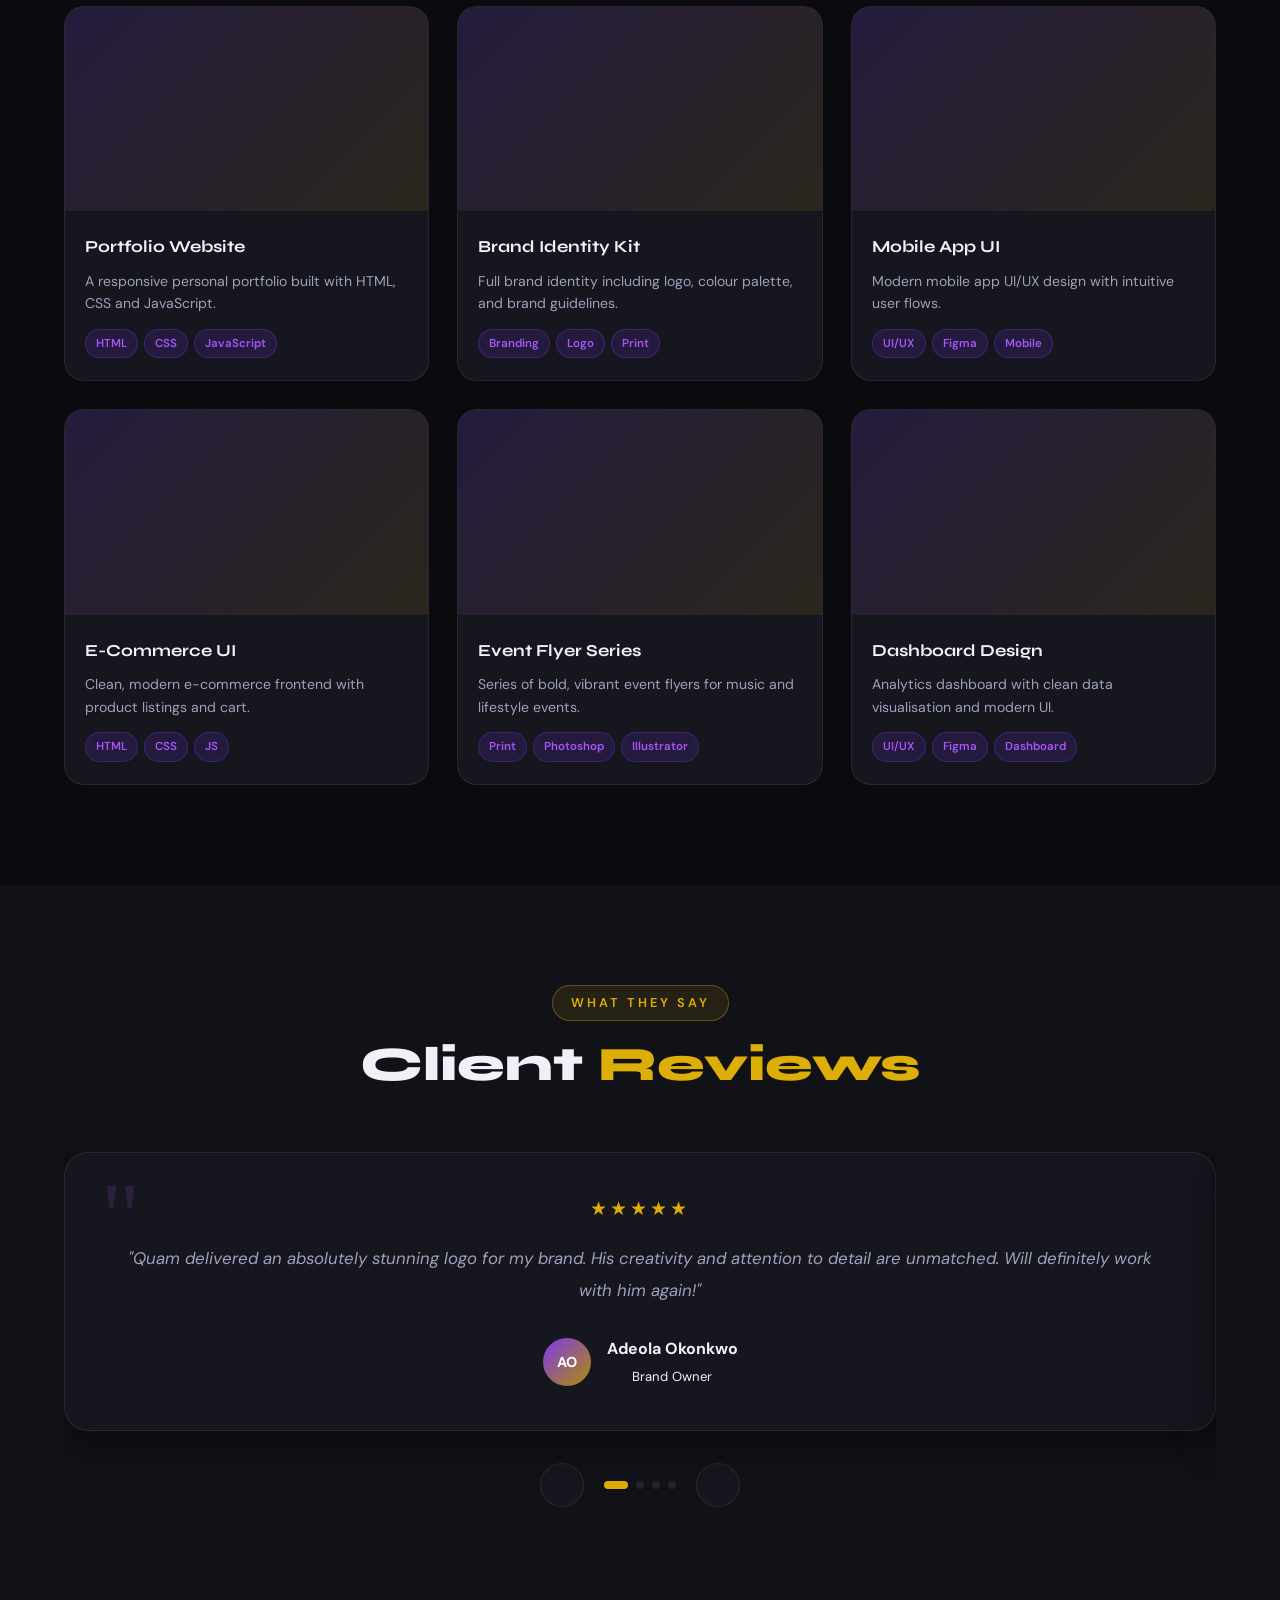
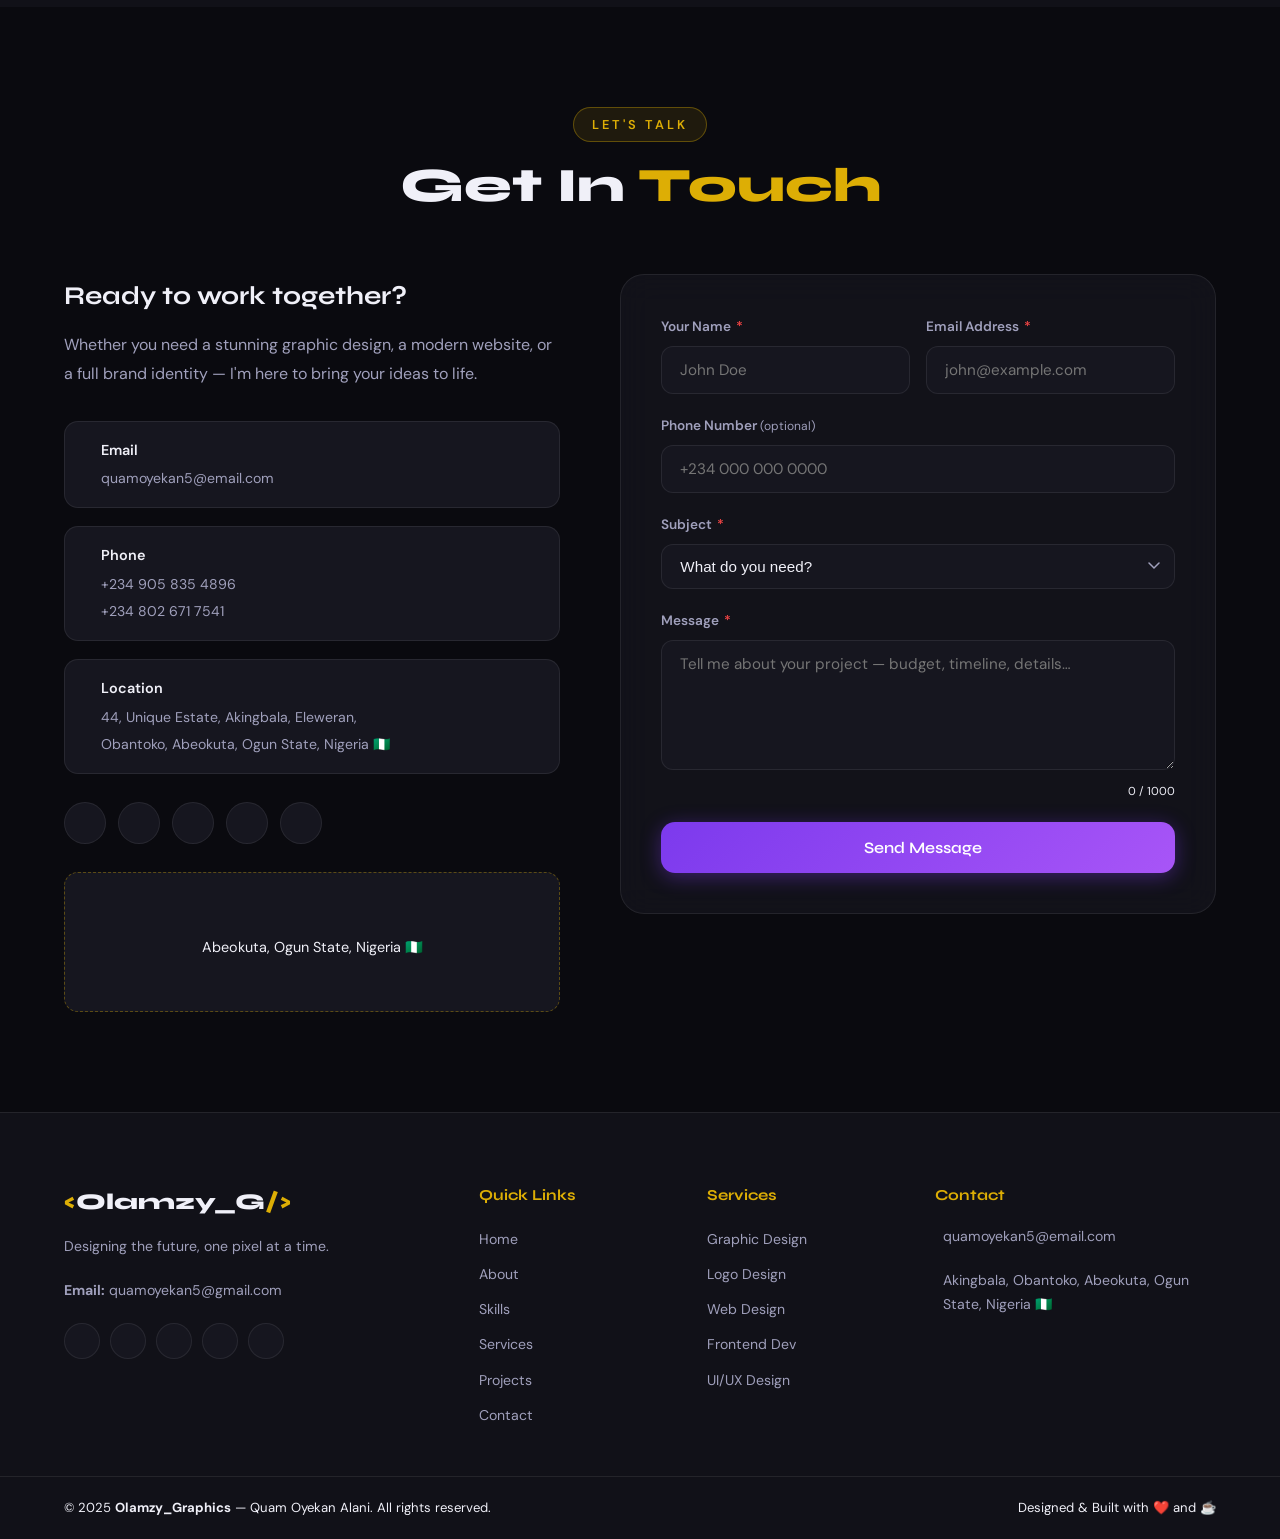
==== commit 75c07e74: "Editing line 1111 from index.html" ====
--- a/index.html
+++ b/index.html
@@ -1109,6 +1109,7 @@
               >
             </div>
             <p>Designing the future, one pixel at a time.</p>
+            <p><strong>Email:</strong> quamoyekan5@gmail.com</p>
             <div class="footer-socials">
               <a href="https://github.com/quamoyekan5-ux"><i class="ri-github-fill"></i></a>
               <a href="https://www.linkedin.com/in/quam-oyekan-772933360?utm_source=share&utm_campaign=share_via&utm_content=profile&utm_medium=android_app"><i class="ri-linkedin-box-fill"></i></a>
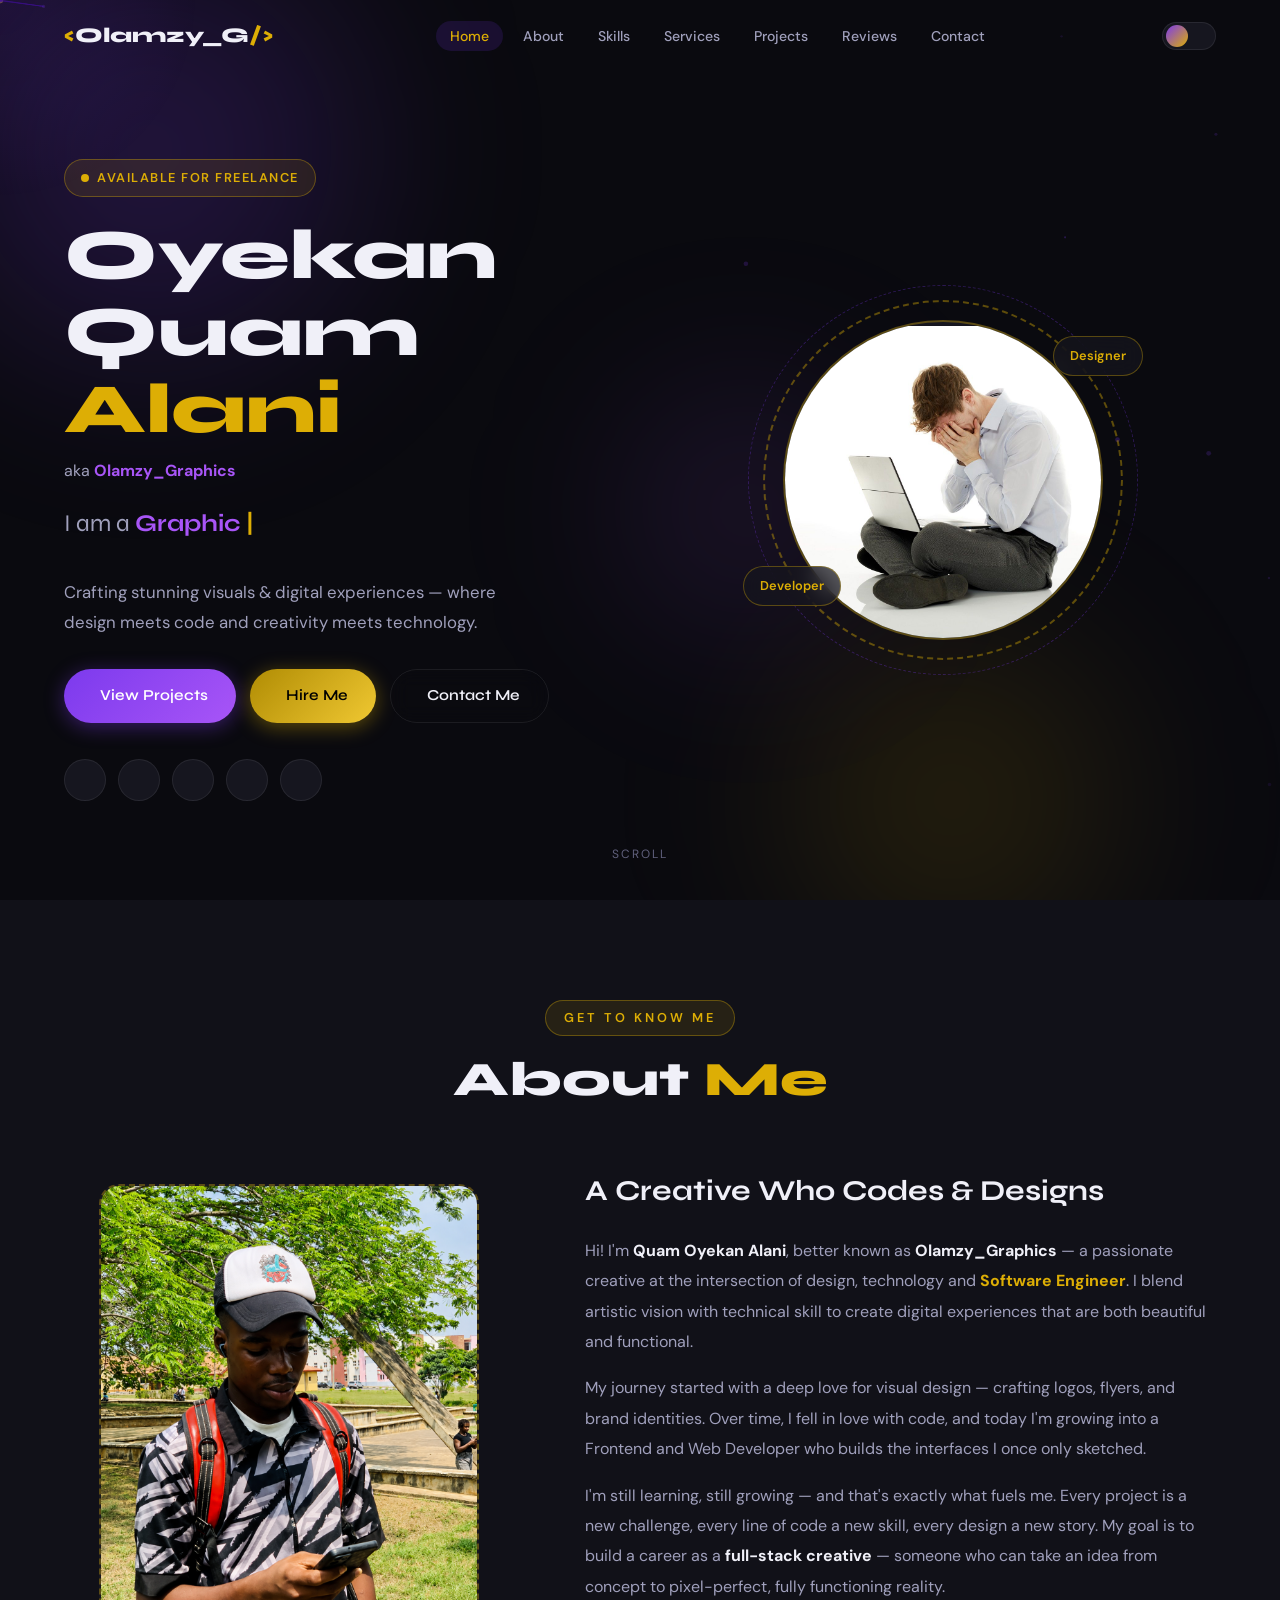
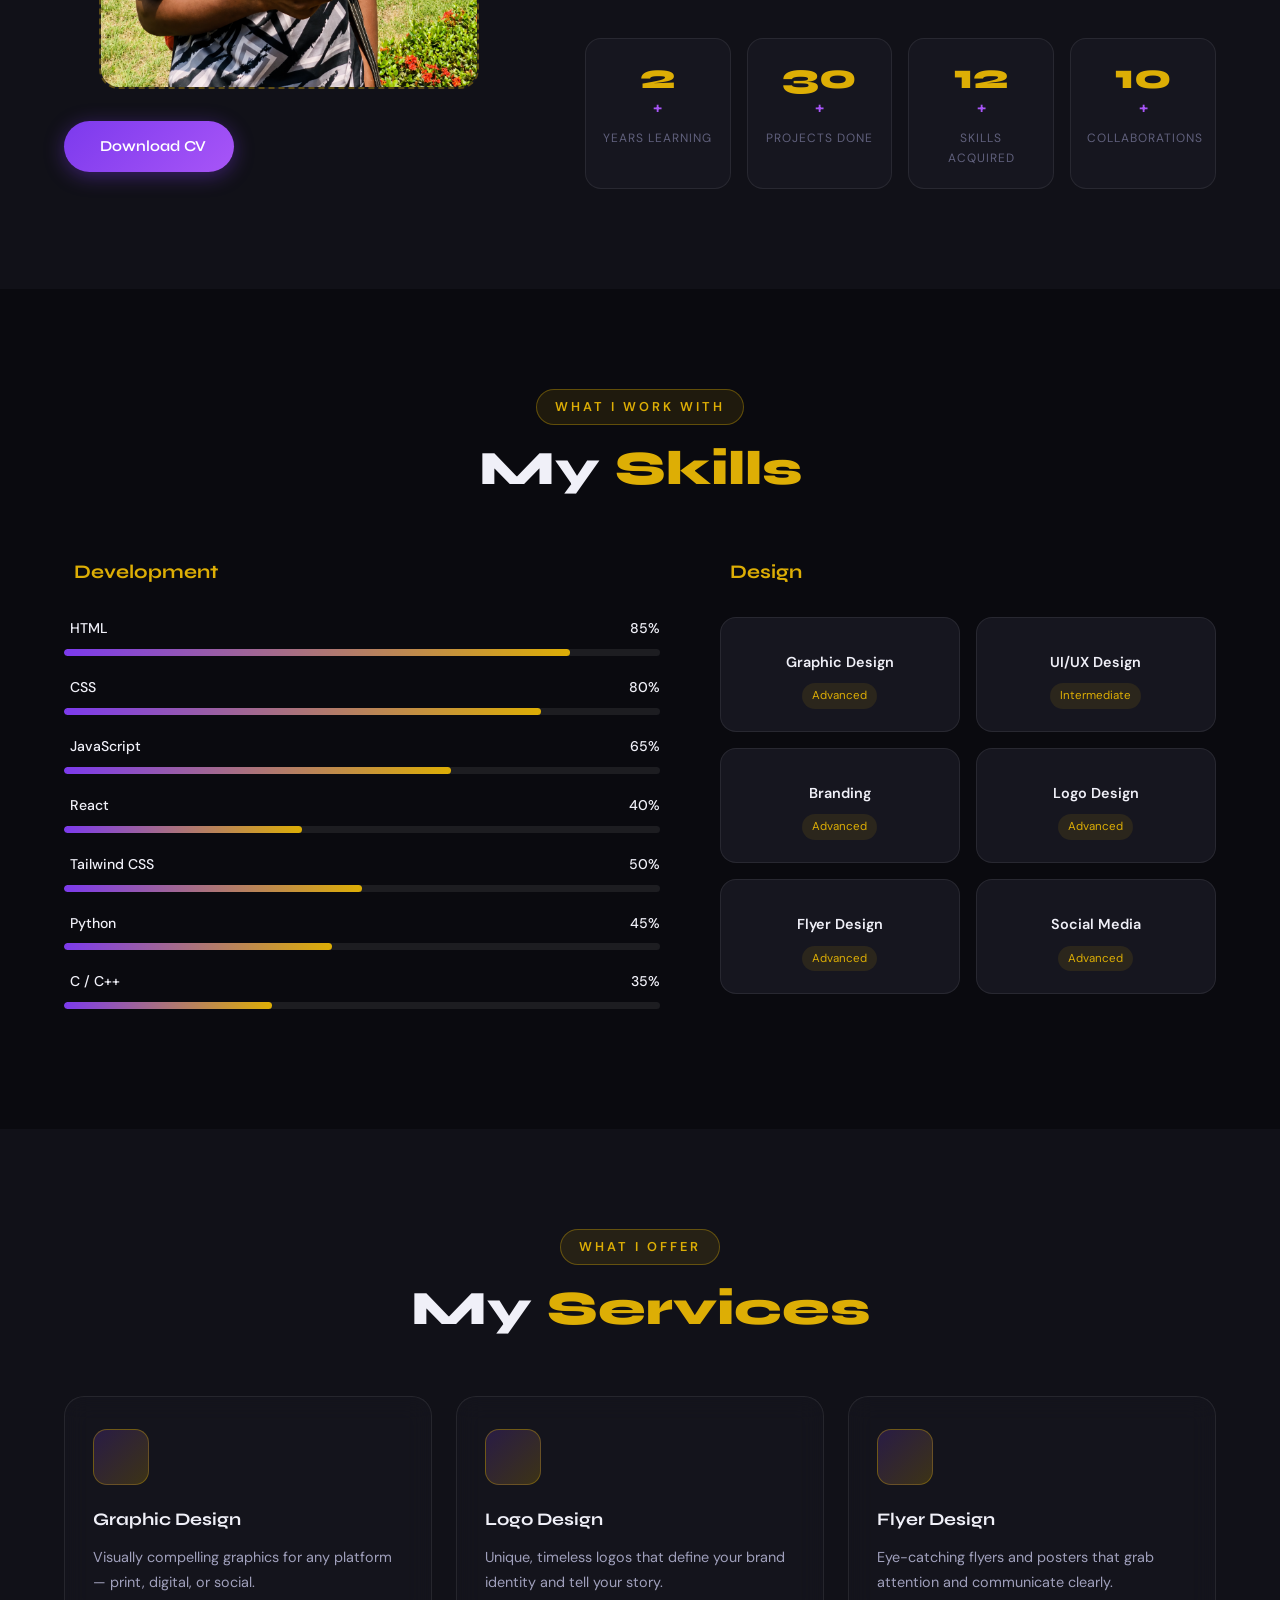
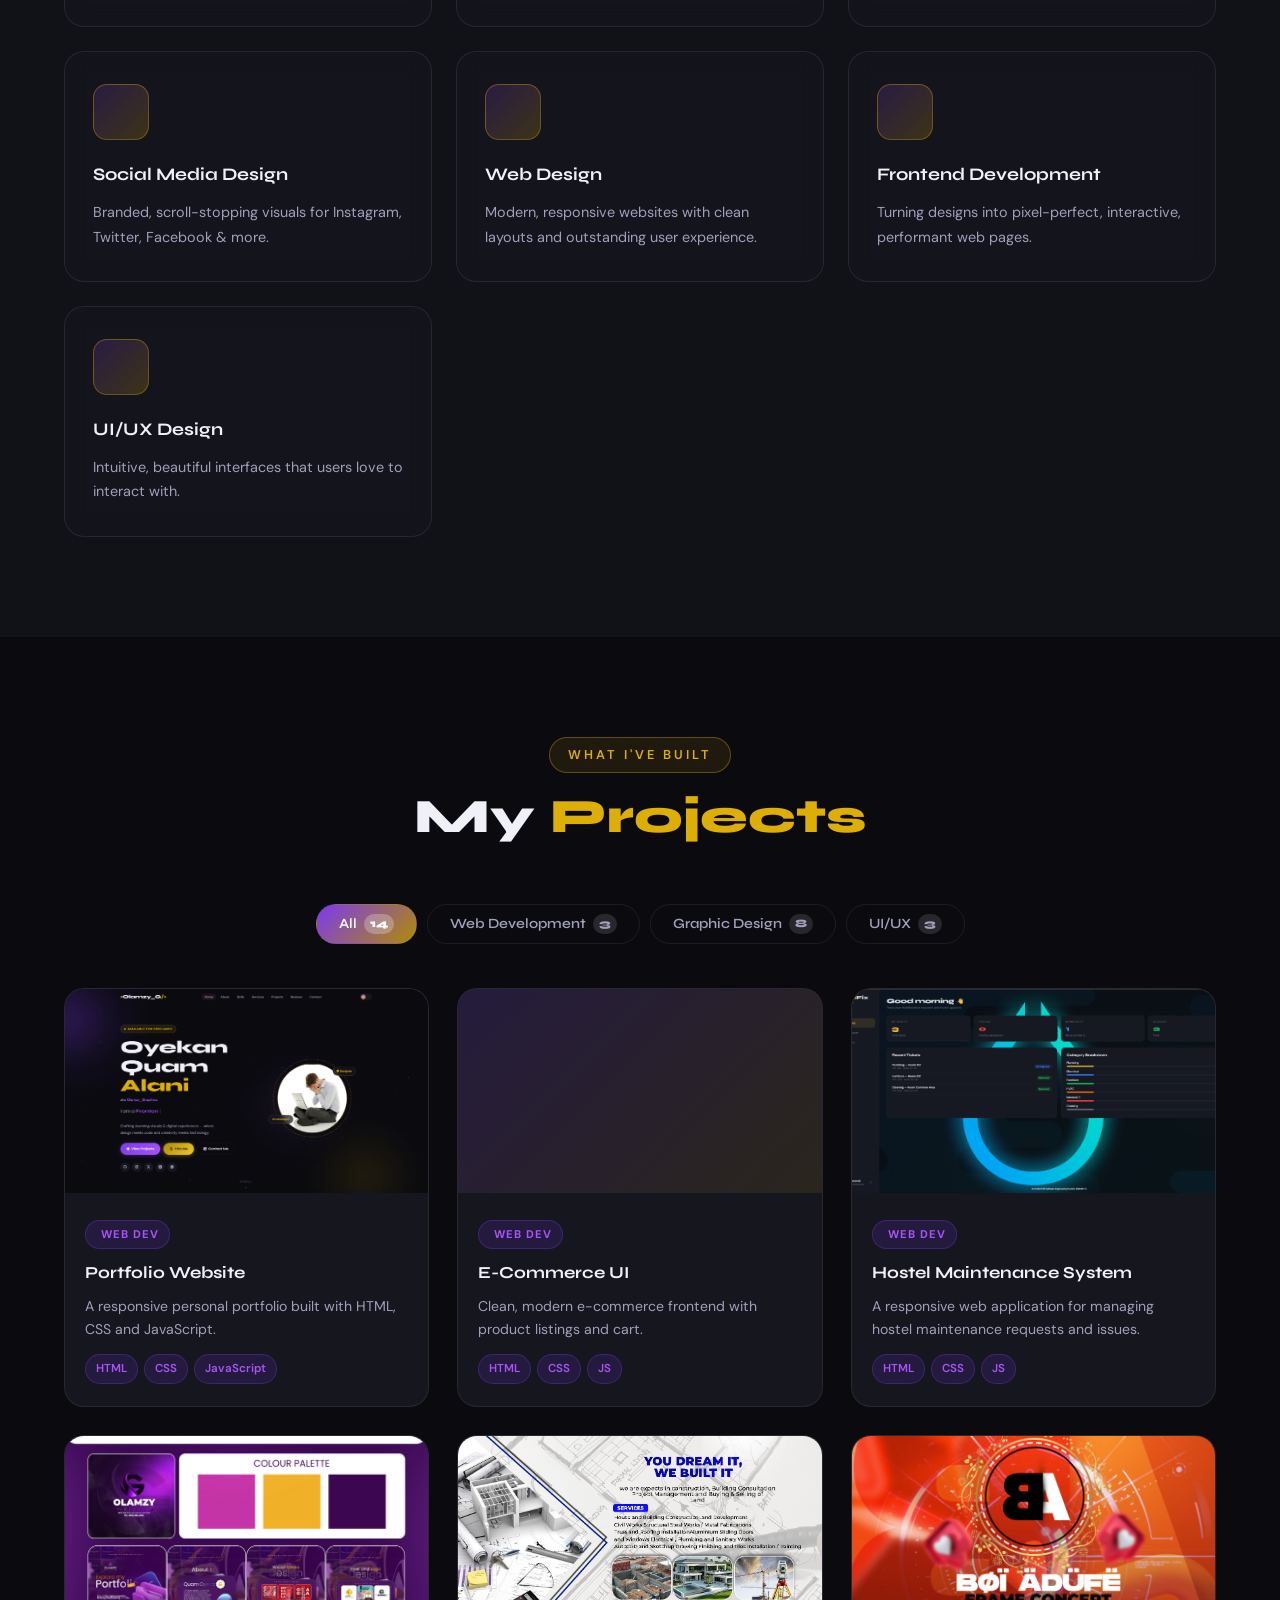
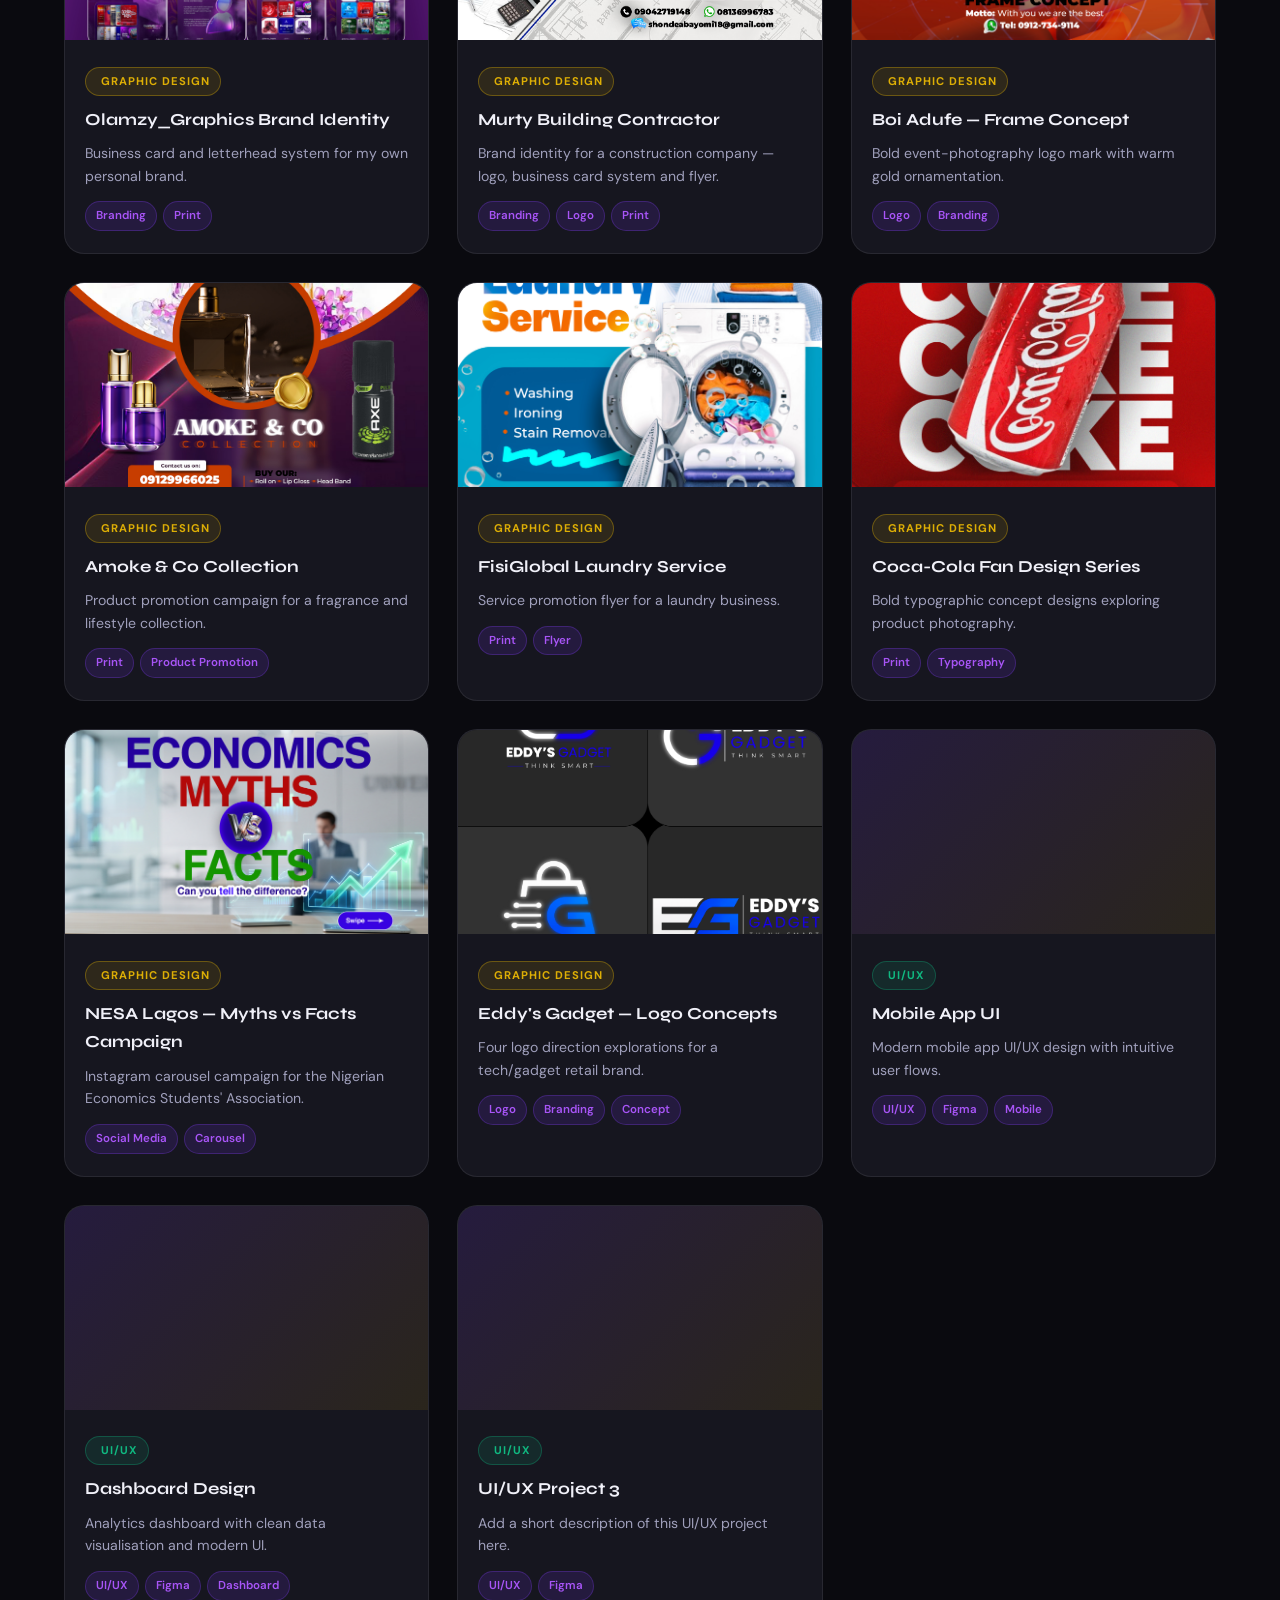
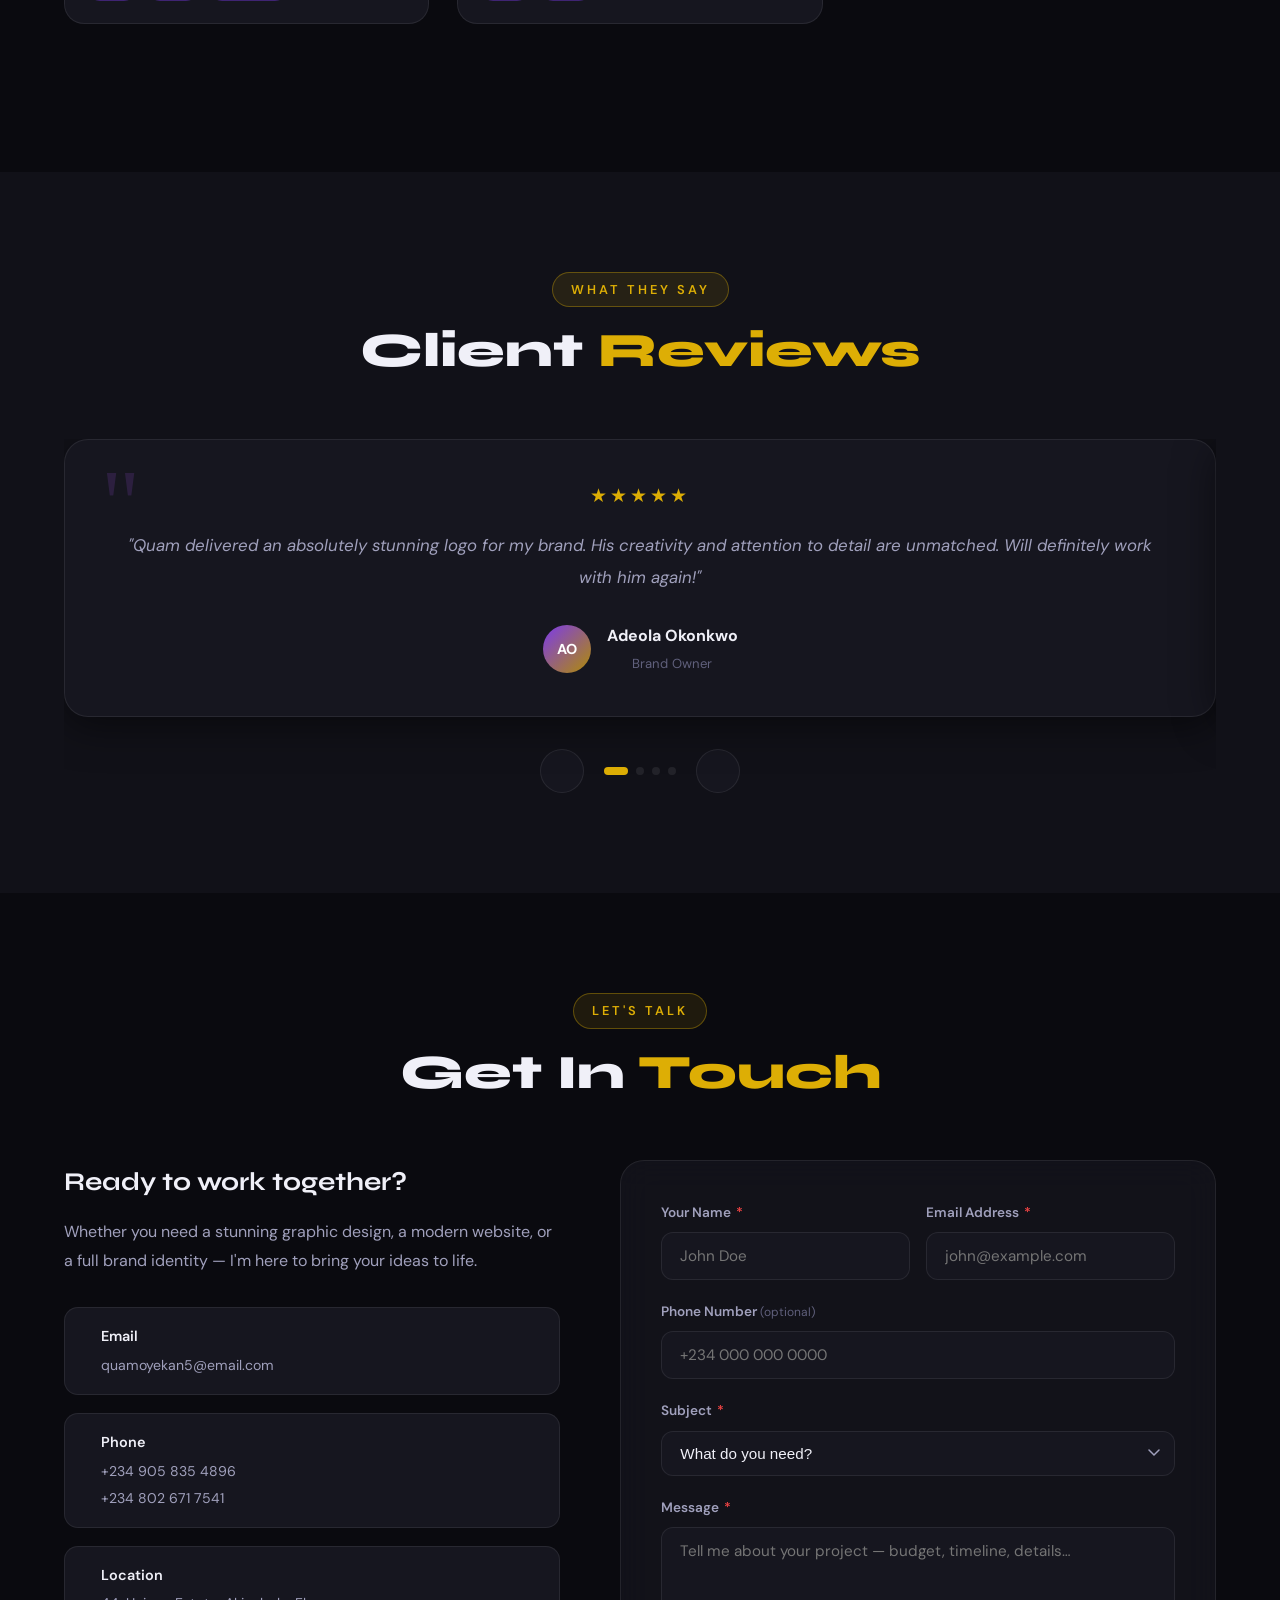
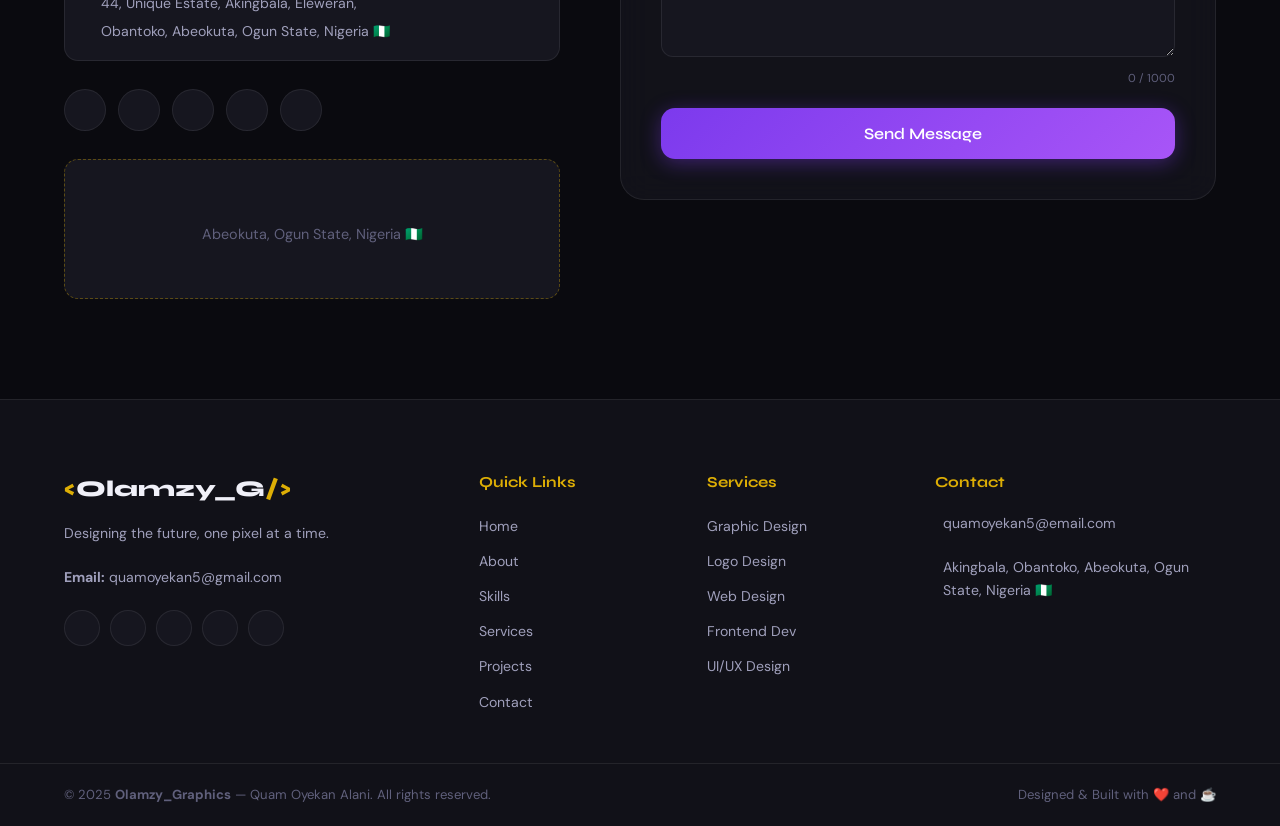
==== commit 063c4a3d: "Update projects gallery, add CV and resume, remove design gallery" ====
--- a/index.html
+++ b/index.html
@@ -3,14 +3,13 @@
   <head>
     <meta charset="UTF-8" />
     <meta name="viewport" content="width=device-width, initial-scale=1.0" />
-    <link rel="icon" href="Logo icon.jpg">
+    <link rel="icon" href="Logo icon.jpg" />
     <title>Olamzy_Graphics | Quam Oyekan Alani</title>
     <meta
       name="description"
       content="Portfolio of Quam Oyekan Alani – Graphic Designer, Frontend Developer & Web Developer."
     />
 
-    <!-- Google Fonts: Clash Display + DM Sans -->
     <link rel="preconnect" href="https://fonts.googleapis.com" />
     <link rel="preconnect" href="https://fonts.gstatic.com" crossorigin />
     <link
@@ -18,19 +17,14 @@
       rel="stylesheet"
     />
 
-    <!-- Remix Icons -->
     <link
       href="https://cdn.jsdelivr.net/npm/remixicon@4.2.0/fonts/remixicon.css"
       rel="stylesheet"
     />
 
-    <!-- Stylesheet -->
     <link rel="stylesheet" href="style.css" />
   </head>
   <body>
-    <!-- ═══════════════════════════════════════
-       PAGE LOADER
-  ═══════════════════════════════════════ -->
     <div id="loader" class="loader">
       <div class="loader-inner">
         <div class="loader-logo">OG</div>
@@ -39,19 +33,9 @@
       </div>
     </div>
 
-    <!-- ═══════════════════════════════════════
-       CURSOR GLOW
-  ═══════════════════════════════════════ -->
     <div class="cursor-glow" id="cursorGlow"></div>
-
-    <!-- ═══════════════════════════════════════
-       SCROLL PROGRESS
-  ═══════════════════════════════════════ -->
     <div class="scroll-progress" id="scrollProgress"></div>
 
-    <!-- ═══════════════════════════════════════
-       NAVBAR
-  ═══════════════════════════════════════ -->
     <nav class="navbar" id="navbar">
       <div class="nav-container">
         <a href="#home" class="nav-logo">
@@ -72,7 +56,6 @@
         </ul>
 
         <div class="nav-actions">
-          <!-- Theme Toggle -->
           <button
             class="theme-toggle"
             id="themeToggle"
@@ -85,7 +68,6 @@
               </span>
             </span>
           </button>
-          <!-- Hamburger -->
           <button class="hamburger" id="hamburger" aria-label="Menu">
             <span></span><span></span><span></span>
           </button>
@@ -93,20 +75,14 @@
       </div>
     </nav>
 
-    <!-- ═══════════════════════════════════════
-       SECTION 1: HERO
-  ═══════════════════════════════════════ -->
     <section class="hero" id="home">
-      <!-- Particles canvas -->
       <canvas id="particlesCanvas"></canvas>
 
-      <!-- Decorative blobs -->
       <div class="hero-blob blob-1"></div>
       <div class="hero-blob blob-2"></div>
       <div class="hero-blob blob-3"></div>
 
       <div class="hero-container">
-        <!-- LEFT: Text -->
         <div class="hero-text" data-aos="fade-right">
           <div class="hero-badge">
             <span class="badge-dot"></span> Available for freelance
@@ -117,7 +93,6 @@
           </h1>
           <div class="hero-brand">aka <strong>Olamzy_Graphics</strong></div>
 
-          <!-- Typing animation wrapper -->
           <div class="hero-roles">
             <span class="role-prefix">I am a </span>
             <span class="typing-text" id="typingText"></span>
@@ -142,7 +117,10 @@
           </div>
 
           <div class="hero-socials">
-            <a href="https://github.com/quamoyekan5-ux" class="social-icon" aria-label="GitHub"
+            <a
+              href="https://github.com/quamoyekan5-ux"
+              class="social-icon"
+              aria-label="GitHub"
               ><i class="ri-github-fill"></i
             ></a>
             <a
@@ -172,22 +150,18 @@
           </div>
         </div>
 
-        <!-- RIGHT: Profile image -->
         <div class="hero-image" data-aos="fade-left">
           <div class="profile-frame">
             <div class="profile-ring ring-1"></div>
             <div class="profile-ring ring-2"></div>
             <div class="profile-placeholder">
-              <!-- <div class="profile-initials">QA</div> -->
               <p class="profile-hint">
                 <img
                   src="Assets/02ffddc10a4d4a1bb51474264fbf6e9c.jpg"
                   alt="image"
                 />
               </p>
-              <!-- <p class="profile-hint">Add your photo here</p> -->
-            </div>
-            <!-- Floating badges -->
+            </div>
             <div class="float-badge badge-design">
               <i class="ri-palette-fill"></i> Designer
             </div>
@@ -198,16 +172,12 @@
         </div>
       </div>
 
-      <!-- Scroll indicator -->
       <a href="#about" class="scroll-indicator">
         <span>Scroll</span>
         <i class="ri-arrow-down-line"></i>
       </a>
     </section>
 
-    <!-- ═══════════════════════════════════════
-       SECTION 2: ABOUT
-  ═══════════════════════════════════════ -->
     <section class="about section" id="about">
       <div class="container">
         <div class="section-header" data-aos="fade-up">
@@ -216,26 +186,33 @@
         </div>
 
         <div class="about-grid">
-          <!-- Image side -->
           <div class="about-image" data-aos="fade-right">
             <div class="about-img-frame">
               <div>
                 <img
                   class="about-img-placeholder"
-                  src="Assets/Quam.jpg.jpeg"
+                  src="Assets/Quam.jpg.png"
                   alt=""
                 />
-                <!-- <i class="ri-user-smile-line"></i> -->
                 <span><img src="" alt="" /></span>
               </div>
               <div class="about-img-decoration"></div>
             </div>
-            <a href="#" class="btn btn-primary download-cv" download>
+            <!--
+              CV DOWNLOAD LINK — replace "Quam-Oyekan-Alani-CV.pdf" with
+              the exact filename of your CV once you add it to the project
+              folder (same level as index.html), e.g.
+              href="Assets/Quam-Oyekan-Alani-CV.pdf" if you place it in Assets/
+            -->
+            <a
+              href="Assets/Oyekan Quam Alani - CV.pdf"
+              class="btn btn-primary download-cv"
+              download
+            >
               <i class="ri-download-cloud-2-line"></i> Download CV
             </a>
           </div>
 
-          <!-- Text side -->
           <div class="about-content" data-aos="fade-left">
             <h3 class="about-heading">A Creative Who Codes &amp; Designs</h3>
             <p>
@@ -260,7 +237,6 @@
               idea from concept to pixel-perfect, fully functioning reality.
             </p>
 
-            <!-- Stats grid -->
             <div class="stats-grid">
               <div class="stat-card" data-aos="zoom-in" data-aos-delay="100">
                 <span class="stat-number" data-count="2">0</span
@@ -288,9 +264,6 @@
       </div>
     </section>
 
-    <!-- ═══════════════════════════════════════
-       SECTION 3: SKILLS
-  ═══════════════════════════════════════ -->
     <section class="skills section" id="skills">
       <div class="container">
         <div class="section-header" data-aos="fade-up">
@@ -301,7 +274,6 @@
         </div>
 
         <div class="skills-categories">
-          <!-- Dev Skills -->
           <div class="skills-group" data-aos="fade-up" data-aos-delay="100">
             <h3 class="skills-group-title">
               <i class="ri-code-box-line"></i> Development
@@ -391,40 +363,33 @@
             </div>
           </div>
 
-          <!-- Design Skills -->
           <div class="skills-group" data-aos="fade-up" data-aos-delay="200">
             <h3 class="skills-group-title">
               <i class="ri-magic-fill"></i> Design
             </h3>
             <div class="skill-cards">
               <div class="skill-card" data-aos="flip-left" data-aos-delay="100">
-                <i class="ri-palette-2-fill"></i>
-                <span>Graphic Design</span>
+                <i class="ri-palette-2-fill"></i><span>Graphic Design</span>
                 <div class="skill-level">Advanced</div>
               </div>
               <div class="skill-card" data-aos="flip-left" data-aos-delay="150">
-                <i class="ri-pen-nib-fill"></i>
-                <span>UI/UX Design</span>
+                <i class="ri-pen-nib-fill"></i><span>UI/UX Design</span>
                 <div class="skill-level">Intermediate</div>
               </div>
               <div class="skill-card" data-aos="flip-left" data-aos-delay="200">
-                <i class="ri-mark-pen-fill"></i>
-                <span>Branding</span>
+                <i class="ri-mark-pen-fill"></i><span>Branding</span>
                 <div class="skill-level">Advanced</div>
               </div>
               <div class="skill-card" data-aos="flip-left" data-aos-delay="250">
-                <i class="ri-image-2-fill"></i>
-                <span>Logo Design</span>
+                <i class="ri-image-2-fill"></i><span>Logo Design</span>
                 <div class="skill-level">Advanced</div>
               </div>
               <div class="skill-card" data-aos="flip-left" data-aos-delay="300">
-                <i class="ri-layout-fill"></i>
-                <span>Flyer Design</span>
+                <i class="ri-layout-fill"></i><span>Flyer Design</span>
                 <div class="skill-level">Advanced</div>
               </div>
               <div class="skill-card" data-aos="flip-left" data-aos-delay="350">
-                <i class="ri-smartphone-fill"></i>
-                <span>Social Media</span>
+                <i class="ri-smartphone-fill"></i><span>Social Media</span>
                 <div class="skill-level">Advanced</div>
               </div>
             </div>
@@ -433,9 +398,6 @@
       </div>
     </section>
 
-    <!-- ═══════════════════════════════════════
-       SECTION 4: SERVICES
-  ═══════════════════════════════════════ -->
     <section class="services section" id="services">
       <div class="container">
         <div class="section-header" data-aos="fade-up">
@@ -504,122 +466,10 @@
             </p>
           </div>
         </div>
-
-        <!-- Design Gallery Placeholders -->
-        <div class="gallery-section" data-aos="fade-up">
-          <h3 class="gallery-title">
-            Design <span class="gold-text">Gallery</span>
-          </h3>
-          <p class="gallery-subtitle">
-            Insert your designs below — click any card to upload.
-          </p>
-          <div class="gallery-grid">
-            <!-- 6 upload placeholders -->
-            <div
-              class="gallery-card"
-              onclick="this.querySelector('input').click()"
-            >
-              <input
-                type="file"
-                accept="image/*"
-                class="gallery-input"
-                onchange="loadGalleryImage(event, this)"
-              />
-              <div class="gallery-placeholder">
-                <i class="ri-add-circle-line"></i>
-                <span>Upload Design Here</span>
-                <small>PNG / JPG / SVG</small>
-              </div>
-              <img class="gallery-img" src="" alt="Design preview" />
-            </div>
-            <div
-              class="gallery-card"
-              onclick="this.querySelector('input').click()"
-            >
-              <input
-                type="file"
-                accept="image/*"
-                class="gallery-input"
-                onchange="loadGalleryImage(event, this)"
-              />
-              <div class="gallery-placeholder">
-                <i class="ri-add-circle-line"></i><span>Upload Design Here</span
-                ><small>PNG / JPG / SVG</small>
-              </div>
-              <img class="gallery-img" src="" alt="" />
-            </div>
-            <div
-              class="gallery-card"
-              onclick="this.querySelector('input').click()"
-            >
-              <input
-                type="file"
-                accept="image/*"
-                class="gallery-input"
-                onchange="loadGalleryImage(event, this)"
-              />
-              <div class="gallery-placeholder">
-                <i class="ri-add-circle-line"></i><span>Upload Design Here</span
-                ><small>PNG / JPG / SVG</small>
-              </div>
-              <img class="gallery-img" src="" alt="" />
-            </div>
-            <div
-              class="gallery-card"
-              onclick="this.querySelector('input').click()"
-            >
-              <input
-                type="file"
-                accept="image/*"
-                class="gallery-input"
-                onchange="loadGalleryImage(event, this)"
-              />
-              <div class="gallery-placeholder">
-                <i class="ri-add-circle-line"></i><span>Upload Design Here</span
-                ><small>PNG / JPG / SVG</small>
-              </div>
-              <img class="gallery-img" src="" alt="" />
-            </div>
-            <div
-              class="gallery-card"
-              onclick="this.querySelector('input').click()"
-            >
-              <input
-                type="file"
-                accept="image/*"
-                class="gallery-input"
-                onchange="loadGalleryImage(event, this)"
-              />
-              <div class="gallery-placeholder">
-                <i class="ri-add-circle-line"></i><span>Upload Design Here</span
-                ><small>PNG / JPG / SVG</small>
-              </div>
-              <img class="gallery-img" src="" alt="" />
-            </div>
-            <div
-              class="gallery-card"
-              onclick="this.querySelector('input').click()"
-            >
-              <input
-                type="file"
-                accept="image/*"
-                class="gallery-input"
-                onchange="loadGalleryImage(event, this)"
-              />
-              <div class="gallery-placeholder">
-                <i class="ri-add-circle-line"></i><span>Upload Design Here</span
-                ><small>PNG / JPG / SVG</small>
-              </div>
-              <img class="gallery-img" src="" alt="" />
-            </div>
-          </div>
-        </div>
+        <!-- Design Gallery section removed as requested -->
       </div>
     </section>
 
-    <!-- ═══════════════════════════════════════
-       SECTION 5: PROJECTS
-  ═══════════════════════════════════════ -->
     <section class="projects section" id="projects">
       <div class="container">
         <div class="section-header" data-aos="fade-up">
@@ -629,18 +479,24 @@
           </h2>
         </div>
 
-        <!-- Filter tabs -->
         <div class="filter-tabs" data-aos="fade-up">
-          <button class="filter-btn active" data-filter="all">All</button>
-          <button class="filter-btn" data-filter="web">Web Development</button>
+          <button class="filter-btn active" data-filter="all">
+            All <span class="filter-count" id="count-all"></span>
+          </button>
+          <button class="filter-btn" data-filter="web">
+            Web Development <span class="filter-count" id="count-web"></span>
+          </button>
           <button class="filter-btn" data-filter="design">
-            Graphic Design
+            Graphic Design <span class="filter-count" id="count-design"></span>
           </button>
-          <button class="filter-btn" data-filter="uiux">UI/UX</button>
+          <button class="filter-btn" data-filter="uiux">
+            UI/UX <span class="filter-count" id="count-uiux"></span>
+          </button>
         </div>
 
         <div class="projects-grid" id="projectsGrid">
-          <!-- Project Card 1 -->
+          <!-- ══════════════════ CATEGORY A — WEB DEVELOPMENT (3 templates) ══════════════════ -->
+
           <div
             class="project-card"
             data-category="web"
@@ -648,19 +504,51 @@
             data-aos-delay="100"
           >
             <div class="project-img-wrap">
-              <div class="project-img-placeholder">
+              <!-- Replace src="" e.g. src="Assets/portfolio-website.png" -->
+              <img
+                src="Assets/projects/Screenshot 2026-09-07 150129.png"
+                alt="Portfolio Website Screenshot"
+                class="project-real-img"
+                onerror="
+                  this.style.display = 'none';
+                  this.nextElementSibling.style.display = 'flex';
+                "
+              />
+              <div class="project-img-placeholder" style="display: none">
                 <i class="ri-window-fill"></i>
               </div>
               <div class="project-overlay">
-                <a href="#" class="btn btn-sm btn-primary"
+                <a
+                  href="https://adorable-salamander-127ba3.netlify.app/"
+                  class="btn btn-sm btn-primary"
+                  target="_blank"
                   ><i class="ri-external-link-line"></i> Live Demo</a
                 >
-                <a href="#" class="btn btn-sm btn-ghost"
+                <a
+                  href="https://github.com/quamoyekan5-ux/personal-portfolio"
+                  class="btn btn-sm btn-ghost"
+                  target="_blank"
                   ><i class="ri-github-fill"></i> GitHub</a
                 >
+                <button
+                  class="btn btn-sm btn-preview-img"
+                  onclick="openProjectModal(this)"
+                  data-title="Portfolio Website"
+                  data-desc="A responsive personal portfolio built with HTML, CSS and JavaScript."
+                  data-tags="HTML,CSS,JavaScript"
+                  data-imgs="Assets/projects/Screenshot 2026-09-07 150129.png, 
+                  Assets/projects/Screenshot 2026-09-07 155140.png, Assets/projects/Screenshot 2026-09-07 155200.png, 
+                  Assets/projects/Screenshot 2026-09-07 155223.png, Assets/projects/Screenshot 2026-09-07 155239.png, 
+                  Assets/projects/Screenshot 2026-09-07 155302.png, Assets/projects/Screenshot 2026-09-07 155330.png"
+                >
+                  <i class="ri-fullscreen-line"></i> Preview
+                </button>
               </div>
             </div>
             <div class="project-info">
+              <div class="project-category-badge web-badge">
+                <i class="ri-code-s-slash-fill"></i> Web Dev
+              </div>
               <h3>Portfolio Website</h3>
               <p>
                 A responsive personal portfolio built with HTML, CSS and
@@ -672,82 +560,49 @@
             </div>
           </div>
 
-          <!-- Project Card 2 -->
-          <div
-            class="project-card"
-            data-category="design"
-            data-aos="fade-up"
-            data-aos-delay="150"
-          >
-            <div class="project-img-wrap">
-              <div class="project-img-placeholder">
-                <i class="ri-brush-fill"></i>
-              </div>
-              <div class="project-overlay">
-                <a href="#" class="btn btn-sm btn-primary"
-                  ><i class="ri-eye-line"></i> View</a
-                >
-              </div>
-            </div>
-            <div class="project-info">
-              <h3>Brand Identity Kit</h3>
-              <p>
-                Full brand identity including logo, colour palette, and brand
-                guidelines.
-              </p>
-              <div class="project-tags">
-                <span>Branding</span><span>Logo</span><span>Print</span>
-              </div>
-            </div>
-          </div>
-
-          <!-- Project Card 3 -->
-          <div
-            class="project-card"
-            data-category="uiux"
-            data-aos="fade-up"
-            data-aos-delay="200"
-          >
-            <div class="project-img-wrap">
-              <div class="project-img-placeholder">
-                <i class="ri-smartphone-fill"></i>
-              </div>
-              <div class="project-overlay">
-                <a href="#" class="btn btn-sm btn-primary"
-                  ><i class="ri-eye-line"></i> Prototype</a
-                >
-              </div>
-            </div>
-            <div class="project-info">
-              <h3>Mobile App UI</h3>
-              <p>Modern mobile app UI/UX design with intuitive user flows.</p>
-              <div class="project-tags">
-                <span>UI/UX</span><span>Figma</span><span>Mobile</span>
-              </div>
-            </div>
-          </div>
-
-          <!-- Project Card 4 -->
           <div
             class="project-card"
             data-category="web"
             data-aos="fade-up"
-            data-aos-delay="250"
+            data-aos-delay="150"
           >
             <div class="project-img-wrap">
-              <div class="project-img-placeholder">
+              <!-- Replace src="" e.g. src="Assets/ecommerce-ui.png" -->
+              <img
+                src=""
+                alt="E-Commerce UI Screenshot"
+                class="project-real-img"
+                onerror="
+                  this.style.display = 'none';
+                  this.nextElementSibling.style.display = 'flex';
+                "
+              />
+              <div class="project-img-placeholder" style="display: none">
                 <i class="ri-shopping-cart-fill"></i>
               </div>
               <div class="project-overlay">
-                <a href="#" class="btn btn-sm btn-primary"
+                <a href="#" class="btn btn-sm btn-primary" target="_blank"
                   ><i class="ri-external-link-line"></i> Live Demo</a
                 >
-                <a href="#" class="btn btn-sm btn-ghost"
+                <a href="#" class="btn btn-sm btn-ghost" target="_blank"
                   ><i class="ri-github-fill"></i> GitHub</a
                 >
+                <button
+                  class="btn btn-sm btn-preview-img"
+                  onclick="openProjectModal(this)"
+                  data-title="E-Commerce UI"
+                  data-desc="Clean, modern e-commerce frontend with product listings and cart."
+                  data-tags="HTML,CSS,JS"
+                  data-imgs="Assets/ecommerce-ui.png"
+                >
+                  <i class="ri-fullscreen-line"></i> Preview
+                </button>
               </div>
             </div>
             <div class="project-info">
+              <div class="project-category-badge web-badge">
+                <i class="ri-code-s-slash-fill"></i> Web Dev
+              </div>
               <h3>E-Commerce UI</h3>
               <p>
                 Clean, modern e-commerce frontend with product listings and
@@ -759,7 +614,279 @@
             </div>
           </div>
 
-          <!-- Project Card 5 -->
+          <div
+            class="project-card"
+            data-category="web"
+            data-aos="fade-up"
+            data-aos-delay="200"
+          >
+            <div class="project-img-wrap">
+              <!-- Replace src="" e.g. src="Assets/web-project-3.png" -->
+              <img
+                src="Assets/projects/Screenshot 2026-09-07 160228.png"
+                alt="Web Project 3 Screenshot"
+                class="project-real-img"
+                onerror="
+                  this.style.display = 'none';
+                  this.nextElementSibling.style.display = 'flex';
+                "
+              />
+              <div class="project-img-placeholder" style="display: none">
+                <i class="ri-layout-4-fill"></i>
+              </div>
+              <div class="project-overlay">
+                <a href="#" class="btn btn-sm btn-primary" target="_blank"
+                  ><i class="ri-external-link-line"></i> Live Demo</a
+                >
+                <a
+                  href="https://github.com/quamoyekan5-ux/Hostel-Maintenance-System"
+                  class="btn btn-sm btn-ghost"
+                  target="_blank"
+                  ><i class="ri-github-fill"></i> GitHub</a
+                >
+                <button
+                  class="btn btn-sm btn-preview-img"
+                  onclick="openProjectModal(this)"
+                  data-title="Hostel Maintenance System"
+                  data-desc="A responsive web application for managing hostel maintenance requests and issues."
+                  data-tags="HTML,CSS,JS"
+                  data-imgs="Assets/projects/Screenshot 2026-09-07 160228.png"
+                >
+                  <i class="ri-fullscreen-line"></i> Preview
+                </button>
+              </div>
+            </div>
+            <div class="project-info">
+              <div class="project-category-badge web-badge">
+                <i class="ri-code-s-slash-fill"></i> Web Dev
+              </div>
+              <h3>Hostel Maintenance System</h3>
+              <p>A responsive web application for managing hostel maintenance requests and issues.</p>
+              <div class="project-tags">
+                <span>HTML</span><span>CSS</span><span>JS</span>
+              </div>
+            </div>
+          </div>
+
+          <!-- ══════════════════ CATEGORY B — GRAPHIC DESIGN (8 projects, real assets) ══════════════════ -->
+
+          <div
+            class="project-card"
+            data-category="design"
+            data-aos="fade-up"
+            data-aos-delay="100"
+          >
+            <div class="project-img-wrap">
+              <img
+                src="Assets/projects/MoodBoard Design.jpg"
+                alt="Olamzy Graphics Brand Identity"
+                class="project-real-img"
+                onerror="
+                  this.style.display = 'none';
+                  this.nextElementSibling.style.display = 'flex';
+                "
+              />
+              <div class="project-img-placeholder" style="display: none">
+                <i class="ri-brush-fill"></i>
+              </div>
+              <div class="project-overlay">
+                <a
+                  href="https://drive.google.com/drive/folders/1IZemJNkuohPK7Kf9rKtPFUT6h0EjRtJp?usp=drive_link"
+                  class="btn btn-sm btn-primary"
+                  target="_blank"
+                  ><i class="ri-eye-line"></i> View Full</a
+                >
+                <button
+                  class="btn btn-sm btn-preview-img"
+                  onclick="openProjectModal(this)"
+                  data-title="Olamzy_Graphics Brand Identity"
+                  data-desc="Personal brand identity for Olamzy_Graphics — business card and letterhead system in a 
+                  clean teal and dark palette."
+                  data-tags="Branding,Print,Business Card"
+                  data-imgs="Assets/projects/Portfolio Design.jpg, Assets/projects/About Me.jpg, 
+                  Assets/projects/Flyer Design.jpg, Assets/projects/Social Media Design.jpg, 
+                  Assets/projects/Unclassified Design.jpg, Assets/projects/Connect Design.jpg, 
+                  Assets/projects/Thanks Design.jpg"
+                >
+                  <i class="ri-fullscreen-line"></i> Preview
+                </button>
+              </div>
+            </div>
+            <div class="project-info">
+              <div class="project-category-badge design-badge">
+                <i class="ri-palette-fill"></i> Graphic Design
+              </div>
+              <h3>Olamzy_Graphics Brand Identity</h3>
+              <p>
+                Business card and letterhead system for my own personal brand.
+              </p>
+              <div class="project-tags">
+                <span>Branding</span><span>Print</span>
+              </div>
+            </div>
+          </div>
+
+          <div
+            class="project-card"
+            data-category="design"
+            data-aos="fade-up"
+            data-aos-delay="150"
+          >
+            <div class="project-img-wrap">
+              <img
+                src="Assets/projects/Murty Business Back card.jpg"
+                alt="Murty Building Contractor Brand Identity"
+                class="project-real-img"
+                onerror="
+                  this.style.display = 'none';
+                  this.nextElementSibling.style.display = 'flex';
+                "
+              />
+              <div class="project-img-placeholder" style="display: none">
+                <i class="ri-building-fill"></i>
+              </div>
+              <div class="project-overlay">
+                <a
+                  href="Assets/projects/Murty Business Back card.jpg"
+                  class="btn btn-sm btn-primary"
+                  target="_blank"
+                  ><i class="ri-eye-line"></i> View Full</a
+                >
+                <button
+                  class="btn btn-sm btn-preview-img"
+                  onclick="openProjectModal(this)"
+                  data-title="Murty Building Contractor"
+                  data-desc="Confident brand identity for a construction & building consultation company — 
+                  logo mark, business card system and service flyer."
+                  data-tags="Branding,Logo,Print"
+                  data-imgs="Assets/projects/Murty Business Back card.jpg, Assets/projects/Murty Business Front card.jpg"
+                >
+                  <i class="ri-fullscreen-line"></i> Preview
+                </button>
+              </div>
+            </div>
+            <div class="project-info">
+              <div class="project-category-badge design-badge">
+                <i class="ri-palette-fill"></i> Graphic Design
+              </div>
+              <h3>Murty Building Contractor</h3>
+              <p>
+                Brand identity for a construction company — logo, business card
+                system and flyer.
+              </p>
+              <div class="project-tags">
+                <span>Branding</span><span>Logo</span><span>Print</span>
+              </div>
+            </div>
+          </div>
+
+          <div
+            class="project-card"
+            data-category="design"
+            data-aos="fade-up"
+            data-aos-delay="200"
+          >
+            <div class="project-img-wrap">
+              <img
+                src="Assets/projects/Boi Adufe Design.jpg"
+                alt="Boi Adufe Frame Concept Logo"
+                class="project-real-img"
+                onerror="
+                  this.style.display = 'none';
+                  this.nextElementSibling.style.display = 'flex';
+                "
+              />
+              <div class="project-img-placeholder" style="display: none">
+                <i class="ri-image-2-fill"></i>
+              </div>
+              <div class="project-overlay">
+                <a
+                  href="Assets/projects/Boi Adufe Design.jpg"
+                  class="btn btn-sm btn-primary"
+                  target="_blank"
+                  ><i class="ri-eye-line"></i> View Full</a
+                >
+                <button
+                  class="btn btn-sm btn-preview-img"
+                  onclick="openProjectModal(this)"
+                  data-title="Boi Adufe — Frame Concept"
+                  data-desc="Bold event-photography logo built around a striking monogram with warm gold ornamentation — 
+                  designed to feel celebratory and premium."
+                  data-tags="Logo,Branding"
+                  data-imgs="Assets/projects/Boi Adufe Design.jpg"
+                >
+                  <i class="ri-fullscreen-line"></i> Preview
+                </button>
+              </div>
+            </div>
+            <div class="project-info">
+              <div class="project-category-badge design-badge">
+                <i class="ri-palette-fill"></i> Graphic Design
+              </div>
+              <h3>Boi Adufe — Frame Concept</h3>
+              <p>
+                Bold event-photography logo mark with warm gold ornamentation.
+              </p>
+              <div class="project-tags">
+                <span>Logo</span><span>Branding</span>
+              </div>
+            </div>
+          </div>
+
+          <div
+            class="project-card"
+            data-category="design"
+            data-aos="fade-up"
+            data-aos-delay="250"
+          >
+            <div class="project-img-wrap">
+              <img
+                src="Assets/projects/Amoke Collection Design.jpg"
+                alt="Amoke and Co Collection Flyer"
+                class="project-real-img"
+                onerror="
+                  this.style.display = 'none';
+                  this.nextElementSibling.style.display = 'flex';
+                "
+              />
+              <div class="project-img-placeholder" style="display: none">
+                <i class="ri-shopping-bag-fill"></i>
+              </div>
+              <div class="project-overlay">
+                <a
+                  href="Assets/projects/Amoke Collection Design.jpg"
+                  class="btn btn-sm btn-primary"
+                  target="_blank"
+                  ><i class="ri-eye-line"></i> View Full</a
+                >
+                <button
+                  class="btn btn-sm btn-preview-img"
+                  onclick="openProjectModal(this)"
+                  data-title="Amoke & Co Collection"
+                  data-desc="Product promotion campaign for a fragrance and lifestyle collection — 
+                  layered product photography with a soft floral backdrop."
+                  data-tags="Print,Product Promotion"
+                  data-imgs="Assets/projects/Amoke Collection Design.jpg"
+                >
+                  <i class="ri-fullscreen-line"></i> Preview
+                </button>
+              </div>
+            </div>
+            <div class="project-info">
+              <div class="project-category-badge design-badge">
+                <i class="ri-palette-fill"></i> Graphic Design
+              </div>
+              <h3>Amoke &amp; Co Collection</h3>
+              <p>
+                Product promotion campaign for a fragrance and lifestyle
+                collection.
+              </p>
+              <div class="project-tags">
+                <span>Print</span><span>Product Promotion</span>
+              </div>
+            </div>
+          </div>
+
           <div
             class="project-card"
             data-category="design"
@@ -767,45 +894,300 @@
             data-aos-delay="300"
           >
             <div class="project-img-wrap">
-              <div class="project-img-placeholder">
-                <i class="ri-coupon-fill"></i>
+              <img
+                src="Assets/projects/Fisiglobal Laundry servive.jpg"
+                alt="FisiGlobal Laundry Service Flyer"
+                class="project-real-img"
+                onerror="
+                  this.style.display = 'none';
+                  this.nextElementSibling.style.display = 'flex';
+                "
+              />
+              <div class="project-img-placeholder" style="display: none">
+                <i class="ri-t-shirt-fill"></i>
               </div>
               <div class="project-overlay">
-                <a href="#" class="btn btn-sm btn-primary"
-                  ><i class="ri-eye-line"></i> View</a
-                >
+                <a
+                  href="Assets/projects/Fisiglobal Laundry servive.jpg"
+                  class="btn btn-sm btn-primary"
+                  target="_blank"
+                  ><i class="ri-eye-line"></i> View Full</a
+                >
+                <button
+                  class="btn btn-sm btn-preview-img"
+                  onclick="openProjectModal(this)"
+                  data-title="FisiGlobal Laundry Service"
+                  data-desc="Service promotion flyer for a laundry business — washing, 
+                  ironing and stain removal, clearly presented with a clean blue palette."
+                  data-tags="Print,Flyer,Service"
+                  data-imgs="Assets/projects/Fisiglobal Laundry servive.jpg"
+                >
+                  <i class="ri-fullscreen-line"></i> Preview
+                </button>
               </div>
             </div>
             <div class="project-info">
-              <h3>Event Flyer Series</h3>
+              <div class="project-category-badge design-badge">
+                <i class="ri-palette-fill"></i> Graphic Design
+              </div>
+              <h3>FisiGlobal Laundry Service</h3>
+              <p>Service promotion flyer for a laundry business.</p>
+              <div class="project-tags">
+                <span>Print</span><span>Flyer</span>
+              </div>
+            </div>
+          </div>
+
+          <div
+            class="project-card"
+            data-category="design"
+            data-aos="fade-up"
+            data-aos-delay="350"
+          >
+            <div class="project-img-wrap">
+              <img
+                src="Assets/projects/Coke 1.jpg"
+                alt="Coca-Cola Fan Design Series"
+                class="project-real-img"
+                onerror="
+                  this.style.display = 'none';
+                  this.nextElementSibling.style.display = 'flex';
+                "
+              />
+              <div class="project-img-placeholder" style="display: none">
+                <i class="ri-drop-fill"></i>
+              </div>
+              <div class="project-overlay">
+                <a href="#" class="btn btn-sm btn-primary" target="_blank"
+                  ><i class="ri-eye-line"></i> View Full</a
+                >
+                <button
+                  class="btn btn-sm btn-preview-img"
+                  onclick="openProjectModal(this)"
+                  data-title="Coca-Cola Fan Design Series"
+                  data-desc="A series of bold typographic fan-art concept designs for Coca-Cola, 
+                  exploring product photography and dramatic red compositions."
+                  data-tags="Print,Typography,Concept"
+                  data-imgs="Assets/projects/Coke 1.jpg, Assets/projects/Coca cola 2.jpg, 
+                  Assets/projects/Coca cola 4.jpg, Assets/projects/Coca cola 5.jpg"
+                >
+                  <i class="ri-fullscreen-line"></i> Preview
+                </button>
+              </div>
+            </div>
+            <div class="project-info">
+              <div class="project-category-badge design-badge">
+                <i class="ri-palette-fill"></i> Graphic Design
+              </div>
+              <h3>Coca-Cola Fan Design Series</h3>
               <p>
-                Series of bold, vibrant event flyers for music and lifestyle
-                events.
+                Bold typographic concept designs exploring product photography.
               </p>
               <div class="project-tags">
-                <span>Print</span><span>Photoshop</span><span>Illustrator</span>
-              </div>
-            </div>
-          </div>
-
-          <!-- Project Card 6 -->
+                <span>Print</span><span>Typography</span>
+              </div>
+            </div>
+          </div>
+
+          <div
+            class="project-card"
+            data-category="design"
+            data-aos="fade-up"
+            data-aos-delay="400"
+          >
+            <div class="project-img-wrap">
+              <img
+                src="Assets/projects/Economic Slide 1.jpg"
+                alt="NESA Lagos Economics Myths vs Facts Campaign"
+                class="project-real-img"
+                onerror="
+                  this.style.display = 'none';
+                  this.nextElementSibling.style.display = 'flex';
+                "
+              />
+              <div class="project-img-placeholder" style="display: none">
+                <i class="ri-bar-chart-2-fill"></i>
+              </div>
+              <div class="project-overlay">
+                <a
+                  href="https://drive.google.com/drive/folders/1w3gCMUkT91nZdW4jNCdlj7FLQ8ZGM-4R?usp=drive_link"
+                  class="btn btn-sm btn-primary"
+                  target="_blank"
+                  ><i class="ri-eye-line"></i> View Full</a
+                >
+                <button
+                  class="btn btn-sm btn-preview-img"
+                  onclick="openProjectModal(this)"
+                  data-title="NESA Lagos — Myths vs Facts Campaign"
+                  data-desc="A multi-slide Instagram carousel campaign for the Nigerian Economics Students' 
+                  Association (Lagos Chapter) breaking down economics myths vs facts for students."
+                  data-tags="Social Media,Carousel,Education"
+                  data-imgs="Assets/projects/Economic Slide 1.jpg, Assets/projects/Economic Slide 2.jpg, 
+                  Assets/projects/Economic Slide 3.jpg, Assets/projects/Economic Slide 4.jpg"
+                >
+                  <i class="ri-fullscreen-line"></i> Preview
+                </button>
+              </div>
+            </div>
+            <div class="project-info">
+              <div class="project-category-badge design-badge">
+                <i class="ri-palette-fill"></i> Graphic Design
+              </div>
+              <h3>NESA Lagos — Myths vs Facts Campaign</h3>
+              <p>
+                Instagram carousel campaign for the Nigerian Economics Students'
+                Association.
+              </p>
+              <div class="project-tags">
+                <span>Social Media</span><span>Carousel</span>
+              </div>
+            </div>
+          </div>
+
+          <div
+            class="project-card"
+            data-category="design"
+            data-aos="fade-up"
+            data-aos-delay="450"
+          >
+            <div class="project-img-wrap">
+              <img
+                src="Assets/projects/Eddy's-Logo.jpg"
+                alt="Eddy's Gadget Logo Concepts"
+                class="project-real-img"
+                onerror="
+                  this.style.display = 'none';
+                  this.nextElementSibling.style.display = 'flex';
+                "
+              />
+              <div class="project-img-placeholder" style="display: none">
+                <i class="ri-flashlight-fill"></i>
+              </div>
+              <div class="project-overlay">
+                <a
+                  href="Assets/projects/Eddy's-Logo.jpg"
+                  class="btn btn-sm btn-primary"
+                  target="_blank"
+                  ><i class="ri-eye-line"></i> View Full</a
+                >
+                <button
+                  class="btn btn-sm btn-preview-img"
+                  onclick="openProjectModal(this)"
+                  data-title="Eddy's Gadget — Logo Concepts"
+                  data-desc="Five logo direction explorations for Eddy's Gadget, a tech/gadget retail brand — 
+                  monogram marks, a numeral motif and circuit-inspired iconography."
+                  data-tags="Logo,Branding,Concept"
+                  data-imgs="Assets/projects/Eddy's-Logo-1.png, Assets/projects/Eddy's-Logo-2.png, 
+                  Assets/projects/Eddy's-Logo-3.png, Assets/projects/Eddy's-Logo-5.png"
+                >
+                  <i class="ri-fullscreen-line"></i> Preview
+                </button>
+              </div>
+            </div>
+            <div class="project-info">
+              <div class="project-category-badge design-badge">
+                <i class="ri-palette-fill"></i> Graphic Design
+              </div>
+              <h3>Eddy's Gadget — Logo Concepts</h3>
+              <p>
+                Four logo direction explorations for a tech/gadget retail brand.
+              </p>
+              <div class="project-tags">
+                <span>Logo</span><span>Branding</span><span>Concept</span>
+              </div>
+            </div>
+          </div>
+
+          <!-- ══════════════════ CATEGORY C — UI/UX (3 templates) ══════════════════ -->
+
           <div
             class="project-card"
             data-category="uiux"
             data-aos="fade-up"
-            data-aos-delay="350"
+            data-aos-delay="100"
           >
             <div class="project-img-wrap">
-              <div class="project-img-placeholder">
+              <!-- Replace src="" e.g. src="Assets/mobile-app-ui.png" -->
+              <img
+                src=""
+                alt="Mobile App UI"
+                class="project-real-img"
+                onerror="
+                  this.style.display = 'none';
+                  this.nextElementSibling.style.display = 'flex';
+                "
+              />
+              <div class="project-img-placeholder" style="display: none">
+                <i class="ri-smartphone-fill"></i>
+              </div>
+              <div class="project-overlay">
+                <a href="#" class="btn btn-sm btn-primary" target="_blank"
+                  ><i class="ri-eye-line"></i> Prototype</a
+                >
+                <button
+                  class="btn btn-sm btn-preview-img"
+                  onclick="openProjectModal(this)"
+                  data-title="Mobile App UI"
+                  data-desc="Modern mobile app UI/UX design with intuitive user flows."
+                  data-tags="UI/UX,Figma,Mobile"
+                  data-imgs="Assets/mobile-app-ui.png"
+                >
+                  <i class="ri-fullscreen-line"></i> Preview
+                </button>
+              </div>
+            </div>
+            <div class="project-info">
+              <div class="project-category-badge uiux-badge">
+                <i class="ri-layout-fill"></i> UI/UX
+              </div>
+              <h3>Mobile App UI</h3>
+              <p>Modern mobile app UI/UX design with intuitive user flows.</p>
+              <div class="project-tags">
+                <span>UI/UX</span><span>Figma</span><span>Mobile</span>
+              </div>
+            </div>
+          </div>
+
+          <div
+            class="project-card"
+            data-category="uiux"
+            data-aos="fade-up"
+            data-aos-delay="150"
+          >
+            <div class="project-img-wrap">
+              <!-- Replace src="" e.g. src="Assets/dashboard-design.png" -->
+              <img
+                src=""
+                alt="Dashboard Design"
+                class="project-real-img"
+                onerror="
+                  this.style.display = 'none';
+                  this.nextElementSibling.style.display = 'flex';
+                "
+              />
+              <div class="project-img-placeholder" style="display: none">
                 <i class="ri-dashboard-fill"></i>
               </div>
               <div class="project-overlay">
-                <a href="#" class="btn btn-sm btn-primary"
+                <a href="#" class="btn btn-sm btn-primary" target="_blank"
                   ><i class="ri-eye-line"></i> Prototype</a
                 >
+                <button
+                  class="btn btn-sm btn-preview-img"
+                  onclick="openProjectModal(this)"
+                  data-title="Dashboard Design"
+                  data-desc="Analytics dashboard with clean data visualisation and modern UI."
+                  data-tags="UI/UX,Figma,Dashboard"
+                  data-imgs="Assets/dashboard-design.png"
+                >
+                  <i class="ri-fullscreen-line"></i> Preview
+                </button>
               </div>
             </div>
             <div class="project-info">
+              <div class="project-category-badge uiux-badge">
+                <i class="ri-layout-fill"></i> UI/UX
+              </div>
               <h3>Dashboard Design</h3>
               <p>
                 Analytics dashboard with clean data visualisation and modern UI.
@@ -815,13 +1197,115 @@
               </div>
             </div>
           </div>
+
+          <div
+            class="project-card"
+            data-category="uiux"
+            data-aos="fade-up"
+            data-aos-delay="200"
+          >
+            <div class="project-img-wrap">
+              <!-- Replace src="" e.g. src="Assets/uiux-project-3.png" -->
+              <img
+                src=""
+                alt="UI/UX Project 3"
+                class="project-real-img"
+                onerror="
+                  this.style.display = 'none';
+                  this.nextElementSibling.style.display = 'flex';
+                "
+              />
+              <div class="project-img-placeholder" style="display: none">
+                <i class="ri-artboard-2-fill"></i>
+              </div>
+              <div class="project-overlay">
+                <a href="#" class="btn btn-sm btn-primary" target="_blank"
+                  ><i class="ri-eye-line"></i> Prototype</a
+                >
+                <button
+                  class="btn btn-sm btn-preview-img"
+                  onclick="openProjectModal(this)"
+                  data-title="UI/UX Project 3"
+                  data-desc="Add a short description of this UI/UX project here."
+                  data-tags="UI/UX,Figma"
+                  data-imgs="Assets/uiux-project-3.png"
+                >
+                  <i class="ri-fullscreen-line"></i> Preview
+                </button>
+              </div>
+            </div>
+            <div class="project-info">
+              <div class="project-category-badge uiux-badge">
+                <i class="ri-layout-fill"></i> UI/UX
+              </div>
+              <h3>UI/UX Project 3</h3>
+              <p>Add a short description of this UI/UX project here.</p>
+              <div class="project-tags">
+                <span>UI/UX</span><span>Figma</span>
+              </div>
+            </div>
+          </div>
+        </div>
+        <!-- end projectsGrid -->
+
+        <div style="text-align: center; margin-top: 48px" data-aos="fade-up">
+          <button
+            class="btn btn-ghost load-more-btn"
+            id="loadMoreBtn"
+            style="display: none"
+          >
+            <i class="ri-add-circle-line"></i> Load More Projects
+          </button>
         </div>
       </div>
     </section>
 
-    <!-- ═══════════════════════════════════════
-       SECTION 6: TESTIMONIALS
-  ═══════════════════════════════════════ -->
+    <div
+      class="project-modal-overlay"
+      id="projectModalOverlay"
+      onclick="closeProjectModal()"
+    >
+      <div
+        class="project-modal"
+        id="projectModal"
+        onclick="event.stopPropagation()"
+      >
+        <button class="project-modal-close" onclick="closeProjectModal()">
+          <i class="ri-close-line"></i>
+        </button>
+        <div class="project-modal-img-wrap">
+          <img src="" alt="" id="modalImg" />
+          <div class="project-modal-img-placeholder" id="modalImgPlaceholder">
+            <i class="ri-image-2-line"></i><span>No preview available</span>
+          </div>
+          <button
+            class="modal-nav modal-nav-prev"
+            id="modalPrevBtn"
+            onclick="prevModalImg()"
+            aria-label="Previous image"
+          >
+            <i class="ri-arrow-left-s-line"></i>
+          </button>
+          <button
+            class="modal-nav modal-nav-next"
+            id="modalNextBtn"
+            onclick="nextModalImg()"
+            aria-label="Next image"
+          >
+            <i class="ri-arrow-right-s-line"></i>
+          </button>
+          <div class="modal-img-counter" id="modalImgCounter"></div>
+        </div>
+        <div class="project-modal-body">
+          <div class="project-modal-badge" id="modalBadge"></div>
+          <h2 id="modalTitle"></h2>
+          <p id="modalDesc"></p>
+          <div class="project-modal-tags" id="modalTags"></div>
+          <div class="project-modal-actions" id="modalActions"></div>
+        </div>
+      </div>
+    </div>
+
     <section class="testimonials section" id="testimonials">
       <div class="container">
         <div class="section-header" data-aos="fade-up">
@@ -843,8 +1327,7 @@
               <div class="testimonial-author">
                 <div class="author-avatar">AO</div>
                 <div>
-                  <strong>Adeola Okonkwo</strong>
-                  <span>Brand Owner</span>
+                  <strong>Adeola Okonkwo</strong><span>Brand Owner</span>
                 </div>
               </div>
             </div>
@@ -859,8 +1342,7 @@
               <div class="testimonial-author">
                 <div class="author-avatar">FK</div>
                 <div>
-                  <strong>Funmilayo Kehinde</strong>
-                  <span>Event Organiser</span>
+                  <strong>Funmilayo Kehinde</strong><span>Event Organiser</span>
                 </div>
               </div>
             </div>
@@ -875,8 +1357,7 @@
               <div class="testimonial-author">
                 <div class="author-avatar">MS</div>
                 <div>
-                  <strong>Michael Sanni</strong>
-                  <span>Startup Founder</span>
+                  <strong>Michael Sanni</strong><span>Startup Founder</span>
                 </div>
               </div>
             </div>
@@ -891,14 +1372,12 @@
               <div class="testimonial-author">
                 <div class="author-avatar">TL</div>
                 <div>
-                  <strong>Tolu Lawal</strong>
-                  <span>Digital Marketer</span>
-                </div>
-              </div>
-            </div>
-          </div>
-
-          <!-- Slider controls -->
+                  <strong>Tolu Lawal</strong><span>Digital Marketer</span>
+                </div>
+              </div>
+            </div>
+          </div>
+
           <div class="slider-controls">
             <button class="slider-btn" id="prevBtn">
               <i class="ri-arrow-left-s-line"></i>
@@ -912,10 +1391,6 @@
       </div>
     </section>
 
-    <!-- ═══════════════════════════════════════
-       SECTION 7: CONTACT
-  ═══════════════════════════════════════ -->
-
     <section class="contact section" id="contact">
       <div class="container">
         <div class="section-header" data-aos="fade-up">
@@ -926,7 +1401,6 @@
         </div>
 
         <div class="contact-grid">
-          <!-- Info -->
           <div class="contact-info" data-aos="fade-right">
             <h3>Ready to work together?</h3>
             <p>
@@ -938,22 +1412,21 @@
               <div class="contact-item">
                 <i class="ri-mail-fill"></i>
                 <div>
-                  <strong>Email</strong>
-                  <span>quamoyekan5@email.com</span>
+                  <strong>Email</strong><span>quamoyekan5@email.com</span>
                 </div>
               </div>
               <div class="contact-item">
                 <i class="ri-phone-fill"></i>
                 <div>
-                  <strong>Phone</strong>
-                  <span>+234 905 835 4896<br />+234 802 671 7541</span>
+                  <strong>Phone</strong
+                  ><span>+234 905 835 4896<br />+234 802 671 7541</span>
                 </div>
               </div>
               <div class="contact-item">
                 <i class="ri-map-pin-fill"></i>
                 <div>
-                  <strong>Location</strong>
-                  <span
+                  <strong>Location</strong
+                  ><span
                     >44, Unique Estate, Akingbala, Eleweran,<br />Obantoko,
                     Abeokuta, Ogun State, Nigeria 🇳🇬</span
                   >
@@ -962,14 +1435,20 @@
             </div>
 
             <div class="contact-socials">
-              <a href="https://github.com/quamoyekan5-ux" class="social-icon"><i class="ri-github-fill"></i></a>
-              <a href="https://www.linkedin.com/in/quam-oyekan-772933360?utm_source=share&utm_campaign=share_via&utm_content=profile&utm_medium=android_app" class="social-icon"
+              <a href="https://github.com/quamoyekan5-ux" class="social-icon"
+                ><i class="ri-github-fill"></i
+              ></a>
+              <a
+                href="https://www.linkedin.com/in/quam-oyekan-772933360?utm_source=share&utm_campaign=share_via&utm_content=profile&utm_medium=android_app"
+                class="social-icon"
                 ><i class="ri-linkedin-box-fill"></i
               ></a>
               <a href="https://x.com/Horlamhideh24" class="social-icon"
                 ><i class="ri-twitter-x-fill"></i
               ></a>
-              <a href="https://www.instagram.com/quamoyekan5" class="social-icon"
+              <a
+                href="https://www.instagram.com/quamoyekan5"
+                class="social-icon"
                 ><i class="ri-instagram-fill"></i
               ></a>
               <a href="https://wa.me/2349058354896" class="social-icon"
@@ -983,9 +1462,7 @@
             </div>
           </div>
 
-          <!-- Form -->
           <div class="contact-form-wrap" data-aos="fade-left">
-            <!-- Success / Error banners (hidden by default) -->
             <div class="form-banner form-success" id="formSuccess">
               <i class="ri-checkbox-circle-fill"></i>
               <div>
@@ -1095,9 +1572,6 @@
       </div>
     </section>
 
-    <!-- ═══════════════════════════════════════
-       FOOTER
-  ═══════════════════════════════════════ -->
     <footer class="footer">
       <div class="footer-top">
         <div class="container footer-grid">
@@ -1111,11 +1585,23 @@
             <p>Designing the future, one pixel at a time.</p>
             <p><strong>Email:</strong> quamoyekan5@gmail.com</p>
             <div class="footer-socials">
-              <a href="https://github.com/quamoyekan5-ux"><i class="ri-github-fill"></i></a>
-              <a href="https://www.linkedin.com/in/quam-oyekan-772933360?utm_source=share&utm_campaign=share_via&utm_content=profile&utm_medium=android_app"><i class="ri-linkedin-box-fill"></i></a>
-              <a href="https://x.com/Horlamhidey24"><i class="ri-twitter-x-fill"></i></a>
-              <a href="https://www.instagram.com/olamzy_graphics?igsh=MWU5dHhuYXRrcHdkeQ=="><i class="ri-instagram-fill"></i></a>
-              <a href="https//wa.me/2349058354896"><i class="ri-whatsapp-fill"></i></a>
+              <a href="https://github.com/quamoyekan5-ux"
+                ><i class="ri-github-fill"></i
+              ></a>
+              <a
+                href="https://www.linkedin.com/in/quam-oyekan-772933360?utm_source=share&utm_campaign=share_via&utm_content=profile&utm_medium=android_app"
+                ><i class="ri-linkedin-box-fill"></i
+              ></a>
+              <a href="https://x.com/Horlamhidey24"
+                ><i class="ri-twitter-x-fill"></i
+              ></a>
+              <a
+                href="https://www.instagram.com/olamzy_graphics?igsh=MWU5dHhuYXRrcHdkeQ=="
+                ><i class="ri-instagram-fill"></i
+              ></a>
+              <a href="https//wa.me/2349058354896"
+                ><i class="ri-whatsapp-fill"></i
+              ></a>
             </div>
           </div>
           <div class="footer-links">
@@ -1143,7 +1629,10 @@
             <h4>Contact</h4>
             <p><i class="ri-mail-line"></i> quamoyekan5@email.com</p>
             <p></p>
-            <p><i class="ri-map-pin-line"></i>Akingbala, Obantoko, Abeokuta, Ogun State, Nigeria 🇳🇬</p>
+            <p>
+              <i class="ri-map-pin-line"></i>Akingbala, Obantoko, Abeokuta, Ogun
+              State, Nigeria 🇳🇬
+            </p>
           </div>
         </div>
       </div>
@@ -1158,12 +1647,10 @@
       </div>
     </footer>
 
-    <!-- Scroll to top -->
     <button class="scroll-top" id="scrollTop" aria-label="Scroll to top">
       <i class="ri-arrow-up-line"></i>
     </button>
 
-    <!-- JavaScript -->
     <script src="script.js"></script>
   </body>
 </html>
--- a/style.css
+++ b/style.css
@@ -1,7 +1,7 @@
 /* ═══════════════════════════════════════════════
    OLAMZY_GRAPHICS PORTFOLIO — style.css
    Author: Quam Oyekan Alani
-   Version: 1.0
+   Version: 1.1
 ═══════════════════════════════════════════════ */
 
 /* ─── 1. CSS VARIABLES ──────────────────────── */
@@ -21,7 +21,7 @@
   --bg-glass: rgba(22, 22, 31, 0.7);
   --text-primary: #f0f0f8;
   --text-secondary: #a0a0bc;
-  --text-muted: #6060 7c;
+  --text-muted: #60607c;
   --border: rgba(255, 255, 255, 0.08);
   --border-gold: rgba(221, 174, 5, 0.35);
   --shadow: 0 8px 40px rgba(0, 0, 0, 0.5);
@@ -971,7 +971,6 @@
   display: grid;
   grid-template-columns: repeat(auto-fill, minmax(280px, 1fr));
   gap: 24px;
-  margin-bottom: 80px;
 }
 .service-card {
   background: var(--bg-glass);
@@ -1037,84 +1036,6 @@
   line-height: 1.7;
 }
 
-/* Gallery */
-.gallery-section {
-  margin-top: 20px;
-}
-.gallery-title {
-  font-family: var(--font-display);
-  font-size: 1.8rem;
-  font-weight: 700;
-  margin-bottom: 8px;
-}
-.gallery-subtitle {
-  color: var(--text-secondary);
-  font-size: 0.9rem;
-  margin-bottom: 30px;
-}
-.gallery-grid {
-  display: grid;
-  grid-template-columns: repeat(auto-fill, minmax(240px, 1fr));
-  gap: 20px;
-}
-.gallery-card {
-  aspect-ratio: 4/3;
-  background: var(--bg-card);
-  border: 2px dashed var(--border-gold);
-  border-radius: 16px;
-  overflow: hidden;
-  position: relative;
-  cursor: pointer;
-  transition: var(--transition);
-}
-.gallery-card:hover {
-  border-color: var(--gold);
-  box-shadow: var(--shadow-gold);
-  transform: scale(1.02);
-}
-.gallery-input {
-  display: none;
-}
-.gallery-placeholder {
-  position: absolute;
-  inset: 0;
-  display: flex;
-  flex-direction: column;
-  align-items: center;
-  justify-content: center;
-  gap: 8px;
-  color: var(--text-muted);
-  transition: var(--transition);
-}
-.gallery-placeholder i {
-  font-size: 2.5rem;
-  color: var(--gold);
-  opacity: 0.5;
-}
-.gallery-placeholder span {
-  font-size: 0.85rem;
-  font-weight: 500;
-}
-.gallery-placeholder small {
-  font-size: 0.72rem;
-  opacity: 0.6;
-}
-.gallery-card:hover .gallery-placeholder {
-  color: var(--gold);
-}
-.gallery-img {
-  width: 100%;
-  height: 100%;
-  object-fit: cover;
-  display: none;
-}
-.gallery-card.loaded .gallery-img {
-  display: block;
-}
-.gallery-card.loaded .gallery-placeholder {
-  display: none;
-}
-
 /* ─── 13. PROJECTS ───────────────────────────── */
 .filter-tabs {
   display: flex;
@@ -1192,7 +1113,9 @@
   display: flex;
   align-items: center;
   justify-content: center;
+  flex-wrap: wrap;
   gap: 12px;
+  padding: 16px;
   opacity: 0;
   transition: var(--transition);
 }
@@ -1248,12 +1171,6 @@
 .testimonial-card {
   min-width: 100%;
   padding: 0 20px;
-}
-
-/* Use inner wrapping for centering */
-.testimonials-track .testimonial-card > *,
-.testimonial-card {
-  /* centering via slider logic */
 }
 
 .testimonial-card {
@@ -1480,14 +1397,6 @@
 .form-textarea {
   min-height: 130px;
   resize: vertical;
-}
-
-.send-btn {
-  width: 100%;
-  justify-content: center;
-  border-radius: 14px;
-  padding: 16px;
-  font-size: 1rem;
 }
 
 @keyframes spin {
@@ -1921,7 +1830,285 @@
   .skill-cards {
     grid-template-columns: repeat(2, 1fr);
   }
-  .gallery-grid {
-    grid-template-columns: 1fr 1fr;
-  }
-}
+}
+
+/* ═══════════════════════════════════════════════
+   PROJECTS UPGRADE — image cards + modal
+═══════════════════════════════════════════════ */
+
+/* ─── REAL IMAGE in project card ─── */
+.project-real-img {
+  width: 100%;
+  height: 100%;
+  object-fit: cover;
+  display: block;
+  transition: transform 0.5s cubic-bezier(0.4, 0, 0.2, 1);
+}
+.project-card:hover .project-real-img {
+  transform: scale(1.07);
+}
+
+/* ─── CATEGORY BADGE ─── */
+.project-category-badge {
+  display: inline-flex;
+  align-items: center;
+  gap: 5px;
+  font-size: 0.7rem;
+  font-weight: 700;
+  letter-spacing: 1px;
+  text-transform: uppercase;
+  padding: 4px 10px;
+  border-radius: 20px;
+  margin-bottom: 10px;
+}
+.web-badge {
+  background: rgba(124, 58, 237, 0.15);
+  color: var(--purple-light);
+  border: 1px solid rgba(124, 58, 237, 0.3);
+}
+.design-badge {
+  background: rgba(221, 174, 5, 0.12);
+  color: var(--gold);
+  border: 1px solid var(--border-gold);
+}
+.uiux-badge {
+  background: rgba(16, 185, 129, 0.12);
+  color: #10b981;
+  border: 1px solid rgba(16, 185, 129, 0.3);
+}
+
+/* ─── FILTER COUNT BADGE ─── */
+.filter-count {
+  display: inline-flex;
+  align-items: center;
+  justify-content: center;
+  min-width: 20px;
+  height: 20px;
+  border-radius: 20px;
+  font-size: 0.7rem;
+  font-weight: 800;
+  background: rgba(255, 255, 255, 0.12);
+  padding: 0 6px;
+  margin-left: 4px;
+  transition: var(--transition);
+}
+.filter-btn.active .filter-count {
+  background: rgba(255, 255, 255, 0.25);
+}
+
+/* ─── PREVIEW BUTTON in overlay ─── */
+.btn-preview-img {
+  background: rgba(221, 174, 5, 0.15) !important;
+  color: var(--gold) !important;
+  border: 1px solid var(--border-gold) !important;
+}
+.btn-preview-img:hover {
+  background: var(--gold) !important;
+  color: #000 !important;
+}
+
+/* ─── PROJECT MODAL ─── */
+.project-modal-overlay {
+  position: fixed;
+  inset: 0;
+  background: rgba(0, 0, 0, 0.85);
+  backdrop-filter: blur(10px);
+  z-index: 20000;
+  display: flex;
+  align-items: center;
+  justify-content: center;
+  padding: 20px;
+  opacity: 0;
+  visibility: hidden;
+  transition:
+    opacity 0.35s ease,
+    visibility 0.35s ease;
+}
+.project-modal-overlay.open {
+  opacity: 1;
+  visibility: visible;
+}
+
+.project-modal {
+  background: var(--bg-card);
+  border: 1px solid var(--border-gold);
+  border-radius: 24px;
+  width: 100%;
+  max-width: 780px;
+  max-height: 90vh;
+  overflow-y: auto;
+  position: relative;
+  transform: scale(0.88) translateY(30px);
+  transition: transform 0.4s cubic-bezier(0.34, 1.56, 0.64, 1);
+  scrollbar-width: thin;
+  scrollbar-color: var(--border) transparent;
+}
+.project-modal-overlay.open .project-modal {
+  transform: scale(1) translateY(0);
+}
+
+.project-modal-close {
+  position: absolute;
+  top: 16px;
+  right: 16px;
+  width: 38px;
+  height: 38px;
+  border-radius: 50%;
+  background: var(--bg-secondary);
+  border: 1px solid var(--border);
+  color: var(--text-secondary);
+  font-size: 1.1rem;
+  display: flex;
+  align-items: center;
+  justify-content: center;
+  cursor: pointer;
+  z-index: 2;
+  transition: var(--transition);
+}
+.project-modal-close:hover {
+  background: #ef4444;
+  color: #fff;
+  border-color: #ef4444;
+}
+
+.project-modal-img-wrap {
+  width: 100%;
+  aspect-ratio: 16/9;
+  overflow: hidden;
+  border-radius: 24px 24px 0 0;
+  background: var(--bg-secondary);
+  position: relative;
+}
+.project-modal-img-wrap img {
+  width: 100%;
+  height: 100%;
+  object-fit: cover;
+  display: block;
+}
+.project-modal-img-placeholder {
+  position: absolute;
+  inset: 0;
+  display: none;
+  flex-direction: column;
+  align-items: center;
+  justify-content: center;
+  gap: 10px;
+  color: var(--text-muted);
+}
+.project-modal-img-placeholder i {
+  font-size: 3rem;
+  color: var(--gold);
+  opacity: 0.3;
+}
+
+.project-modal-body {
+  padding: 28px 32px 32px;
+}
+.project-modal-body h2 {
+  font-family: var(--font-display);
+  font-size: 1.6rem;
+  font-weight: 800;
+  margin-bottom: 12px;
+}
+.project-modal-body p {
+  color: var(--text-secondary);
+  line-height: 1.8;
+  margin-bottom: 20px;
+}
+.project-modal-tags {
+  display: flex;
+  flex-wrap: wrap;
+  gap: 8px;
+  margin-bottom: 24px;
+}
+.project-modal-tags span {
+  font-size: 0.78rem;
+  font-weight: 600;
+  padding: 5px 13px;
+  border-radius: 20px;
+  background: rgba(124, 58, 237, 0.15);
+  border: 1px solid rgba(124, 58, 237, 0.3);
+  color: var(--purple-light);
+}
+.project-modal-actions {
+  display: flex;
+  gap: 12px;
+  flex-wrap: wrap;
+}
+
+@media (max-width: 600px) {
+  .project-modal-body {
+    padding: 20px;
+  }
+  .project-modal-body h2 {
+    font-size: 1.3rem;
+  }
+}
+
+/* ─── MODAL GALLERY NAVIGATION (multi-image projects) ─── */
+.modal-nav {
+  position: absolute;
+  top: 50%;
+  transform: translateY(-50%);
+  width: 42px;
+  height: 42px;
+  border-radius: 50%;
+  background: rgba(0, 0, 0, 0.55);
+  backdrop-filter: blur(6px);
+  border: 1px solid rgba(255, 255, 255, 0.2);
+  color: #fff;
+  font-size: 1.3rem;
+  display: none;
+  align-items: center;
+  justify-content: center;
+  cursor: pointer;
+  z-index: 3;
+  transition: var(--transition);
+}
+.modal-nav:hover {
+  background: var(--gold);
+  color: #000;
+  border-color: var(--gold);
+}
+.modal-nav.show {
+  display: flex;
+}
+.modal-nav-prev {
+  left: 14px;
+}
+.modal-nav-next {
+  right: 14px;
+}
+
+.modal-img-counter {
+  position: absolute;
+  bottom: 14px;
+  right: 14px;
+  background: rgba(0, 0, 0, 0.6);
+  backdrop-filter: blur(6px);
+  color: #fff;
+  font-size: 0.75rem;
+  font-weight: 700;
+  padding: 4px 12px;
+  border-radius: 20px;
+  z-index: 3;
+  display: none;
+  letter-spacing: 0.5px;
+}
+.modal-img-counter.show {
+  display: block;
+}
+
+@media (max-width: 600px) {
+  .modal-nav {
+    width: 36px;
+    height: 36px;
+    font-size: 1.1rem;
+  }
+  .modal-nav-prev {
+    left: 8px;
+  }
+  .modal-nav-next {
+    right: 8px;
+  }
+}
